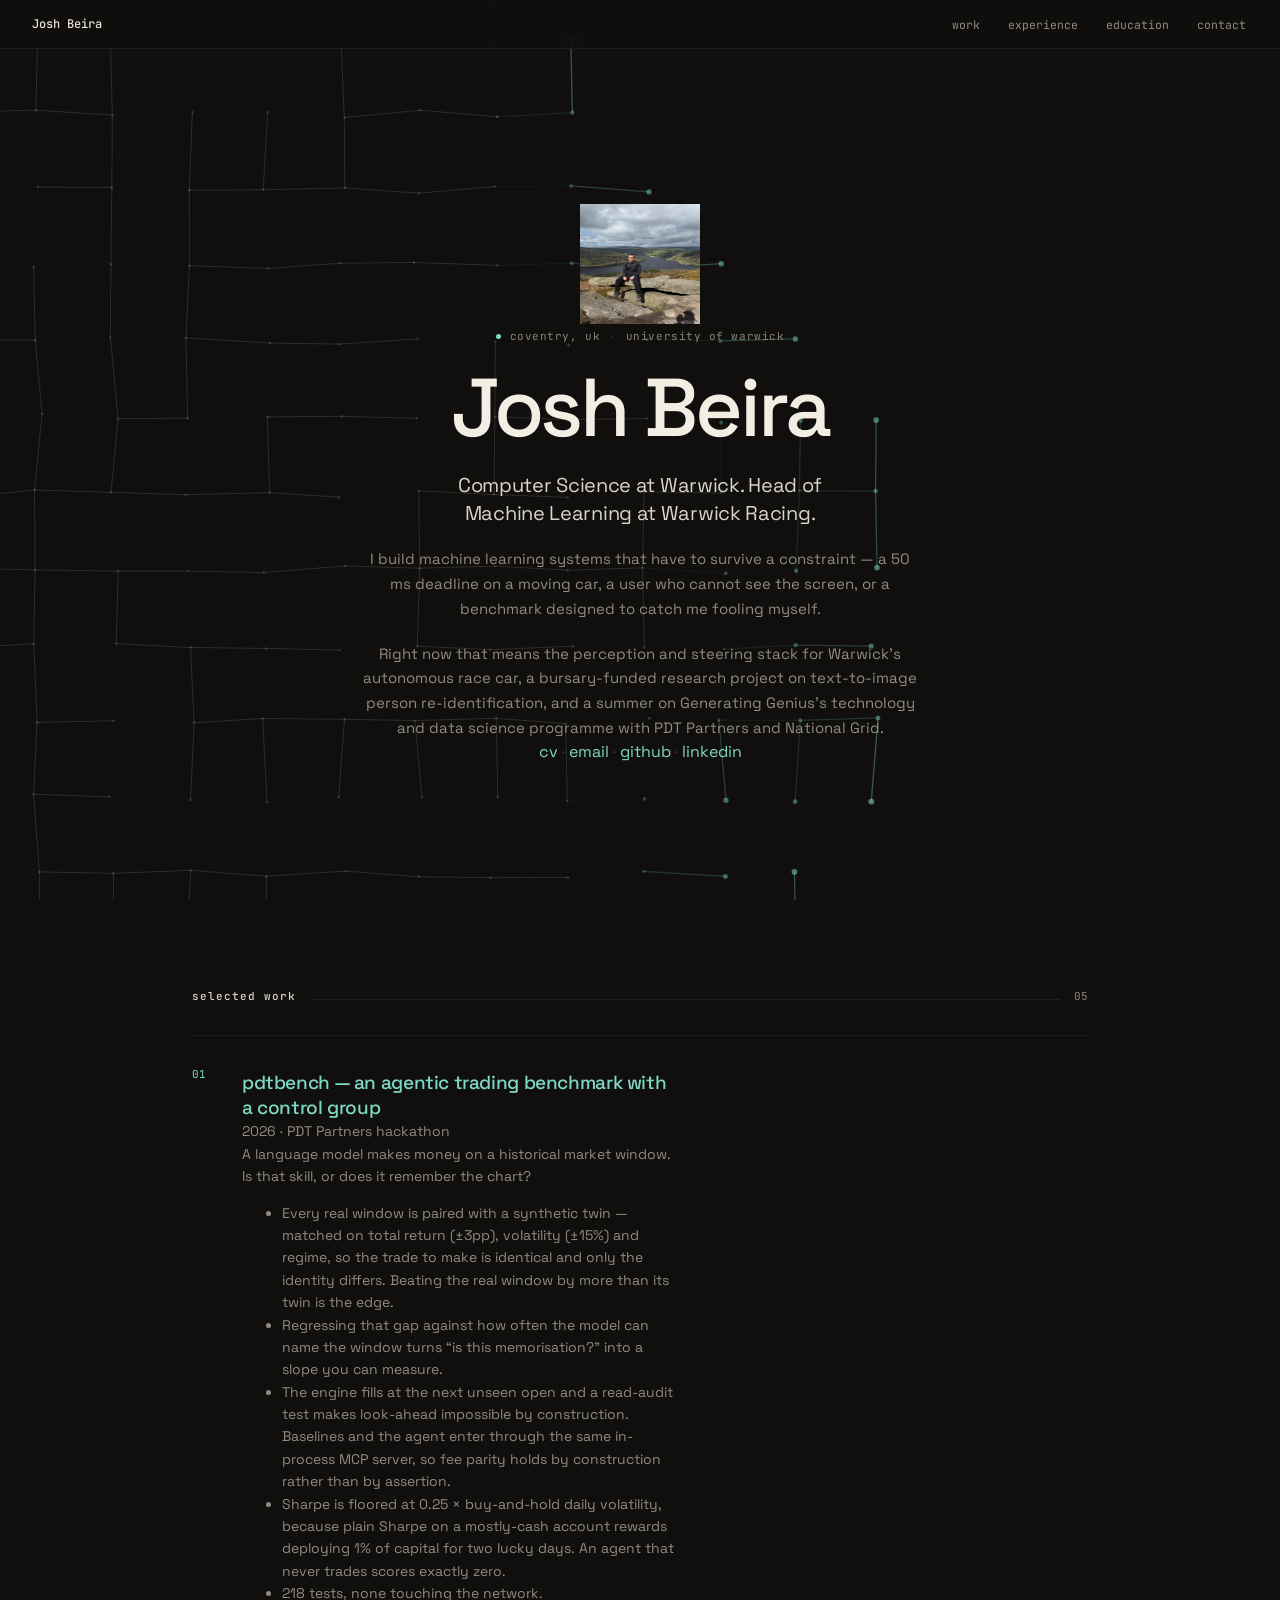
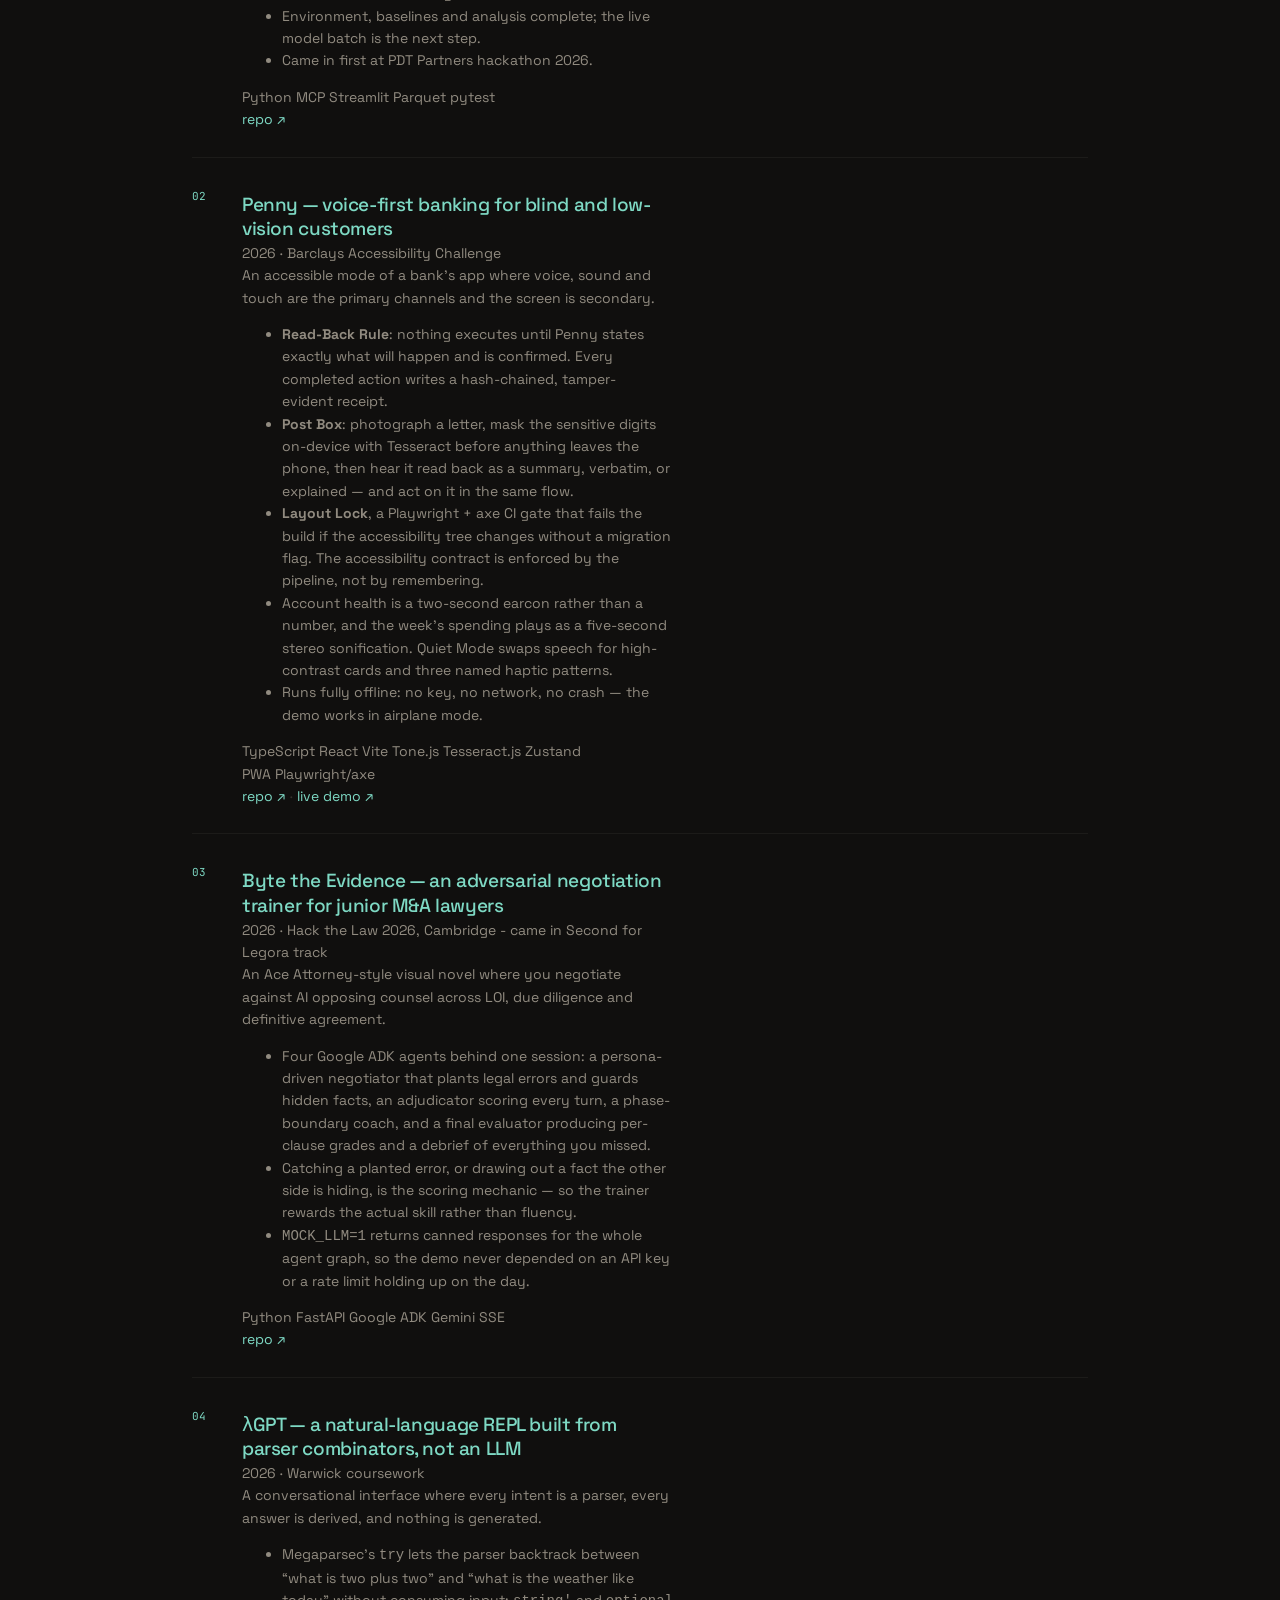
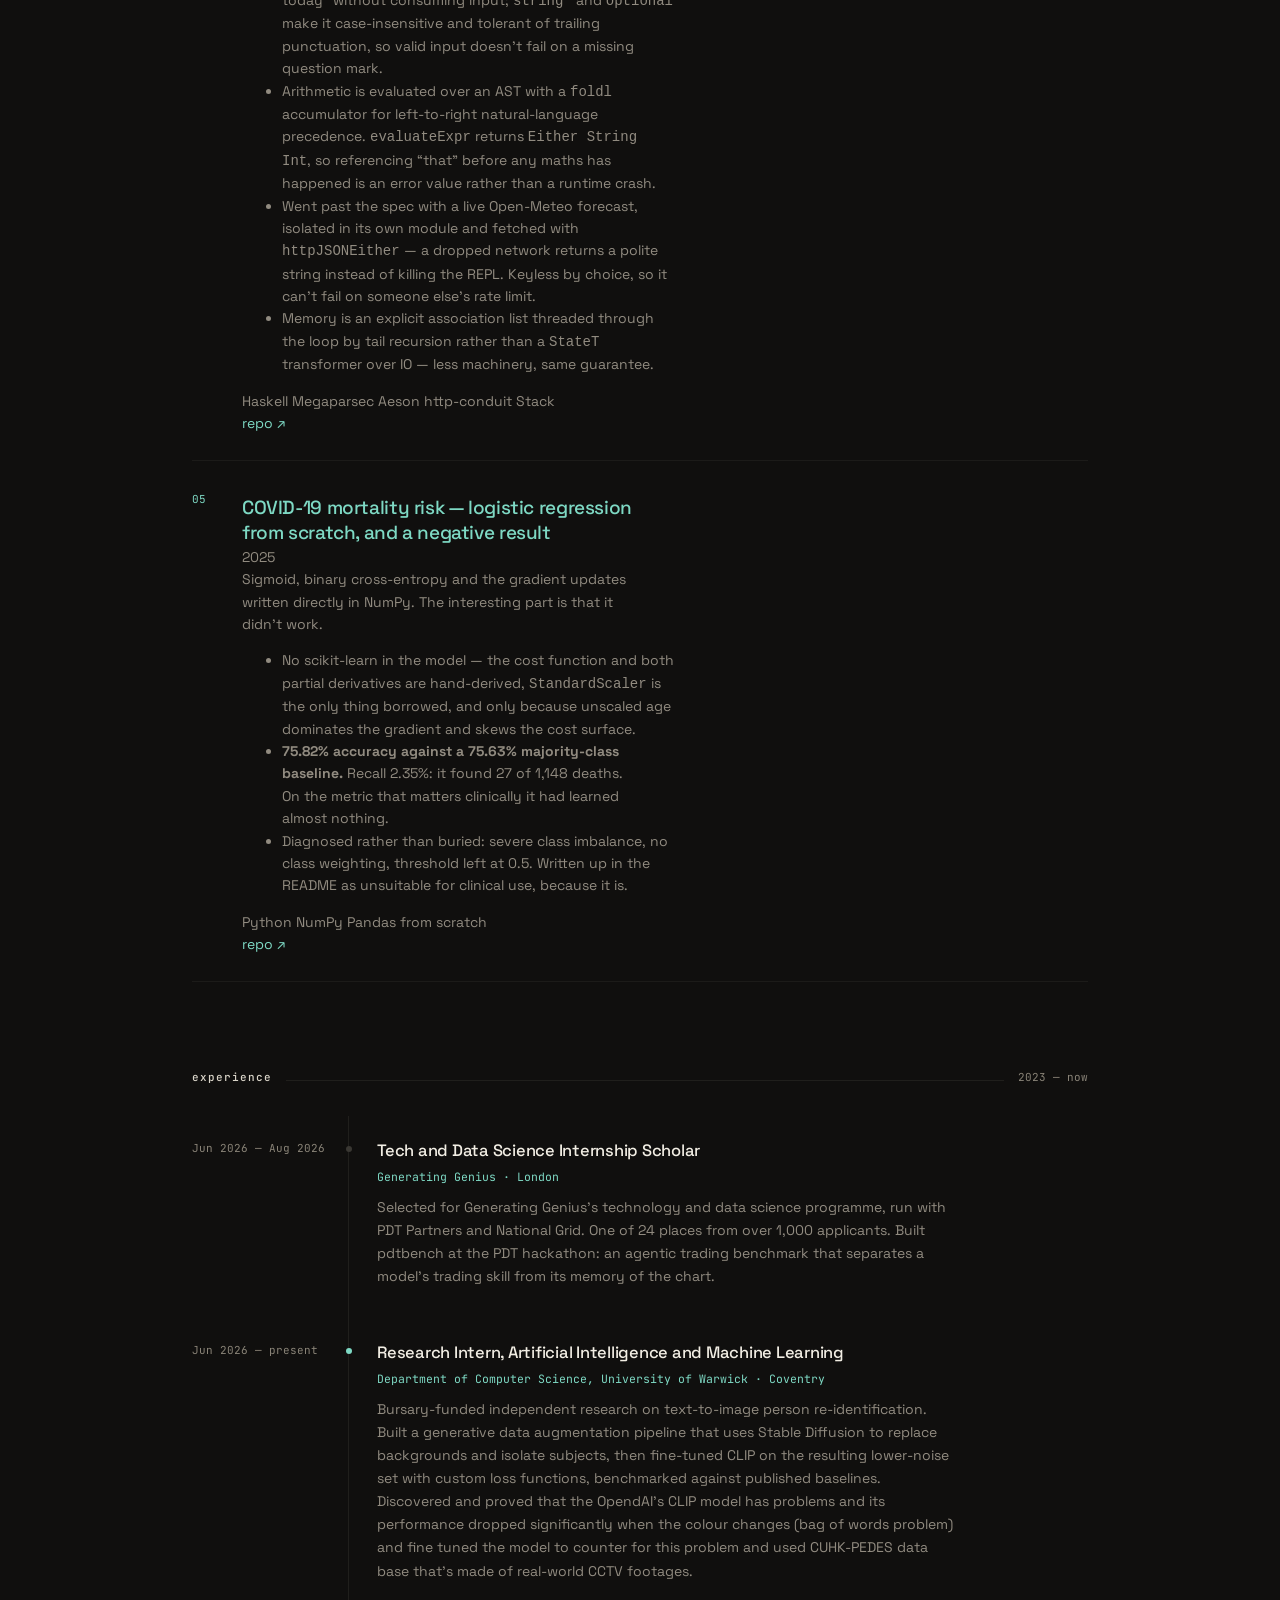
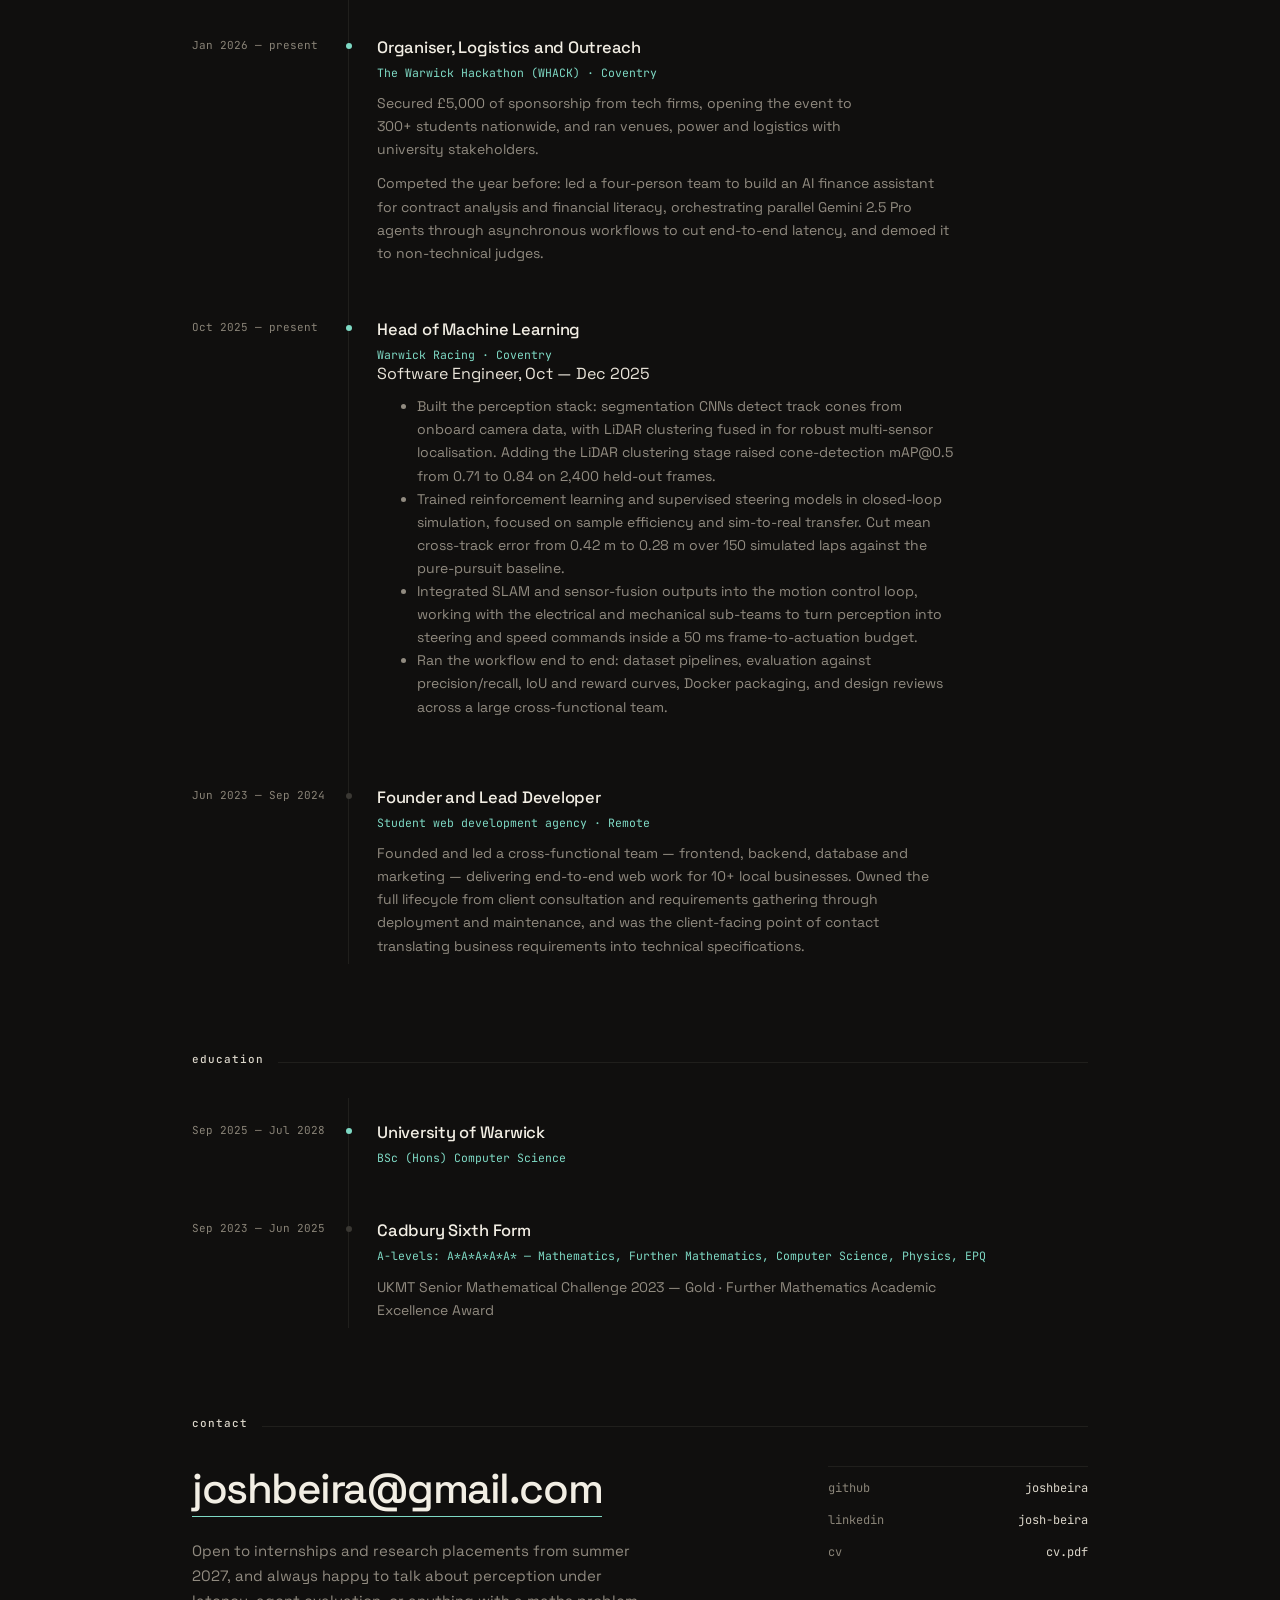
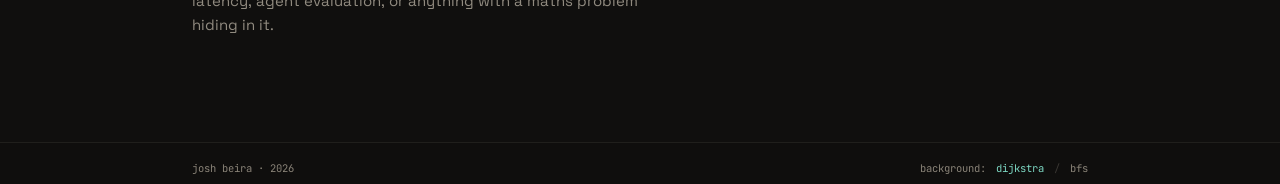
==== index.html @ e3e071b7 "Rewrite the page copy, head tags and work cards Head, hero, work, experience and contact copy replac" ====
<!DOCTYPE html>
<html lang="en">
<head>
<meta charset="utf-8">
<meta name="viewport" content="width=device-width, initial-scale=1">

<title>Josh Beira — machine learning and real-time systems</title>
<meta name="description" content="Josh Beira — second-year Computer Science student at the University of Warwick and Head of Machine Learning at Warwick Racing. Real-time perception, agentic benchmarks, and accessible interfaces.">
<meta name="theme-color" content="#100F0E">
<meta name="color-scheme" content="dark">

<link rel="canonical" href="https://joshbeira.com/">
<meta property="og:url" content="https://joshbeira.com/">
<meta property="og:type" content="website">
<meta property="og:title" content="Josh Beira — machine learning and real-time systems">
<meta property="og:description" content="Second-year CS at Warwick. Head of Machine Learning at Warwick Racing. Real-time perception, agentic benchmarks, and accessible interfaces.">
<meta property="og:site_name" content="Josh Beira">
<meta property="og:image" content="https://joshbeira.com/og.png">
<meta property="og:image:width" content="1200">
<meta property="og:image:height" content="630">
<meta name="twitter:card" content="summary_large_image">
<meta name="twitter:title" content="Josh Beira — machine learning and real-time systems">
<meta name="twitter:description" content="Second-year CS at Warwick. Head of Machine Learning at Warwick Racing. Real-time perception, agentic benchmarks, and accessible interfaces.">
<meta name="twitter:image" content="https://joshbeira.com/og.png">

<link rel="icon" href="favicon.svg" type="image/svg+xml">
<link rel="preconnect" href="https://fonts.googleapis.com">
<link rel="preconnect" href="https://fonts.gstatic.com" crossorigin>
<link href="https://fonts.googleapis.com/css2?family=Space+Grotesk:wght@400;500;600&family=JetBrains+Mono:wght@400;500&display=swap" rel="stylesheet">
<link rel="stylesheet" href="styles.css">
</head>
<body>

<a class="skip" href="#top">Skip to content</a>

<canvas id="bg" class="bg-canvas" aria-hidden="true"></canvas>

<div class="page">

  <header class="site-header">
    <a class="brand" href="#top">
      <span class="brand__name">Josh Beira</span>
    </a>
    <nav class="nav" aria-label="Sections">
      <a href="#work">work</a>
      <a href="#experience">experience</a>
      <a href="#education">education</a>
      <a href="#contact">contact</a>
    </nav>
  </header>

  <main id="top" class="wrap" tabindex="-1">

    <section class="hero">
      <div class="hero__inner">
        <img class="hero__photo" src="profile.jpg" width="120" height="120"
             alt="Josh Beira" decoding="async">
        <p class="hero__meta">
          <span class="hero__pulse" aria-hidden="true"></span>
          <span>coventry, uk</span>
          <span class="hero__sep" aria-hidden="true">·</span>
          <span>university of warwick</span>
        </p>
        <h1 class="hero__name">Josh Beira</h1>
        <p class="hero__lead">Computer Science at Warwick. Head of Machine Learning at Warwick Racing.</p>
        <p class="hero__body">I build machine learning systems that have to survive a constraint — a 50 ms deadline on a moving car, a user who cannot see the screen, or a benchmark designed to catch me fooling myself.</p>
        <p class="hero__body">Right now that means the perception and steering stack for Warwick’s autonomous race car, a bursary-funded research project on text-to-image person re-identification, and a summer on Generating Genius’s technology and data science programme with PDT Partners and National Grid.</p>
        <p class="hero__links">
          <a href="/cv.pdf">cv</a>
          <span class="hero__sep" aria-hidden="true">·</span>
          <a href="mailto:joshbeira@gmail.com">email</a>
          <span class="hero__sep" aria-hidden="true">·</span>
          <a href="https://github.com/joshbeira" rel="noopener" target="_blank">github</a>
          <span class="hero__sep" aria-hidden="true">·</span>
          <a href="https://linkedin.com/in/josh-beira" rel="noopener" target="_blank">linkedin</a>
        </p>
      </div>
    </section>

    <section id="work" class="section">
      <div class="section__head">
        <h2>selected work</h2>
        <span class="section__rule" aria-hidden="true"></span>
        <span class="section__count">05</span>
      </div>

      <article class="work-row">
        <span class="work-row__num" aria-hidden="true">01</span>
        <div class="work-row__body">
          <h3 class="work-row__title"><a href="https://github.com/joshbeira/Agentic-Trading-Benchmark-PDT-Hackathon-" rel="noopener" target="_blank">pdtbench — an agentic trading benchmark with a control group</a></h3>
          <p class="work-row__meta">2026 · PDT Partners hackathon</p>
          <p class="work-row__summary">A language model makes money on a historical market window. Is that skill, or does it remember the chart?</p>
          <ul class="work-row__bullets">
            <li>Every real window is paired with a synthetic twin — matched on total return (±3pp), volatility (±15%) and regime, so the trade to make is identical and only the identity differs. Beating the real window by more than its twin is the edge.</li>
            <li>Regressing that gap against how often the model can name the window turns “is this memorisation?” into a slope you can measure.</li>
            <li>The engine fills at the next unseen open and a read-audit test makes look-ahead impossible by construction. Baselines and the agent enter through the same in-process MCP server, so fee parity holds by construction rather than by assertion.</li>
            <li>Sharpe is floored at 0.25 × buy-and-hold daily volatility, because plain Sharpe on a mostly-cash account rewards deploying 1% of capital for two lucky days. An agent that never trades scores exactly zero.</li>
            <li>218 tests, none touching the network.</li>
            <li>Environment, baselines and analysis complete; the live model batch is the next step.</li>
            <li>Came in first at PDT Partners hackathon 2026.</li>
          </ul>
          <p class="work-row__tags">
            <span class="work-row__tag">Python</span>
            <span class="work-row__tag">MCP</span>
            <span class="work-row__tag">Streamlit</span>
            <span class="work-row__tag">Parquet</span>
            <span class="work-row__tag">pytest</span>
          </p>
          <p class="work-row__links">
            <a href="https://github.com/joshbeira/Agentic-Trading-Benchmark-PDT-Hackathon-" rel="noopener" target="_blank">repo ↗</a>
          </p>
        </div>
      </article>

      <article class="work-row">
        <span class="work-row__num" aria-hidden="true">02</span>
        <div class="work-row__body">
          <h3 class="work-row__title"><a href="https://github.com/joshbeira/Penny" rel="noopener" target="_blank">Penny — voice-first banking for blind and low-vision customers</a></h3>
          <p class="work-row__meta">2026 · Barclays Accessibility Challenge</p>
          <p class="work-row__summary">An accessible mode of a bank’s app where voice, sound and touch are the primary channels and the screen is secondary.</p>
          <ul class="work-row__bullets">
            <li><strong>Read-Back Rule</strong>: nothing executes until Penny states exactly what will happen and is confirmed. Every completed action writes a hash-chained, tamper-evident receipt.</li>
            <li><strong>Post Box</strong>: photograph a letter, mask the sensitive digits on-device with Tesseract before anything leaves the phone, then hear it read back as a summary, verbatim, or explained — and act on it in the same flow.</li>
            <li><strong>Layout Lock</strong>, a Playwright + axe CI gate that fails the build if the accessibility tree changes without a migration flag. The accessibility contract is enforced by the pipeline, not by remembering.</li>
            <li>Account health is a two-second earcon rather than a number, and the week’s spending plays as a five-second stereo sonification. Quiet Mode swaps speech for high-contrast cards and three named haptic patterns.</li>
            <li>Runs fully offline: no key, no network, no crash — the demo works in airplane mode.</li>
          </ul>
          <p class="work-row__tags">
            <span class="work-row__tag">TypeScript</span>
            <span class="work-row__tag">React</span>
            <span class="work-row__tag">Vite</span>
            <span class="work-row__tag">Tone.js</span>
            <span class="work-row__tag">Tesseract.js</span>
            <span class="work-row__tag">Zustand</span>
            <span class="work-row__tag">PWA</span>
            <span class="work-row__tag">Playwright/axe</span>
          </p>
          <p class="work-row__links">
            <a href="https://github.com/joshbeira/Penny" rel="noopener" target="_blank">repo ↗</a>
            <span class="hero__sep" aria-hidden="true">·</span>
            <a href="https://hey-penny.vercel.app" rel="noopener" target="_blank">live demo ↗</a>
          </p>
        </div>
      </article>

      <article class="work-row">
        <span class="work-row__num" aria-hidden="true">03</span>
        <div class="work-row__body">
          <h3 class="work-row__title"><a href="https://github.com/joshbeira/byte-the-evidence-sol2" rel="noopener" target="_blank">Byte the Evidence — an adversarial negotiation trainer for junior M&amp;A lawyers</a></h3>
          <p class="work-row__meta">2026 · Hack the Law 2026, Cambridge - came in Second for Legora track</p>
          <p class="work-row__summary">An Ace Attorney-style visual novel where you negotiate against AI opposing counsel across LOI, due diligence and definitive agreement.</p>
          <ul class="work-row__bullets">
            <li>Four Google ADK agents behind one session: a persona-driven negotiator that plants legal errors and guards hidden facts, an adjudicator scoring every turn, a phase-boundary coach, and a final evaluator producing per-clause grades and a debrief of everything you missed.</li>
            <li>Catching a planted error, or drawing out a fact the other side is hiding, is the scoring mechanic — so the trainer rewards the actual skill rather than fluency.</li>
            <li><code>MOCK_LLM=1</code> returns canned responses for the whole agent graph, so the demo never depended on an API key or a rate limit holding up on the day.</li>
          </ul>
          <p class="work-row__tags">
            <span class="work-row__tag">Python</span>
            <span class="work-row__tag">FastAPI</span>
            <span class="work-row__tag">Google ADK</span>
            <span class="work-row__tag">Gemini</span>
            <span class="work-row__tag">SSE</span>
          </p>
          <p class="work-row__links">
            <a href="https://github.com/joshbeira/byte-the-evidence-sol2" rel="noopener" target="_blank">repo ↗</a>
          </p>
        </div>
      </article>

      <article class="work-row">
        <span class="work-row__num" aria-hidden="true">04</span>
        <div class="work-row__body">
          <h3 class="work-row__title"><a href="https://github.com/joshbeira/LambdaGPT" rel="noopener" target="_blank">λGPT — a natural-language REPL built from parser combinators, not an LLM</a></h3>
          <p class="work-row__meta">2026 · Warwick coursework</p>
          <p class="work-row__summary">A conversational interface where every intent is a parser, every answer is derived, and nothing is generated.</p>
          <ul class="work-row__bullets">
            <li>Megaparsec’s <code>try</code> lets the parser backtrack between “what is two plus two” and “what is the weather like today” without consuming input; <code>string'</code> and <code>optional</code> make it case-insensitive and tolerant of trailing punctuation, so valid input doesn’t fail on a missing question mark.</li>
            <li>Arithmetic is evaluated over an AST with a <code>foldl</code> accumulator for left-to-right natural-language precedence. <code>evaluateExpr</code> returns <code>Either String Int</code>, so referencing “that” before any maths has happened is an error value rather than a runtime crash.</li>
            <li>Went past the spec with a live Open-Meteo forecast, isolated in its own module and fetched with <code>httpJSONEither</code> — a dropped network returns a polite string instead of killing the REPL. Keyless by choice, so it can’t fail on someone else’s rate limit.</li>
            <li>Memory is an explicit association list threaded through the loop by tail recursion rather than a <code>StateT</code> transformer over IO — less machinery, same guarantee.</li>
          </ul>
          <p class="work-row__tags">
            <span class="work-row__tag">Haskell</span>
            <span class="work-row__tag">Megaparsec</span>
            <span class="work-row__tag">Aeson</span>
            <span class="work-row__tag">http-conduit</span>
            <span class="work-row__tag">Stack</span>
          </p>
          <p class="work-row__links">
            <a href="https://github.com/joshbeira/LambdaGPT" rel="noopener" target="_blank">repo ↗</a>
          </p>
        </div>
      </article>

      <article class="work-row">
        <span class="work-row__num" aria-hidden="true">05</span>
        <div class="work-row__body">
          <h3 class="work-row__title"><a href="https://github.com/joshbeira/COVID-Mortality-Risk-Model" rel="noopener" target="_blank">COVID-19 mortality risk — logistic regression from scratch, and a negative result</a></h3>
          <p class="work-row__meta">2025</p>
          <p class="work-row__summary">Sigmoid, binary cross-entropy and the gradient updates written directly in NumPy. The interesting part is that it didn’t work.</p>
          <ul class="work-row__bullets">
            <li>No scikit-learn in the model — the cost function and both partial derivatives are hand-derived, <code>StandardScaler</code> is the only thing borrowed, and only because unscaled age dominates the gradient and skews the cost surface.</li>
            <li><strong>75.82% accuracy against a 75.63% majority-class baseline.</strong> Recall 2.35%: it found 27 of 1,148 deaths. On the metric that matters clinically it had learned almost nothing.</li>
            <li>Diagnosed rather than buried: severe class imbalance, no class weighting, threshold left at 0.5. Written up in the README as unsuitable for clinical use, because it is.</li>
          </ul>
          <p class="work-row__tags">
            <span class="work-row__tag">Python</span>
            <span class="work-row__tag">NumPy</span>
            <span class="work-row__tag">Pandas</span>
            <span class="work-row__tag">from scratch</span>
          </p>
          <p class="work-row__links">
            <a href="https://github.com/joshbeira/COVID-Mortality-Risk-Model" rel="noopener" target="_blank">repo ↗</a>
          </p>
        </div>
      </article>

      <div class="list-end" aria-hidden="true"></div>
    </section>

    <section id="experience" class="section">
      <div class="section__head">
        <h2>experience</h2>
        <span class="section__rule" aria-hidden="true"></span>
        <span class="section__count">2023 — now</span>
      </div>

      <div class="timeline">

        <article class="tl-item">
          <p class="tl-when"><time datetime="2026-06">Jun 2026</time> — <time datetime="2026-08">Aug 2026</time></p>
          <div class="tl-body">
            <span class="tl-dot tl-dot--dim" aria-hidden="true"></span>
            <h3 class="tl-role">Tech and Data Science Internship Scholar</h3>
            <p class="tl-org">Generating Genius · London</p>
            <p class="tl-note">Selected for Generating Genius’s technology and data science programme, run with PDT Partners and National Grid. One of 24 places from over 1,000 applicants. Built pdtbench at the PDT hackathon: an agentic trading benchmark that separates a model’s trading skill from its memory of the chart.</p>
          </div>
        </article>

        <article class="tl-item">
          <p class="tl-when"><time datetime="2026-06">Jun 2026</time> — present</p>
          <div class="tl-body">
            <span class="tl-dot" aria-hidden="true"></span>
            <h3 class="tl-role">Research Intern, Artificial Intelligence and Machine Learning</h3>
            <p class="tl-org">Department of Computer Science, University of Warwick · Coventry</p>
            <p class="tl-note">Bursary-funded independent research on text-to-image person re-identification. Built a generative data augmentation pipeline that uses Stable Diffusion to replace backgrounds and isolate subjects, then fine-tuned CLIP on the resulting lower-noise set with custom loss functions, benchmarked against published baselines. Discovered and proved that the OpendAI’s CLIP model has problems and its performance dropped significantly when the colour changes (bag of words problem) and fine tuned the model to counter for this problem and used CUHK-PEDES data base that’s made of real-world CCTV footages.</p>
          </div>
        </article>

        <article class="tl-item">
          <p class="tl-when"><time datetime="2026-01">Jan 2026</time> — present</p>
          <div class="tl-body">
            <span class="tl-dot" aria-hidden="true"></span>
            <h3 class="tl-role">Organiser, Logistics and Outreach</h3>
            <p class="tl-org">The Warwick Hackathon (WHACK) · Coventry</p>
            <p class="tl-note">Secured £5,000 of sponsorship from tech firms, opening the event to 300+ students nationwide, and ran venues, power and logistics with university stakeholders.</p>
            <p class="tl-note">Competed the year before: led a four-person team to build an AI finance assistant for contract analysis and financial literacy, orchestrating parallel Gemini 2.5 Pro agents through asynchronous workflows to cut end-to-end latency, and demoed it to non-technical judges.</p>
          </div>
        </article>

        <article class="tl-item">
          <p class="tl-when"><time datetime="2025-10">Oct 2025</time> — present</p>
          <div class="tl-body">
            <span class="tl-dot" aria-hidden="true"></span>
            <h3 class="tl-role">Head of Machine Learning</h3>
            <p class="tl-org">Warwick Racing · Coventry</p>
            <p class="tl-item__prior">Software Engineer, <time datetime="2025-10">Oct</time> — <time datetime="2025-12">Dec 2025</time></p>
            <ul class="tl-note work-row__bullets">
              <li>Built the perception stack: segmentation CNNs detect track cones from onboard camera data, with LiDAR clustering fused in for robust multi-sensor localisation. Adding the LiDAR clustering stage raised cone-detection mAP@0.5 from 0.71 to 0.84 on 2,400 held-out frames.</li>
              <li>Trained reinforcement learning and supervised steering models in closed-loop simulation, focused on sample efficiency and sim-to-real transfer. Cut mean cross-track error from 0.42 m to 0.28 m over 150 simulated laps against the pure-pursuit baseline.</li>
              <li>Integrated SLAM and sensor-fusion outputs into the motion control loop, working with the electrical and mechanical sub-teams to turn perception into steering and speed commands inside a 50 ms frame-to-actuation budget.</li>
              <li>Ran the workflow end to end: dataset pipelines, evaluation against precision/recall, IoU and reward curves, Docker packaging, and design reviews across a large cross-functional team.</li>
            </ul>
          </div>
        </article>

        <article class="tl-item">
          <p class="tl-when"><time datetime="2023-06">Jun 2023</time> — <time datetime="2024-09">Sep 2024</time></p>
          <div class="tl-body">
            <span class="tl-dot tl-dot--dim" aria-hidden="true"></span>
            <h3 class="tl-role">Founder and Lead Developer</h3>
            <p class="tl-org">Student web development agency · Remote</p>
            <p class="tl-note">Founded and led a cross-functional team — frontend, backend, database and marketing — delivering end-to-end web work for 10+ local businesses. Owned the full lifecycle from client consultation and requirements gathering through deployment and maintenance, and was the client-facing point of contact translating business requirements into technical specifications.</p>
          </div>
        </article>

      </div>
    </section>

    <section id="education" class="section">
      <div class="section__head">
        <h2>education</h2>
        <span class="section__rule" aria-hidden="true"></span>
      </div>

      <div class="timeline">

        <article class="tl-item">
          <p class="tl-when"><time datetime="2025-09">Sep 2025</time> — <time datetime="2028-07">Jul 2028</time></p>
          <div class="tl-body">
            <span class="tl-dot" aria-hidden="true"></span>
            <h3 class="tl-role">University of Warwick</h3>
            <p class="tl-org">BSc (Hons) Computer Science</p>
            <!-- TODO(josh): first-year result at Warwick. Add it here only if it is a First, as "First class, year one". If it is not a First, leave this out permanently and delete this TODO. -->
          </div>
        </article>

        <article class="tl-item">
          <p class="tl-when"><time datetime="2023-09">Sep 2023</time> — <time datetime="2025-06">Jun 2025</time></p>
          <div class="tl-body">
            <span class="tl-dot tl-dot--dim" aria-hidden="true"></span>
            <h3 class="tl-role">Cadbury Sixth Form</h3>
            <p class="tl-org">A-levels: A*A*A*A*A* — Mathematics, Further Mathematics, Computer Science, Physics, EPQ</p>
            <p class="tl-note">UKMT Senior Mathematical Challenge 2023 — Gold · Further Mathematics Academic Excellence Award</p>
          </div>
        </article>

      </div>
    </section>

    <section id="contact" class="section section--contact">
      <div class="section__head section__head--wide">
        <h2>contact</h2>
        <span class="section__rule" aria-hidden="true"></span>
      </div>
      <div class="contact-grid">
        <div class="contact-main">
          <a class="contact-email" href="mailto:joshbeira@gmail.com">joshbeira@gmail.com</a>
          <p class="contact-note">Open to internships and research placements from summer 2027, and always happy to talk about perception under latency, agent evaluation, or anything with a maths problem hiding in it.</p>
        </div>
        <div class="contact-links">
          <span class="contact-links__rule" aria-hidden="true"></span>
          <a href="https://github.com/joshbeira" rel="me noopener" target="_blank"><span class="contact-links__key">github</span><span>joshbeira</span></a>
          <a href="https://linkedin.com/in/josh-beira" rel="me noopener" target="_blank"><span class="contact-links__key">linkedin</span><span>josh-beira</span></a>
          <a href="/cv.pdf"><span class="contact-links__key">cv</span><span>cv.pdf</span></a>
        </div>
      </div>
    </section>

  </main>

  <footer class="site-footer">
    <div class="site-footer__inner">
      <span>josh beira · 2026</span>
      <span class="bg-toggle" role="group" aria-label="Background animation">
        <span class="bg-toggle__label">background:</span>
        <button type="button" class="bg-btn is-on" data-bg-mode="lattice" aria-pressed="true">dijkstra</button>
        <span class="bg-toggle__sep" aria-hidden="true">/</span>
        <button type="button" class="bg-btn" data-bg-mode="wavefront" aria-pressed="false">bfs</button>
      </span>
    </div>
  </footer>

</div>

<script src="scripts/background.js" defer></script>
</body>
</html>
---- styles.css ----
/* ==========================================================================
   Josh Beira — portfolio
   Ported from the Claude Design canvas "Josh Beira - Portfolio v2.dc.html".
   Every value here is taken from that design; the only additions are the
   focus, skip-link and scroll-margin rules the canvas format had no slot for.
   ========================================================================== */

:root {
  /* ground + rules */
  --bg:          #100F0E;
  --bg-elev:     #171615;
  --rule-soft:   #1C1B19;
  --rule:        #201F1C;
  --border:      #2C2A26;
  --sep:         #35322D;
  --dot-dim:     #3A3833;

  /* ink */
  /* The design's #7A756B measured 4.18:1 on the ground — under the 4.5:1 AA
     floor for the small mono meta text this drives. Nudged to 5.16:1. */
  --faint:       #8A8478;
  --muted:       #918B80;
  --ink-dim:     #DAD5C9;
  --ink:         #E9E4D9;
  --ink-bright:  #F2EEE4;

  --accent:      #7ED9C4;

  --sans: 'Space Grotesk', system-ui, sans-serif;
  --mono: 'JetBrains Mono', ui-monospace, SFMono-Regular, Menlo, monospace;

  --gutter: clamp(20px, 5vw, 32px);
  --measure: 960px;
  --header-h: 48px;
}

* { box-sizing: border-box; }

html { scroll-behavior: smooth; }

body {
  margin: 0;
  padding: 0;
  min-height: 100vh;
  overflow-x: hidden;
  background: var(--bg);
  color: var(--ink);
  font-family: var(--sans);
  -webkit-font-smoothing: antialiased;
}

a { color: var(--accent); text-decoration: none; }
a:hover { color: var(--ink); }

h1, h2, h3, p { margin: 0; }

::selection { background: var(--accent); color: var(--bg); }
::-webkit-scrollbar { width: 10px; }
::-webkit-scrollbar-track { background: var(--bg); }
::-webkit-scrollbar-thumb { background: var(--border); }

/* --- focus + skip link (not in the design; the design defines no focus state) */

:focus-visible {
  outline: 2px solid var(--accent);
  outline-offset: 3px;
  border-radius: 2px;
}
main:focus { outline: none; }

.skip {
  position: absolute;
  left: 12px;
  top: -64px;
  z-index: 100;
  padding: 10px 14px;
  background: var(--bg-elev);
  border: 1px solid var(--border);
  color: var(--ink);
  font-family: var(--mono);
  font-size: 12px;
  transition: top 140ms ease;
}
.skip:focus { top: 12px; }

/* --- stage ---------------------------------------------------------------- */

.bg-canvas {
  position: fixed;
  inset: 0;
  width: 100%;
  height: 100%;
  z-index: 0;
  pointer-events: none;
}

.page { position: relative; z-index: 1; }

.wrap {
  max-width: var(--measure);
  margin: 0 auto;
  padding: 0 var(--gutter);
}

/* --- header --------------------------------------------------------------- */

.site-header {
  position: sticky;
  top: 0;
  z-index: 10;
  display: flex;
  flex-wrap: wrap;
  align-items: center;
  justify-content: space-between;
  gap: 0 20px;
  padding: 2px var(--gutter);
  background: rgba(16, 15, 14, 0.78);
  -webkit-backdrop-filter: blur(12px);
  backdrop-filter: blur(12px);
  border-bottom: 1px solid var(--rule);
}

.brand {
  display: flex;
  align-items: baseline;
  gap: 9px;
  padding: 14px 0;
  color: var(--ink);
}
.brand__name { font-family: var(--mono); font-size: 12px; font-weight: 500; }

.nav {
  display: flex;
  flex-wrap: wrap;
  align-items: center;
  gap: 8px clamp(14px, 3.4vw, 24px);
  font-family: var(--mono);
  font-size: 11.5px;
}
.nav a { padding: 14px 2px; color: var(--muted); }
.nav a:hover { color: var(--ink); }

/* --- hero ----------------------------------------------------------------- */

.hero {
  min-height: calc(100svh - var(--header-h));
  padding: clamp(56px, 11vw, 96px) 0 clamp(48px, 9vw, 80px);
  display: flex;
  flex-direction: column;
  justify-content: center;
  align-items: center;
  text-align: center;
}

.hero__inner { width: 100%; max-width: 660px; }

.hero__meta {
  display: flex;
  flex-wrap: wrap;
  justify-content: center;
  align-items: center;
  gap: 9px;
  font-family: var(--mono);
  font-size: 11px;
  letter-spacing: 0.05em;
  color: var(--faint);
  margin-bottom: 26px;
}
.hero__pulse { width: 5px; height: 5px; border-radius: 50%; background: var(--accent); }
.hero__sep { color: var(--sep); }

.hero__name {
  font-size: clamp(40px, 10.5vw, 82px);
  line-height: 0.95;
  letter-spacing: -0.04em;
  font-weight: 500;
  color: var(--ink-bright);
}

.hero__lead {
  margin: 24px auto 0;
  max-width: 34ch;
  font-size: clamp(17px, 4.6vw, 20px);
  line-height: 1.4;
  letter-spacing: -0.015em;
  color: var(--ink-dim);
  text-wrap: pretty;
}

.hero__body {
  margin: 20px auto 0;
  max-width: 56ch;
  font-size: 15px;
  line-height: 1.65;
  color: var(--muted);
  text-wrap: pretty;
}

/* --- section scaffolding -------------------------------------------------- */

.section { padding: clamp(60px, 10vw, 88px) 0 0; }
.section--contact { padding-bottom: clamp(72px, 12vw, 104px); }

section[id] { scroll-margin-top: calc(var(--header-h) + 16px); }

.section__head {
  display: flex;
  align-items: baseline;
  gap: 14px;
  margin-bottom: 32px;
}
.section__head--wide { margin-bottom: 36px; }

.section__head h2 {
  font-family: var(--mono);
  font-size: 11px;
  font-weight: 500;
  letter-spacing: 0.09em;
  color: var(--ink-dim);
}
.section__rule { flex: 1; height: 1px; background: var(--rule); }
.section__count { font-family: var(--mono); font-size: 11px; color: var(--faint); }

.list-end { border-top: 1px solid var(--rule-soft); }

/* --- projects ------------------------------------------------------------- */

.work-row {
  display: flex;
  flex-wrap: wrap;
  gap: 16px 28px;
  align-items: flex-start;
  padding: 26px 12px 26px 0;
  border-top: 1px solid var(--rule-soft);
  color: var(--ink);
  transition: background 160ms ease, padding 160ms ease;
}
.work-row:hover { background: var(--bg-elev); padding-left: 12px; }

.work-row__num {
  flex: 0 0 22px;
  font-family: var(--mono);
  font-size: 11px;
  color: var(--accent);
  padding-top: 5px;
}

.work-row__main { flex: 1 1 260px; min-width: 0; }

.work-row__title {
  font-size: clamp(17px, 4.4vw, 19px);
  letter-spacing: -0.02em;
  line-height: 1.3;
  font-weight: 500;
  color: var(--ink-bright);
  text-wrap: pretty;
}

.work-row__body {
  margin-top: 9px;
  max-width: 48ch;
  font-size: 14px;
  line-height: 1.6;
  color: var(--muted);
  text-wrap: pretty;
}

.tags {
  flex: 0 1 190px;
  display: flex;
  flex-wrap: wrap;
  align-content: flex-start;
  gap: 5px;
  padding-top: 4px;
}

.tag {
  font-family: var(--mono);
  font-size: 10px;
  color: var(--muted);
  border: 1px solid var(--border);
  border-radius: 2px;
  padding: 3px 6px;
  background: var(--bg-elev);
}

.work-row__when {
  flex: 0 0 auto;
  margin-left: auto;
  font-family: var(--mono);
  font-size: 11px;
  color: var(--faint);
  text-align: right;
  padding-top: 5px;
}

/* --- experience timeline -------------------------------------------------- */

.tl-item { display: flex; flex-wrap: wrap; align-items: flex-start; }

.tl-when {
  flex: 0 1 156px;
  min-width: 140px;
  font-family: var(--mono);
  font-size: 11px;
  line-height: 1.5;
  color: var(--faint);
  padding: 24px 20px 4px 0;
}

.tl-body {
  flex: 1 1 300px;
  min-width: 0;
  padding: 24px 0 30px clamp(18px, 3vw, 28px);
  border-left: 1px solid var(--rule);
  position: relative;
}
.tl-item:last-child .tl-body { padding-bottom: 6px; }

.tl-dot {
  position: absolute;
  left: -3.5px;
  top: 30px;
  width: 6px;
  height: 6px;
  border-radius: 50%;
  background: var(--accent);
}
.tl-dot--dim { background: var(--dot-dim); }

.tl-role {
  font-size: clamp(15.5px, 4.2vw, 16.5px);
  letter-spacing: -0.015em;
  font-weight: 500;
  line-height: 1.35;
  color: var(--ink-bright);
  text-wrap: pretty;
}

.tl-org {
  margin-top: 5px;
  font-family: var(--mono);
  font-size: 11.5px;
  line-height: 1.5;
  color: var(--accent);
}

.tl-note {
  margin-top: 11px;
  max-width: 64ch;
  font-size: 14px;
  line-height: 1.65;
  color: var(--muted);
  text-wrap: pretty;
}

/* --- writing -------------------------------------------------------------- */

.post-row {
  display: flex;
  flex-wrap: wrap;
  gap: 8px 28px;
  align-items: baseline;
  padding: 20px 12px 20px 0;
  border-top: 1px solid var(--rule-soft);
  color: var(--ink);
  transition: background 160ms ease, padding 160ms ease;
}
.post-row:hover { background: var(--bg-elev); padding-left: 12px; }

.post-row__title {
  flex: 1 1 260px;
  min-width: 0;
  font-size: clamp(15px, 4.2vw, 15.5px);
  letter-spacing: -0.015em;
  line-height: 1.4;
  font-weight: 500;
  color: var(--ink-bright);
  text-wrap: pretty;
}
.post-row__kind { flex: 0 0 auto; font-family: var(--mono); font-size: 11px; color: var(--muted); }
.post-row__when {
  flex: 0 0 auto;
  margin-left: auto;
  font-family: var(--mono);
  font-size: 11px;
  color: var(--faint);
  text-align: right;
}

/* --- contact -------------------------------------------------------------- */

.contact-grid {
  display: flex;
  flex-wrap: wrap;
  gap: clamp(32px, 6vw, 40px) 64px;
  align-items: flex-start;
}

.contact-main { flex: 1 1 340px; min-width: 0; }

.contact-email {
  display: inline-block;
  max-width: 100%;
  word-break: break-word;
  font-size: clamp(21px, 6.2vw, 42px);
  letter-spacing: -0.035em;
  font-weight: 500;
  line-height: 1.1;
  color: var(--ink-bright);
  border-bottom: 1px solid var(--accent);
  padding-bottom: 4px;
}
.contact-email:hover { color: var(--accent); }

.contact-note {
  margin-top: 22px;
  max-width: 46ch;
  font-size: 15px;
  line-height: 1.65;
  color: var(--muted);
  text-wrap: pretty;
}

.contact-links {
  flex: 0 1 260px;
  min-width: 200px;
  display: flex;
  flex-direction: column;
  font-family: var(--mono);
  font-size: 12px;
}
.contact-links__rule { height: 1px; background: var(--rule); margin-bottom: 5px; }
.contact-links a {
  display: flex;
  justify-content: space-between;
  padding: 8px 0;
  color: var(--ink-dim);
}
.contact-links a:hover { color: var(--accent); }
.contact-links__key { color: var(--faint); }

/* --- footer --------------------------------------------------------------- */

.site-footer {
  border-top: 1px solid var(--rule);
  background: rgba(16, 15, 14, 0.72);
}

.site-footer__inner {
  max-width: var(--measure);
  margin: 0 auto;
  padding: 18px var(--gutter);
  display: flex;
  flex-wrap: wrap;
  justify-content: space-between;
  align-items: center;
  gap: 10px 20px;
  font-family: var(--mono);
  font-size: 10.5px;
  color: var(--faint);
}

.bg-toggle { display: flex; align-items: center; gap: 10px; }
.bg-toggle__sep { color: var(--dot-dim); }

.bg-btn {
  font-family: var(--mono);
  font-size: 10.5px;
  line-height: 1;
  padding: 15px 8px;
  margin: -15px -8px;
  border: 0;
  background: transparent;
  cursor: pointer;
  color: var(--faint);
}
.bg-btn.is-on { color: var(--accent); }

/* --- motion --------------------------------------------------------------- */

@media (prefers-reduced-motion: reduce) {
  html { scroll-behavior: auto; }
  .skip,
  .work-row,
  .post-row { transition: none; }
}
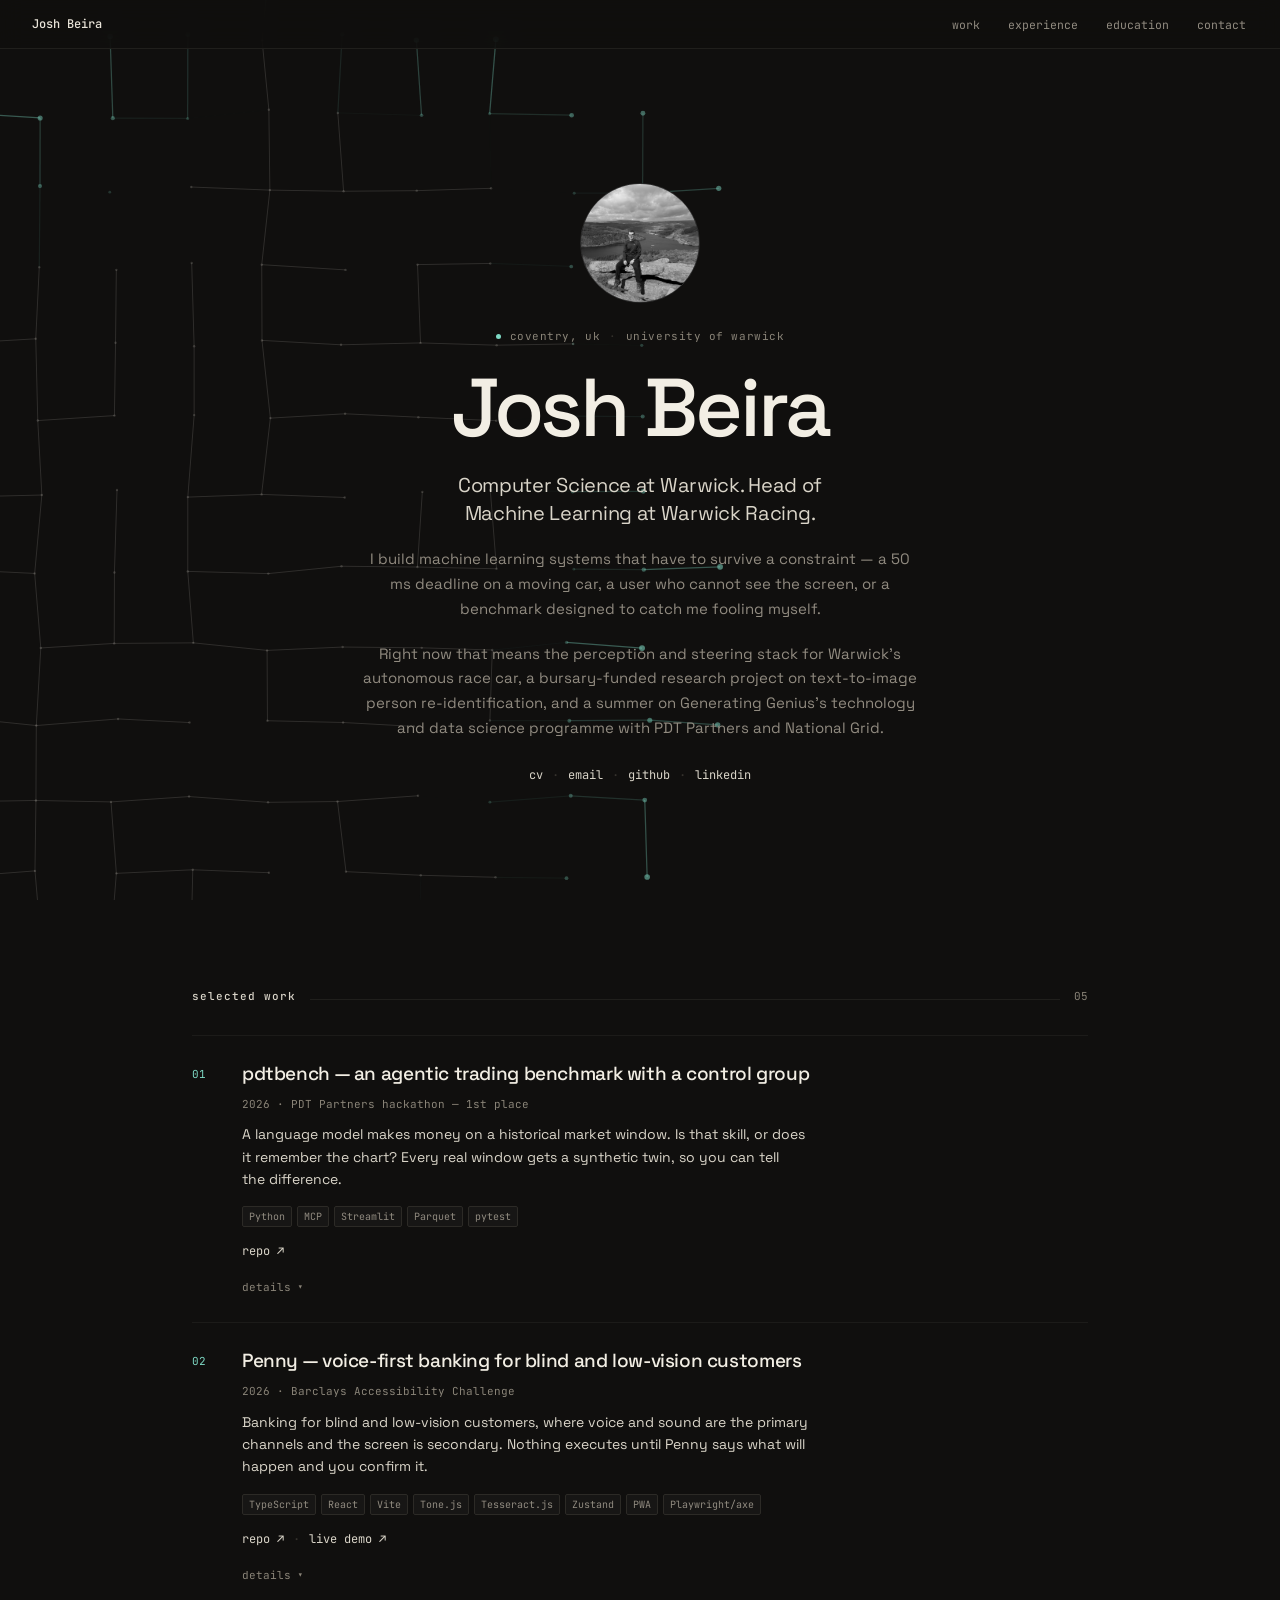
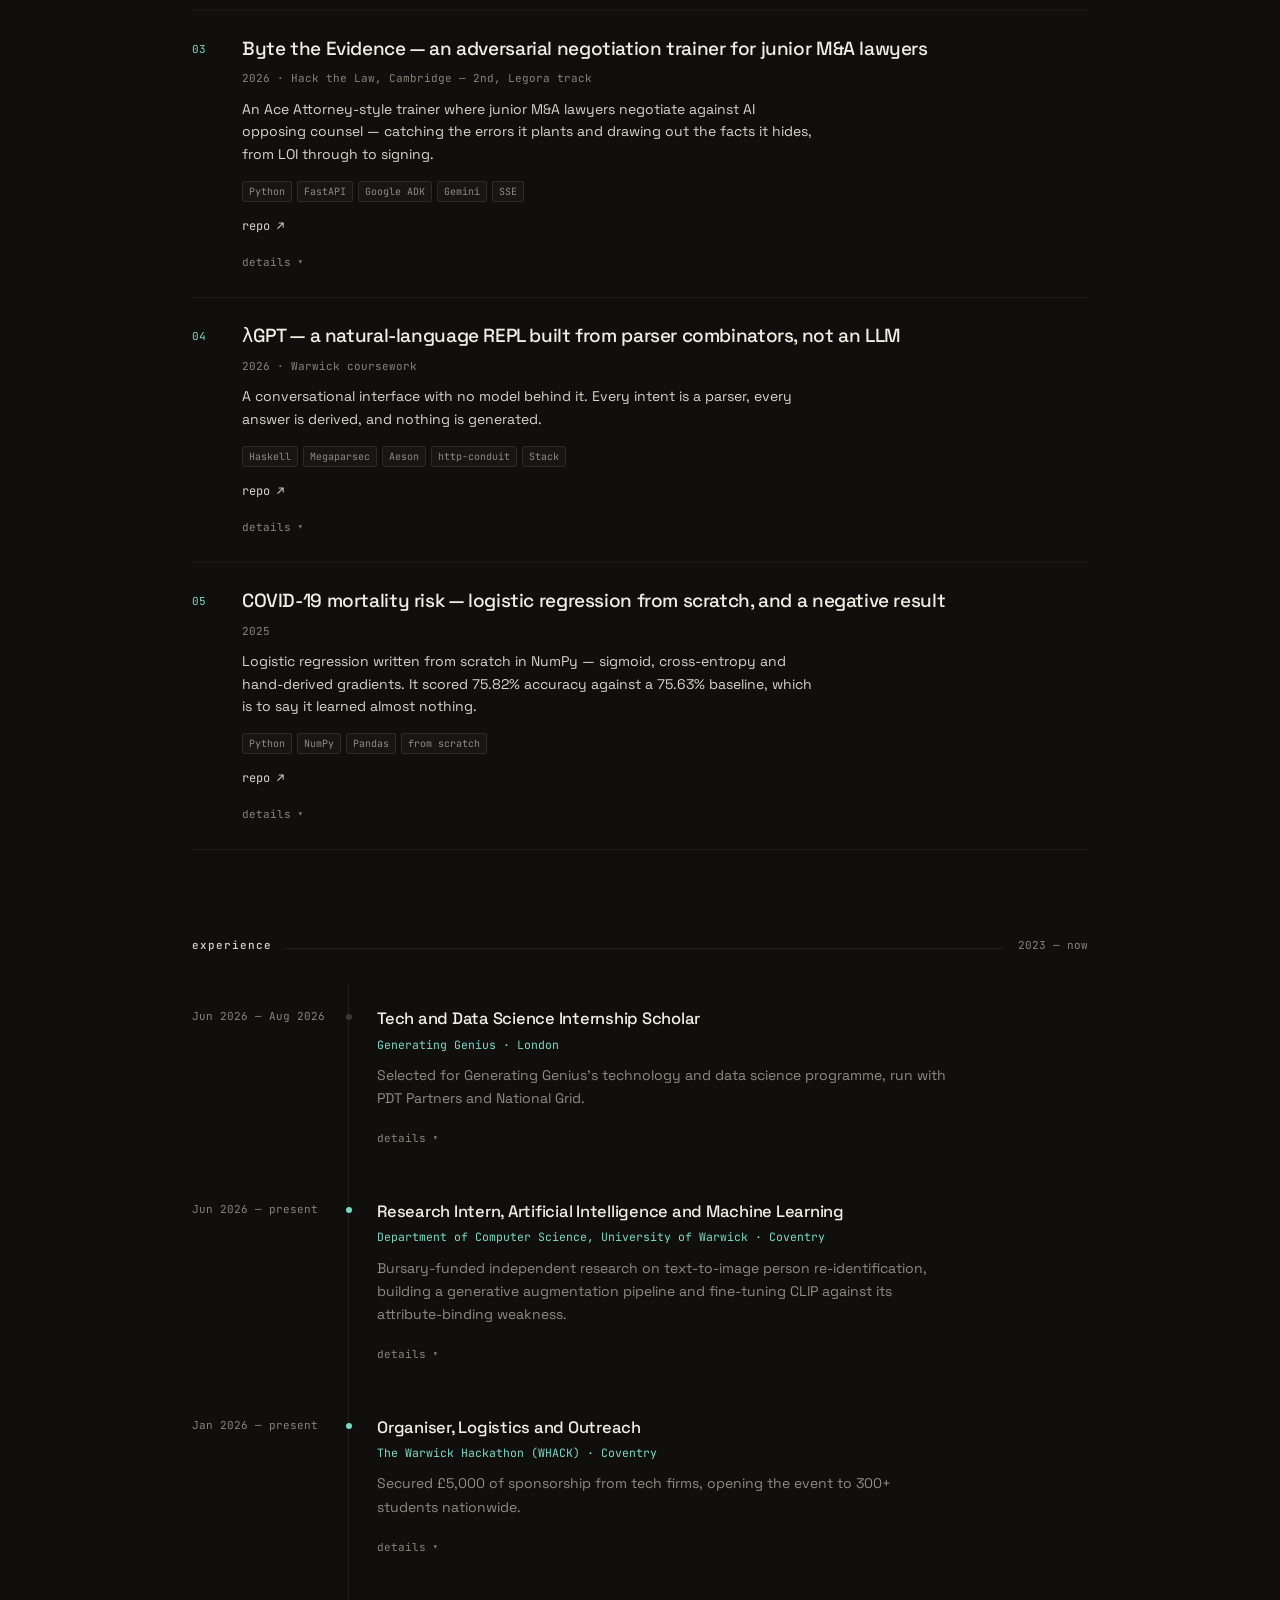
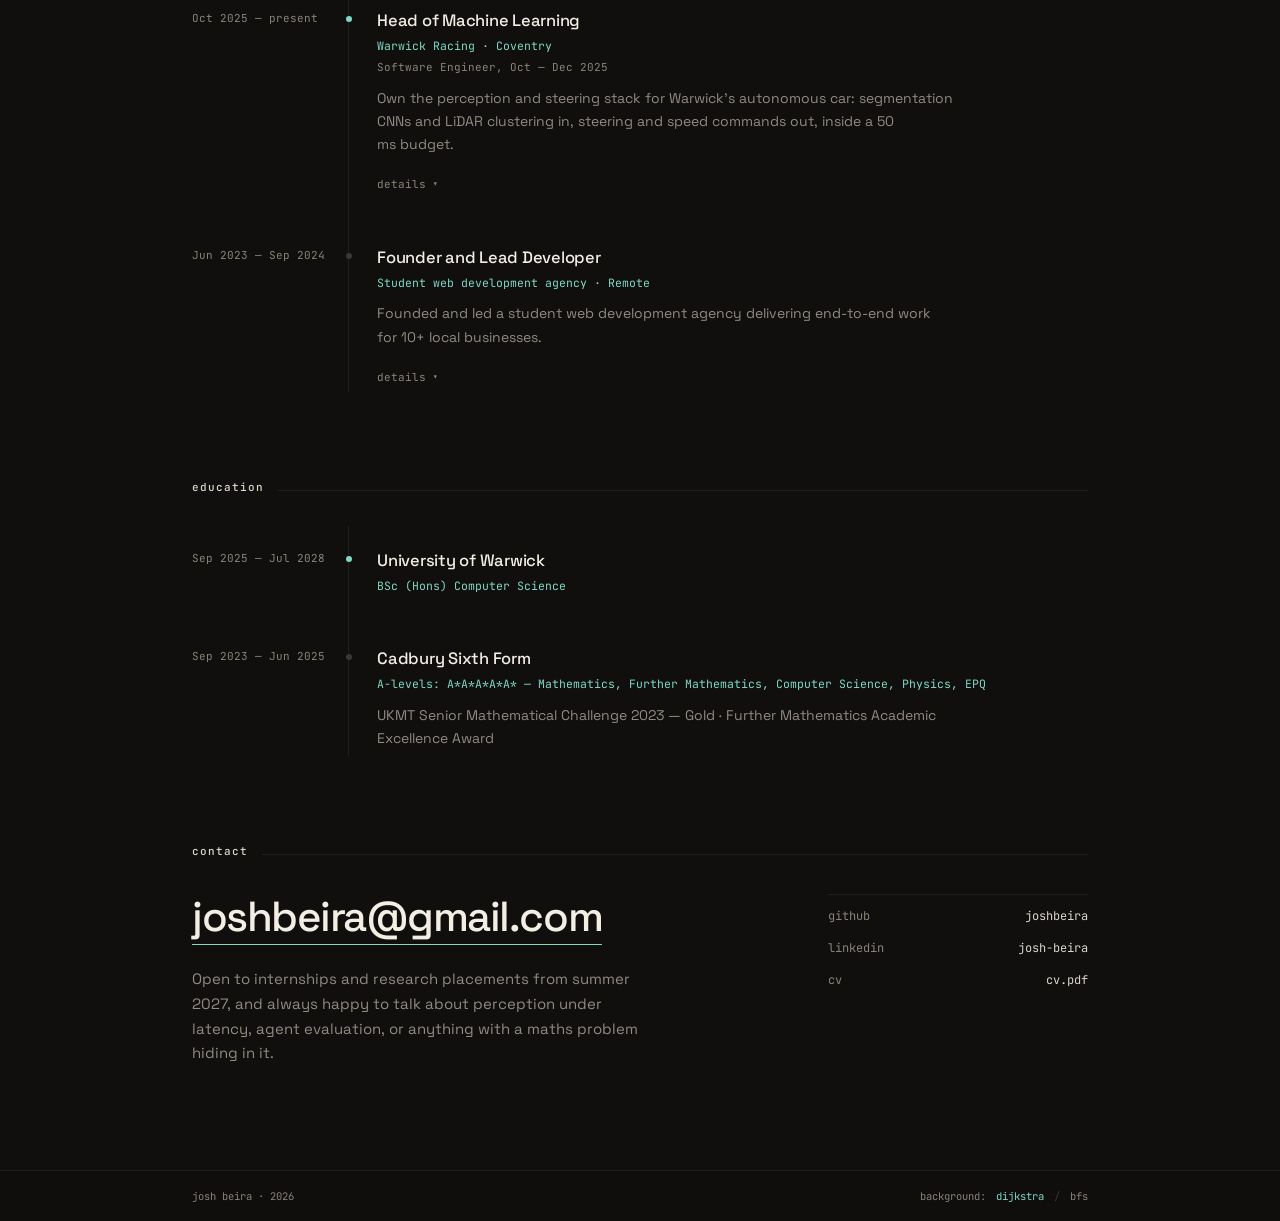
==== commit 4f4275ba: "Collapse the long copy behind a disclosure on every item Each work card and experience entry now sho" ====
--- a/index.html
+++ b/index.html
@@ -88,17 +88,8 @@
         <span class="work-row__num" aria-hidden="true">01</span>
         <div class="work-row__body">
           <h3 class="work-row__title"><a href="https://github.com/joshbeira/Agentic-Trading-Benchmark-PDT-Hackathon-" rel="noopener" target="_blank">pdtbench — an agentic trading benchmark with a control group</a></h3>
-          <p class="work-row__meta">2026 · PDT Partners hackathon</p>
-          <p class="work-row__summary">A language model makes money on a historical market window. Is that skill, or does it remember the chart?</p>
-          <ul class="work-row__bullets">
-            <li>Every real window is paired with a synthetic twin — matched on total return (±3pp), volatility (±15%) and regime, so the trade to make is identical and only the identity differs. Beating the real window by more than its twin is the edge.</li>
-            <li>Regressing that gap against how often the model can name the window turns “is this memorisation?” into a slope you can measure.</li>
-            <li>The engine fills at the next unseen open and a read-audit test makes look-ahead impossible by construction. Baselines and the agent enter through the same in-process MCP server, so fee parity holds by construction rather than by assertion.</li>
-            <li>Sharpe is floored at 0.25 × buy-and-hold daily volatility, because plain Sharpe on a mostly-cash account rewards deploying 1% of capital for two lucky days. An agent that never trades scores exactly zero.</li>
-            <li>218 tests, none touching the network.</li>
-            <li>Environment, baselines and analysis complete; the live model batch is the next step.</li>
-            <li>Came in first at PDT Partners hackathon 2026.</li>
-          </ul>
+          <p class="work-row__meta">2026 · PDT Partners hackathon — 1st place</p>
+          <p class="work-row__summary">A language model makes money on a historical market window. Is that skill, or does it remember the chart? Every real window gets a synthetic twin, so you can tell the difference.</p>
           <p class="work-row__tags">
             <span class="work-row__tag">Python</span>
             <span class="work-row__tag">MCP</span>
@@ -109,6 +100,19 @@
           <p class="work-row__links">
             <a href="https://github.com/joshbeira/Agentic-Trading-Benchmark-PDT-Hackathon-" rel="noopener" target="_blank">repo ↗</a>
           </p>
+          <details class="disclose">
+            <summary>details<span class="disclose__caret" aria-hidden="true">▾</span></summary>
+            <div class="disclose__panel">
+              <ul class="work-row__bullets">
+                <li>Every real window is paired with a synthetic twin — matched on total return (±3pp), volatility (±15%) and regime, so the trade to make is identical and only the identity differs. Beating the real window by more than its twin is the edge.</li>
+                <li>Regressing that gap against how often the model can name the window turns “is this memorisation?” into a slope you can measure.</li>
+                <li>The engine fills at the next unseen open and a read-audit test makes look-ahead impossible by construction. Baselines and the agent enter through the same in-process MCP server, so fee parity holds by construction rather than by assertion.</li>
+                <li>Sharpe is floored at 0.25 × buy-and-hold daily volatility, because plain Sharpe on a mostly-cash account rewards deploying 1% of capital for two lucky days. An agent that never trades scores exactly zero.</li>
+                <li>218 tests, none touching the network.</li>
+                <li>Environment, baselines and analysis complete; the live model batch is the next step.</li>
+              </ul>
+            </div>
+          </details>
         </div>
       </article>
 
@@ -117,14 +121,7 @@
         <div class="work-row__body">
           <h3 class="work-row__title"><a href="https://github.com/joshbeira/Penny" rel="noopener" target="_blank">Penny — voice-first banking for blind and low-vision customers</a></h3>
           <p class="work-row__meta">2026 · Barclays Accessibility Challenge</p>
-          <p class="work-row__summary">An accessible mode of a bank’s app where voice, sound and touch are the primary channels and the screen is secondary.</p>
-          <ul class="work-row__bullets">
-            <li><strong>Read-Back Rule</strong>: nothing executes until Penny states exactly what will happen and is confirmed. Every completed action writes a hash-chained, tamper-evident receipt.</li>
-            <li><strong>Post Box</strong>: photograph a letter, mask the sensitive digits on-device with Tesseract before anything leaves the phone, then hear it read back as a summary, verbatim, or explained — and act on it in the same flow.</li>
-            <li><strong>Layout Lock</strong>, a Playwright + axe CI gate that fails the build if the accessibility tree changes without a migration flag. The accessibility contract is enforced by the pipeline, not by remembering.</li>
-            <li>Account health is a two-second earcon rather than a number, and the week’s spending plays as a five-second stereo sonification. Quiet Mode swaps speech for high-contrast cards and three named haptic patterns.</li>
-            <li>Runs fully offline: no key, no network, no crash — the demo works in airplane mode.</li>
-          </ul>
+          <p class="work-row__summary">Banking for blind and low-vision customers, where voice and sound are the primary channels and the screen is secondary. Nothing executes until Penny says what will happen and you confirm it.</p>
           <p class="work-row__tags">
             <span class="work-row__tag">TypeScript</span>
             <span class="work-row__tag">React</span>
@@ -140,6 +137,18 @@
             <span class="hero__sep" aria-hidden="true">·</span>
             <a href="https://hey-penny.vercel.app" rel="noopener" target="_blank">live demo ↗</a>
           </p>
+          <details class="disclose">
+            <summary>details<span class="disclose__caret" aria-hidden="true">▾</span></summary>
+            <div class="disclose__panel">
+              <ul class="work-row__bullets">
+                <li><strong>Read-Back Rule</strong>: nothing executes until Penny states exactly what will happen and is confirmed. Every completed action writes a hash-chained, tamper-evident receipt.</li>
+                <li><strong>Post Box</strong>: photograph a letter, mask the sensitive digits on-device with Tesseract before anything leaves the phone, then hear it read back as a summary, verbatim, or explained — and act on it in the same flow.</li>
+                <li><strong>Layout Lock</strong>, a Playwright + axe CI gate that fails the build if the accessibility tree changes without a migration flag. The accessibility contract is enforced by the pipeline, not by remembering.</li>
+                <li>Account health is a two-second earcon rather than a number, and the week’s spending plays as a five-second stereo sonification. Quiet Mode swaps speech for high-contrast cards and three named haptic patterns.</li>
+                <li>Runs fully offline: no key, no network, no crash — the demo works in airplane mode.</li>
+              </ul>
+            </div>
+          </details>
         </div>
       </article>
 
@@ -147,13 +156,8 @@
         <span class="work-row__num" aria-hidden="true">03</span>
         <div class="work-row__body">
           <h3 class="work-row__title"><a href="https://github.com/joshbeira/byte-the-evidence-sol2" rel="noopener" target="_blank">Byte the Evidence — an adversarial negotiation trainer for junior M&amp;A lawyers</a></h3>
-          <p class="work-row__meta">2026 · Hack the Law 2026, Cambridge - came in Second for Legora track</p>
-          <p class="work-row__summary">An Ace Attorney-style visual novel where you negotiate against AI opposing counsel across LOI, due diligence and definitive agreement.</p>
-          <ul class="work-row__bullets">
-            <li>Four Google ADK agents behind one session: a persona-driven negotiator that plants legal errors and guards hidden facts, an adjudicator scoring every turn, a phase-boundary coach, and a final evaluator producing per-clause grades and a debrief of everything you missed.</li>
-            <li>Catching a planted error, or drawing out a fact the other side is hiding, is the scoring mechanic — so the trainer rewards the actual skill rather than fluency.</li>
-            <li><code>MOCK_LLM=1</code> returns canned responses for the whole agent graph, so the demo never depended on an API key or a rate limit holding up on the day.</li>
-          </ul>
+          <p class="work-row__meta">2026 · Hack the Law, Cambridge — 2nd, Legora track</p>
+          <p class="work-row__summary">An Ace Attorney-style trainer where junior M&amp;A lawyers negotiate against AI opposing counsel — catching the errors it plants and drawing out the facts it hides, from LOI through to signing.</p>
           <p class="work-row__tags">
             <span class="work-row__tag">Python</span>
             <span class="work-row__tag">FastAPI</span>
@@ -164,6 +168,16 @@
           <p class="work-row__links">
             <a href="https://github.com/joshbeira/byte-the-evidence-sol2" rel="noopener" target="_blank">repo ↗</a>
           </p>
+          <details class="disclose">
+            <summary>details<span class="disclose__caret" aria-hidden="true">▾</span></summary>
+            <div class="disclose__panel">
+              <ul class="work-row__bullets">
+                <li>Four Google ADK agents behind one session: a persona-driven negotiator that plants legal errors and guards hidden facts, an adjudicator scoring every turn, a phase-boundary coach, and a final evaluator producing per-clause grades and a debrief of everything you missed.</li>
+                <li>Catching a planted error, or drawing out a fact the other side is hiding, is the scoring mechanic — so the trainer rewards the actual skill rather than fluency.</li>
+                <li><code>MOCK_LLM=1</code> returns canned responses for the whole agent graph, so the demo never depended on an API key or a rate limit holding up on the day.</li>
+              </ul>
+            </div>
+          </details>
         </div>
       </article>
 
@@ -172,13 +186,7 @@
         <div class="work-row__body">
           <h3 class="work-row__title"><a href="https://github.com/joshbeira/LambdaGPT" rel="noopener" target="_blank">λGPT — a natural-language REPL built from parser combinators, not an LLM</a></h3>
           <p class="work-row__meta">2026 · Warwick coursework</p>
-          <p class="work-row__summary">A conversational interface where every intent is a parser, every answer is derived, and nothing is generated.</p>
-          <ul class="work-row__bullets">
-            <li>Megaparsec’s <code>try</code> lets the parser backtrack between “what is two plus two” and “what is the weather like today” without consuming input; <code>string'</code> and <code>optional</code> make it case-insensitive and tolerant of trailing punctuation, so valid input doesn’t fail on a missing question mark.</li>
-            <li>Arithmetic is evaluated over an AST with a <code>foldl</code> accumulator for left-to-right natural-language precedence. <code>evaluateExpr</code> returns <code>Either String Int</code>, so referencing “that” before any maths has happened is an error value rather than a runtime crash.</li>
-            <li>Went past the spec with a live Open-Meteo forecast, isolated in its own module and fetched with <code>httpJSONEither</code> — a dropped network returns a polite string instead of killing the REPL. Keyless by choice, so it can’t fail on someone else’s rate limit.</li>
-            <li>Memory is an explicit association list threaded through the loop by tail recursion rather than a <code>StateT</code> transformer over IO — less machinery, same guarantee.</li>
-          </ul>
+          <p class="work-row__summary">A conversational interface with no model behind it. Every intent is a parser, every answer is derived, and nothing is generated.</p>
           <p class="work-row__tags">
             <span class="work-row__tag">Haskell</span>
             <span class="work-row__tag">Megaparsec</span>
@@ -189,6 +197,17 @@
           <p class="work-row__links">
             <a href="https://github.com/joshbeira/LambdaGPT" rel="noopener" target="_blank">repo ↗</a>
           </p>
+          <details class="disclose">
+            <summary>details<span class="disclose__caret" aria-hidden="true">▾</span></summary>
+            <div class="disclose__panel">
+              <ul class="work-row__bullets">
+                <li>Megaparsec’s <code>try</code> lets the parser backtrack between “what is two plus two” and “what is the weather like today” without consuming input; <code>string'</code> and <code>optional</code> make it case-insensitive and tolerant of trailing punctuation, so valid input doesn’t fail on a missing question mark.</li>
+                <li>Arithmetic is evaluated over an AST with a <code>foldl</code> accumulator for left-to-right natural-language precedence. <code>evaluateExpr</code> returns <code>Either String Int</code>, so referencing “that” before any maths has happened is an error value rather than a runtime crash.</li>
+                <li>Went past the spec with a live Open-Meteo forecast, isolated in its own module and fetched with <code>httpJSONEither</code> — a dropped network returns a polite string instead of killing the REPL. Keyless by choice, so it can’t fail on someone else’s rate limit.</li>
+                <li>Memory is an explicit association list threaded through the loop by tail recursion rather than a <code>StateT</code> transformer over IO — less machinery, same guarantee.</li>
+              </ul>
+            </div>
+          </details>
         </div>
       </article>
 
@@ -197,12 +216,7 @@
         <div class="work-row__body">
           <h3 class="work-row__title"><a href="https://github.com/joshbeira/COVID-Mortality-Risk-Model" rel="noopener" target="_blank">COVID-19 mortality risk — logistic regression from scratch, and a negative result</a></h3>
           <p class="work-row__meta">2025</p>
-          <p class="work-row__summary">Sigmoid, binary cross-entropy and the gradient updates written directly in NumPy. The interesting part is that it didn’t work.</p>
-          <ul class="work-row__bullets">
-            <li>No scikit-learn in the model — the cost function and both partial derivatives are hand-derived, <code>StandardScaler</code> is the only thing borrowed, and only because unscaled age dominates the gradient and skews the cost surface.</li>
-            <li><strong>75.82% accuracy against a 75.63% majority-class baseline.</strong> Recall 2.35%: it found 27 of 1,148 deaths. On the metric that matters clinically it had learned almost nothing.</li>
-            <li>Diagnosed rather than buried: severe class imbalance, no class weighting, threshold left at 0.5. Written up in the README as unsuitable for clinical use, because it is.</li>
-          </ul>
+          <p class="work-row__summary">Logistic regression written from scratch in NumPy — sigmoid, cross-entropy and hand-derived gradients. It scored 75.82% accuracy against a 75.63% baseline, which is to say it learned almost nothing.</p>
           <p class="work-row__tags">
             <span class="work-row__tag">Python</span>
             <span class="work-row__tag">NumPy</span>
@@ -212,6 +226,16 @@
           <p class="work-row__links">
             <a href="https://github.com/joshbeira/COVID-Mortality-Risk-Model" rel="noopener" target="_blank">repo ↗</a>
           </p>
+          <details class="disclose">
+            <summary>details<span class="disclose__caret" aria-hidden="true">▾</span></summary>
+            <div class="disclose__panel">
+              <ul class="work-row__bullets">
+                <li>No scikit-learn in the model — the cost function and both partial derivatives are hand-derived, <code>StandardScaler</code> is the only thing borrowed, and only because unscaled age dominates the gradient and skews the cost surface.</li>
+                <li><strong>75.82% accuracy against a 75.63% majority-class baseline.</strong> Recall 2.35%: it found 27 of 1,148 deaths. On the metric that matters clinically it had learned almost nothing.</li>
+                <li>Diagnosed rather than buried: severe class imbalance, no class weighting, threshold left at 0.5. Written up in the README as unsuitable for clinical use, because it is.</li>
+              </ul>
+            </div>
+          </details>
         </div>
       </article>
 
@@ -233,7 +257,14 @@
             <span class="tl-dot tl-dot--dim" aria-hidden="true"></span>
             <h3 class="tl-role">Tech and Data Science Internship Scholar</h3>
             <p class="tl-org">Generating Genius · London</p>
-            <p class="tl-note">Selected for Generating Genius’s technology and data science programme, run with PDT Partners and National Grid. One of 24 places from over 1,000 applicants. Built pdtbench at the PDT hackathon: an agentic trading benchmark that separates a model’s trading skill from its memory of the chart.</p>
+            <p class="tl-item__summary">Selected for Generating Genius’s technology and data science programme, run with PDT Partners and National Grid.</p>
+            <details class="disclose">
+              <summary>details<span class="disclose__caret" aria-hidden="true">▾</span></summary>
+              <div class="disclose__panel">
+                <!-- TODO(josh): add the selectivity of the Generating Genius programme as the opening sentence of this panel, e.g. “One of N places from M applicants.” The figure previously here was a placeholder, not a real number. -->
+                <p class="tl-note">Built pdtbench at the PDT hackathon: an agentic trading benchmark that separates a model’s trading skill from its memory of the chart.</p>
+              </div>
+            </details>
           </div>
         </article>
 
@@ -243,7 +274,14 @@
             <span class="tl-dot" aria-hidden="true"></span>
             <h3 class="tl-role">Research Intern, Artificial Intelligence and Machine Learning</h3>
             <p class="tl-org">Department of Computer Science, University of Warwick · Coventry</p>
-            <p class="tl-note">Bursary-funded independent research on text-to-image person re-identification. Built a generative data augmentation pipeline that uses Stable Diffusion to replace backgrounds and isolate subjects, then fine-tuned CLIP on the resulting lower-noise set with custom loss functions, benchmarked against published baselines. Discovered and proved that the OpendAI’s CLIP model has problems and its performance dropped significantly when the colour changes (bag of words problem) and fine tuned the model to counter for this problem and used CUHK-PEDES data base that’s made of real-world CCTV footages.</p>
+            <p class="tl-item__summary">Bursary-funded independent research on text-to-image person re-identification, building a generative augmentation pipeline and fine-tuning CLIP against its attribute-binding weakness.</p>
+            <details class="disclose">
+              <summary>details<span class="disclose__caret" aria-hidden="true">▾</span></summary>
+              <div class="disclose__panel">
+                <p class="tl-note">Engineered a generative data augmentation pipeline that uses Stable Diffusion to replace image backgrounds and isolate subjects, producing a lower-noise training set. Fine-tuned CLIP on it with custom loss functions and benchmarked against published baselines on CUHK-PEDES.</p>
+                <!-- TODO(josh): add the research result as a final sentence — Rank-1 and mAP against the CLIP baseline, ideally on colour-perturbed queries. Do not restore the previous sentence: it claimed to have “discovered and proved” CLIP’s attribute-binding weakness, which is a published result (Yuksekgonul et al., ICLR 2023), contained four spelling and grammar errors, and conflated colour sensitivity with the bag-of-words problem. -->
+              </div>
+            </details>
           </div>
         </article>
 
@@ -253,8 +291,14 @@
             <span class="tl-dot" aria-hidden="true"></span>
             <h3 class="tl-role">Organiser, Logistics and Outreach</h3>
             <p class="tl-org">The Warwick Hackathon (WHACK) · Coventry</p>
-            <p class="tl-note">Secured £5,000 of sponsorship from tech firms, opening the event to 300+ students nationwide, and ran venues, power and logistics with university stakeholders.</p>
-            <p class="tl-note">Competed the year before: led a four-person team to build an AI finance assistant for contract analysis and financial literacy, orchestrating parallel Gemini 2.5 Pro agents through asynchronous workflows to cut end-to-end latency, and demoed it to non-technical judges.</p>
+            <p class="tl-item__summary">Secured £5,000 of sponsorship from tech firms, opening the event to 300+ students nationwide.</p>
+            <details class="disclose">
+              <summary>details<span class="disclose__caret" aria-hidden="true">▾</span></summary>
+              <div class="disclose__panel">
+                <p class="tl-note">Ran venues, power and logistics with university stakeholders.</p>
+                <p class="tl-note">Competed the year before: led a four-person team to build an AI finance assistant for contract analysis and financial literacy, orchestrating parallel Gemini 2.5 Pro agents through asynchronous workflows to cut end-to-end latency, and demoed it to non-technical judges.</p>
+              </div>
+            </details>
           </div>
         </article>
 
@@ -265,12 +309,18 @@
             <h3 class="tl-role">Head of Machine Learning</h3>
             <p class="tl-org">Warwick Racing · Coventry</p>
             <p class="tl-item__prior">Software Engineer, <time datetime="2025-10">Oct</time> — <time datetime="2025-12">Dec 2025</time></p>
-            <ul class="tl-note work-row__bullets">
-              <li>Built the perception stack: segmentation CNNs detect track cones from onboard camera data, with LiDAR clustering fused in for robust multi-sensor localisation. Adding the LiDAR clustering stage raised cone-detection mAP@0.5 from 0.71 to 0.84 on 2,400 held-out frames.</li>
-              <li>Trained reinforcement learning and supervised steering models in closed-loop simulation, focused on sample efficiency and sim-to-real transfer. Cut mean cross-track error from 0.42 m to 0.28 m over 150 simulated laps against the pure-pursuit baseline.</li>
-              <li>Integrated SLAM and sensor-fusion outputs into the motion control loop, working with the electrical and mechanical sub-teams to turn perception into steering and speed commands inside a 50 ms frame-to-actuation budget.</li>
-              <li>Ran the workflow end to end: dataset pipelines, evaluation against precision/recall, IoU and reward curves, Docker packaging, and design reviews across a large cross-functional team.</li>
-            </ul>
+            <p class="tl-item__summary">Own the perception and steering stack for Warwick’s autonomous car: segmentation CNNs and LiDAR clustering in, steering and speed commands out, inside a 50 ms budget.</p>
+            <details class="disclose">
+              <summary>details<span class="disclose__caret" aria-hidden="true">▾</span></summary>
+              <div class="disclose__panel">
+                <ul class="work-row__bullets">
+                  <li>Built the perception stack: segmentation CNNs detect track cones from onboard camera data, with LiDAR clustering fused in for robust multi-sensor localisation.<!-- TODO(josh): add the perception result as metric, baseline and value from the real W&B runs, e.g. “Adding LiDAR clustering raised cone-detection mAP@0.5 from A to B on N held-out frames.” The figures previously here (0.71 → 0.84, 2,400 frames) were placeholders, not measurements. --></li>
+                  <li>Trained reinforcement learning and supervised steering models in closed-loop simulation, focused on sample efficiency and sim-to-real transfer.<!-- TODO(josh): add the steering result as metric, baseline and value from the real runs. The figures previously here (0.42 m → 0.28 m, 150 laps) were placeholders, not measurements. --></li>
+                  <li>Integrated SLAM and sensor-fusion outputs into the motion control loop, working with the electrical and mechanical sub-teams to turn perception into steering and speed commands inside a 50 ms frame-to-actuation budget.</li>
+                  <li>Ran the workflow end to end: dataset pipelines, evaluation against precision/recall, IoU and reward curves, Docker packaging, and design reviews across a large cross-functional team.</li>
+                </ul>
+              </div>
+            </details>
           </div>
         </article>
 
@@ -280,7 +330,13 @@
             <span class="tl-dot tl-dot--dim" aria-hidden="true"></span>
             <h3 class="tl-role">Founder and Lead Developer</h3>
             <p class="tl-org">Student web development agency · Remote</p>
-            <p class="tl-note">Founded and led a cross-functional team — frontend, backend, database and marketing — delivering end-to-end web work for 10+ local businesses. Owned the full lifecycle from client consultation and requirements gathering through deployment and maintenance, and was the client-facing point of contact translating business requirements into technical specifications.</p>
+            <p class="tl-item__summary">Founded and led a student web development agency delivering end-to-end work for 10+ local businesses.</p>
+            <details class="disclose">
+              <summary>details<span class="disclose__caret" aria-hidden="true">▾</span></summary>
+              <div class="disclose__panel">
+                <p class="tl-note">Led a cross-functional team across frontend, backend, database and marketing. Owned the full lifecycle from client consultation and requirements gathering through deployment and maintenance, and was the client-facing point of contact translating business requirements into technical specifications.</p>
+              </div>
+            </details>
           </div>
         </article>
 
--- a/styles.css
+++ b/styles.css
@@ -4,6 +4,8 @@
    Every value here is taken from that design; the only additions are the
    focus, skip-link and scroll-margin rules the canvas format had no slot for.
    ========================================================================== */
+
+/* --- tokens ---------------------------------------------------------------- */
 
 :root {
   /* ground + rules */
@@ -34,6 +36,8 @@
   --header-h: 48px;
 }
 
+/* --- base ------------------------------------------------------------------ */
+
 * { box-sizing: border-box; }
 
 html { scroll-behavior: smooth; }
@@ -54,12 +58,14 @@
 
 h1, h2, h3, p { margin: 0; }
 
+code { font-family: var(--mono); font-size: 0.9em; color: var(--ink); }
+
 ::selection { background: var(--accent); color: var(--bg); }
 ::-webkit-scrollbar { width: 10px; }
 ::-webkit-scrollbar-track { background: var(--bg); }
 ::-webkit-scrollbar-thumb { background: var(--border); }
 
-/* --- focus + skip link (not in the design; the design defines no focus state) */
+/* focus + skip link (not in the design; the design defines no focus state) */
 
 :focus-visible {
   outline: 2px solid var(--accent);
@@ -83,7 +89,7 @@
 }
 .skip:focus { top: 12px; }
 
-/* --- stage ---------------------------------------------------------------- */
+/* stage */
 
 .bg-canvas {
   position: fixed;
@@ -102,7 +108,34 @@
   padding: 0 var(--gutter);
 }
 
-/* --- header --------------------------------------------------------------- */
+/* section scaffolding, shared by work, experience, education and contact */
+
+.section { padding: clamp(60px, 10vw, 88px) 0 0; }
+.section--contact { padding-bottom: clamp(72px, 12vw, 104px); }
+
+section[id] { scroll-margin-top: calc(var(--header-h) + 16px); }
+
+.section__head {
+  display: flex;
+  align-items: baseline;
+  gap: 14px;
+  margin-bottom: 32px;
+}
+.section__head--wide { margin-bottom: 36px; }
+
+.section__head h2 {
+  font-family: var(--mono);
+  font-size: 11px;
+  font-weight: 500;
+  letter-spacing: 0.09em;
+  color: var(--ink-dim);
+}
+.section__rule { flex: 1; height: 1px; background: var(--rule); }
+.section__count { font-family: var(--mono); font-size: 11px; color: var(--faint); }
+
+.list-end { border-top: 1px solid var(--rule-soft); }
+
+/* --- nav ------------------------------------------------------------------- */
 
 .site-header {
   position: sticky;
@@ -140,7 +173,7 @@
 .nav a { padding: 14px 2px; color: var(--muted); }
 .nav a:hover { color: var(--ink); }
 
-/* --- hero ----------------------------------------------------------------- */
+/* --- hero ------------------------------------------------------------------ */
 
 .hero {
   min-height: calc(100svh - var(--header-h));
@@ -153,6 +186,19 @@
 }
 
 .hero__inner { width: 100%; max-width: 660px; }
+
+.hero__photo {
+  display: block;
+  width: 120px;
+  height: 120px;
+  margin: 0 auto 26px;
+  border-radius: 50%;
+  object-fit: cover;
+  border: 1px solid var(--border);
+  filter: grayscale(1);
+  transition: filter 200ms ease;
+}
+.hero__photo:hover { filter: grayscale(0); }
 
 .hero__meta {
   display: flex;
@@ -196,34 +242,21 @@
   text-wrap: pretty;
 }
 
-/* --- section scaffolding -------------------------------------------------- */
-
-.section { padding: clamp(60px, 10vw, 88px) 0 0; }
-.section--contact { padding-bottom: clamp(72px, 12vw, 104px); }
-
-section[id] { scroll-margin-top: calc(var(--header-h) + 16px); }
-
-.section__head {
-  display: flex;
-  align-items: baseline;
-  gap: 14px;
-  margin-bottom: 32px;
-}
-.section__head--wide { margin-bottom: 36px; }
-
-.section__head h2 {
-  font-family: var(--mono);
-  font-size: 11px;
-  font-weight: 500;
-  letter-spacing: 0.09em;
+.hero__links {
+  display: flex;
+  flex-wrap: wrap;
+  justify-content: center;
+  align-items: center;
+  gap: 9px;
+  margin-top: 26px;
+  font-family: var(--mono);
+  font-size: 12px;
   color: var(--ink-dim);
 }
-.section__rule { flex: 1; height: 1px; background: var(--rule); }
-.section__count { font-family: var(--mono); font-size: 11px; color: var(--faint); }
-
-.list-end { border-top: 1px solid var(--rule-soft); }
-
-/* --- projects ------------------------------------------------------------- */
+.hero__links a { color: var(--ink-dim); }
+.hero__links a:hover { color: var(--accent); }
+
+/* --- work ------------------------------------------------------------------ */
 
 .work-row {
   display: flex;
@@ -245,7 +278,7 @@
   padding-top: 5px;
 }
 
-.work-row__main { flex: 1 1 260px; min-width: 0; }
+.work-row__body { flex: 1 1 260px; min-width: 0; }
 
 .work-row__title {
   font-size: clamp(17px, 4.4vw, 19px);
@@ -255,26 +288,58 @@
   color: var(--ink-bright);
   text-wrap: pretty;
 }
-
-.work-row__body {
+.work-row__title a { color: inherit; text-decoration: none; }
+.work-row__title a:hover,
+.work-row:hover .work-row__title a { text-decoration: underline; }
+
+.work-row__meta {
   margin-top: 9px;
-  max-width: 48ch;
+  font-family: var(--mono);
+  font-size: 11px;
+  line-height: 1.5;
+  color: var(--faint);
+}
+
+.work-row__summary {
+  margin-top: 11px;
+  max-width: 64ch;
+  font-size: 14px;
+  line-height: 1.6;
+  color: var(--ink-dim);
+  text-wrap: pretty;
+}
+
+.work-row__bullets {
+  list-style: none;
+  margin: 22px 0 0;
+  padding-left: 0;
+  max-width: 64ch;
   font-size: 14px;
   line-height: 1.6;
   color: var(--muted);
-  text-wrap: pretty;
-}
-
-.tags {
-  flex: 0 1 190px;
+}
+.work-row__bullets li {
+  position: relative;
+  padding-left: 1.4em;
+  text-wrap: pretty;
+}
+.work-row__bullets li + li { margin-top: 9px; }
+.work-row__bullets li::before {
+  content: "—";
+  position: absolute;
+  left: 0;
+  color: var(--faint);
+}
+
+.work-row__tags {
   display: flex;
   flex-wrap: wrap;
   align-content: flex-start;
   gap: 5px;
-  padding-top: 4px;
-}
-
-.tag {
+  margin-top: 16px;
+}
+
+.work-row__tag {
   font-family: var(--mono);
   font-size: 10px;
   color: var(--muted);
@@ -284,17 +349,48 @@
   background: var(--bg-elev);
 }
 
-.work-row__when {
-  flex: 0 0 auto;
-  margin-left: auto;
-  font-family: var(--mono);
-  font-size: 11px;
-  color: var(--faint);
-  text-align: right;
-  padding-top: 5px;
-}
-
-/* --- experience timeline -------------------------------------------------- */
+.work-row__links {
+  display: flex;
+  flex-wrap: wrap;
+  align-items: center;
+  gap: 9px;
+  margin-top: 16px;
+  font-family: var(--mono);
+  font-size: 12px;
+  color: var(--ink-dim);
+}
+.work-row__links a { color: var(--ink-dim); }
+.work-row__links a:hover { color: var(--accent); }
+
+/* --- disclosure ------------------------------------------------------------ */
+
+/* Shared by work cards and experience entries: one closed <details> per item,
+   holding the long copy the collapsed paragraph stands in for. */
+
+.disclose { margin-top: 16px; }
+
+.disclose summary {
+  display: inline-flex;
+  align-items: center;
+  gap: 6px;
+  width: fit-content;
+  list-style: none;
+  cursor: pointer;
+  font-family: var(--mono);
+  font-size: 11px;
+  line-height: 1.5;
+  color: var(--faint);
+}
+.disclose summary::-webkit-details-marker { display: none; }
+.disclose summary:hover,
+.disclose summary:focus-visible { color: var(--ink); }
+
+.disclose__caret { transition: transform 150ms ease; }
+.disclose[open] > summary .disclose__caret { transform: rotate(180deg); }
+
+.disclose__panel { margin-top: 11px; }
+
+/* --- experience ------------------------------------------------------------ */
 
 .tl-item { display: flex; flex-wrap: wrap; align-items: flex-start; }
 
@@ -345,7 +441,16 @@
   color: var(--accent);
 }
 
-.tl-note {
+.tl-item__prior {
+  margin-top: 5px;
+  font-family: var(--mono);
+  font-size: 11px;
+  line-height: 1.5;
+  color: var(--faint);
+}
+
+.tl-note,
+.tl-item__summary {
   margin-top: 11px;
   max-width: 64ch;
   font-size: 14px;
@@ -354,41 +459,12 @@
   text-wrap: pretty;
 }
 
-/* --- writing -------------------------------------------------------------- */
-
-.post-row {
-  display: flex;
-  flex-wrap: wrap;
-  gap: 8px 28px;
-  align-items: baseline;
-  padding: 20px 12px 20px 0;
-  border-top: 1px solid var(--rule-soft);
-  color: var(--ink);
-  transition: background 160ms ease, padding 160ms ease;
-}
-.post-row:hover { background: var(--bg-elev); padding-left: 12px; }
-
-.post-row__title {
-  flex: 1 1 260px;
-  min-width: 0;
-  font-size: clamp(15px, 4.2vw, 15.5px);
-  letter-spacing: -0.015em;
-  line-height: 1.4;
-  font-weight: 500;
-  color: var(--ink-bright);
-  text-wrap: pretty;
-}
-.post-row__kind { flex: 0 0 auto; font-family: var(--mono); font-size: 11px; color: var(--muted); }
-.post-row__when {
-  flex: 0 0 auto;
-  margin-left: auto;
-  font-family: var(--mono);
-  font-size: 11px;
-  color: var(--faint);
-  text-align: right;
-}
-
-/* --- contact -------------------------------------------------------------- */
+/* --- education ------------------------------------------------------------- */
+
+/* Education reuses the experience timeline rules above (.tl-item, .tl-when,
+   .tl-body, .tl-dot, .tl-role, .tl-org, .tl-note) and adds none of its own. */
+
+/* --- contact --------------------------------------------------------------- */
 
 .contact-grid {
   display: flex;
@@ -440,7 +516,7 @@
 .contact-links a:hover { color: var(--accent); }
 .contact-links__key { color: var(--faint); }
 
-/* --- footer --------------------------------------------------------------- */
+/* --- footer ---------------------------------------------------------------- */
 
 .site-footer {
   border-top: 1px solid var(--rule);
@@ -475,13 +551,21 @@
   cursor: pointer;
   color: var(--faint);
 }
-.bg-btn.is-on { color: var(--accent); }
-
-/* --- motion --------------------------------------------------------------- */
+.bg-btn.is-on,
+.bg-btn[aria-pressed="true"] { color: var(--accent); }
+
+/* --- motion ---------------------------------------------------------------- */
 
 @media (prefers-reduced-motion: reduce) {
   html { scroll-behavior: auto; }
   .skip,
   .work-row,
-  .post-row { transition: none; }
-}
+  .disclose__caret,
+  .hero__photo { transition: none; }
+}
+
+/* --- narrow ---------------------------------------------------------------- */
+
+@media (max-width: 640px) {
+  .hero__photo { width: 88px; height: 88px; }
+}
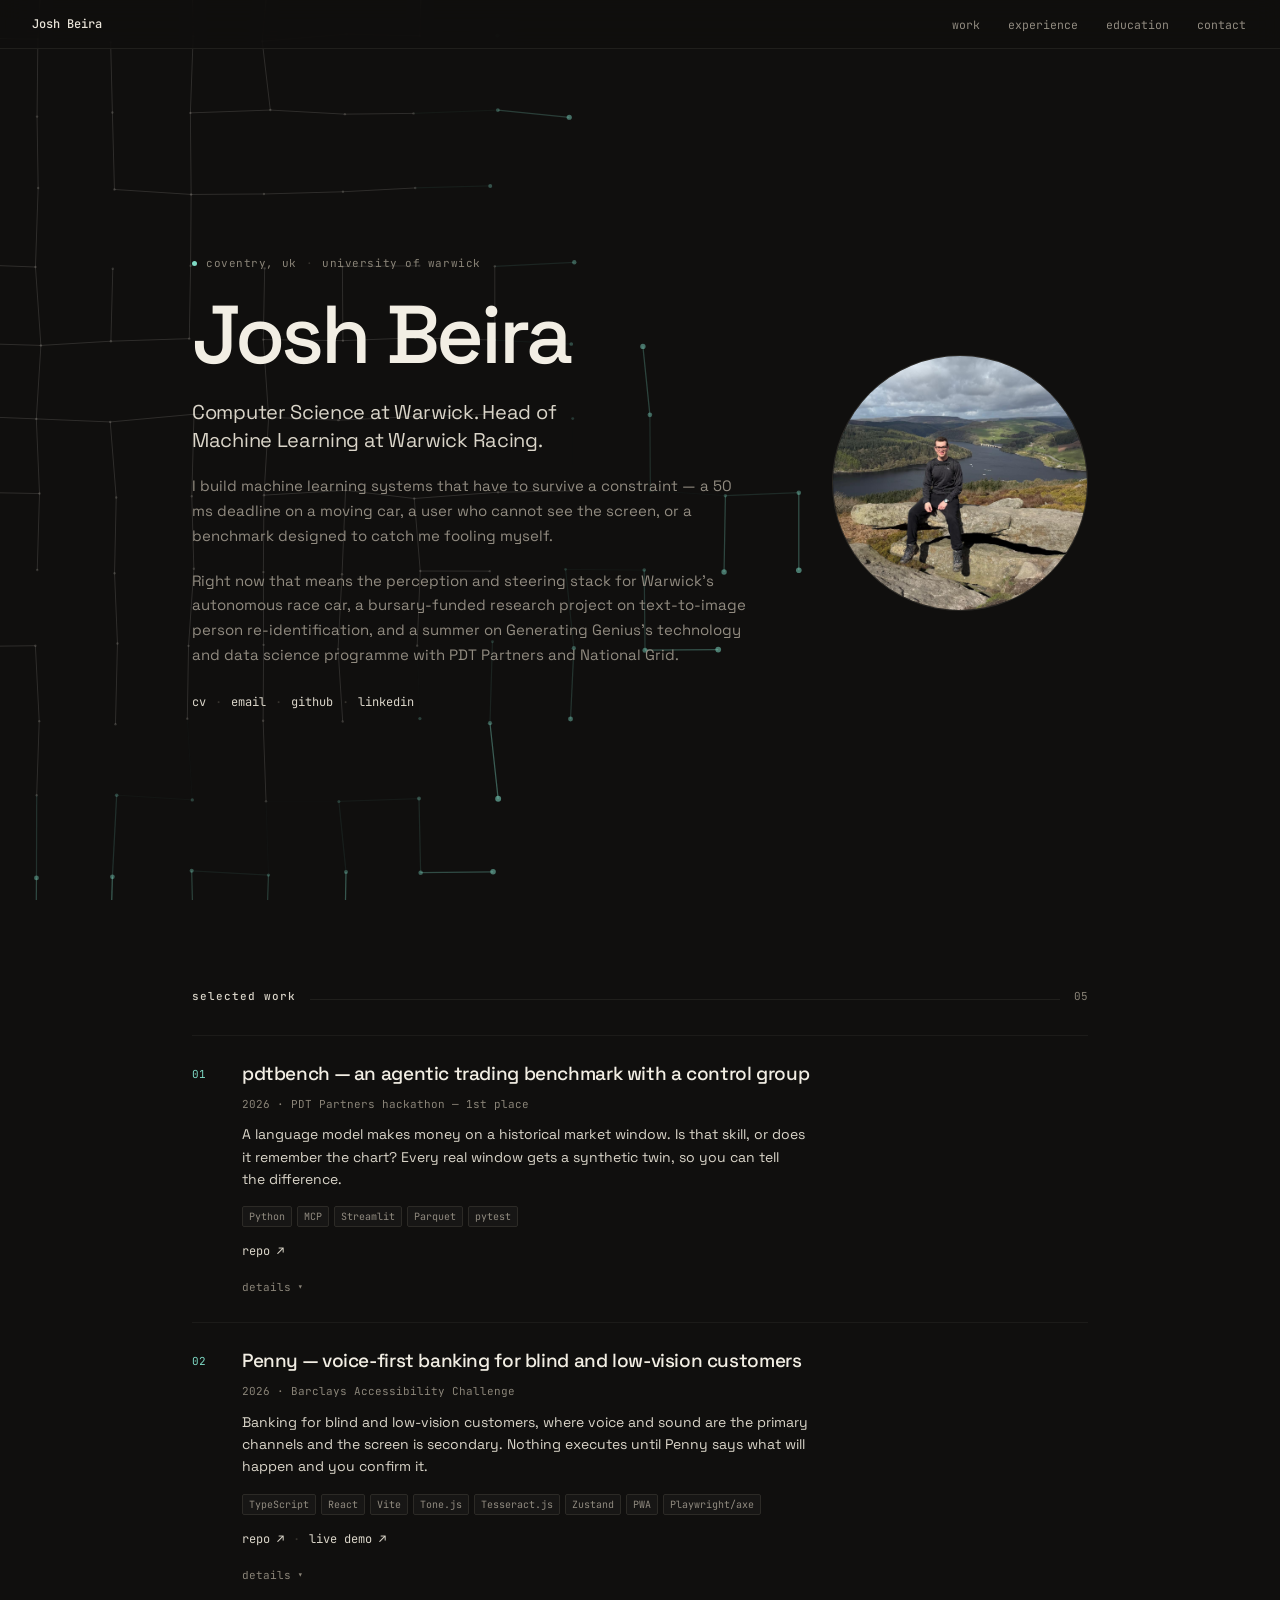
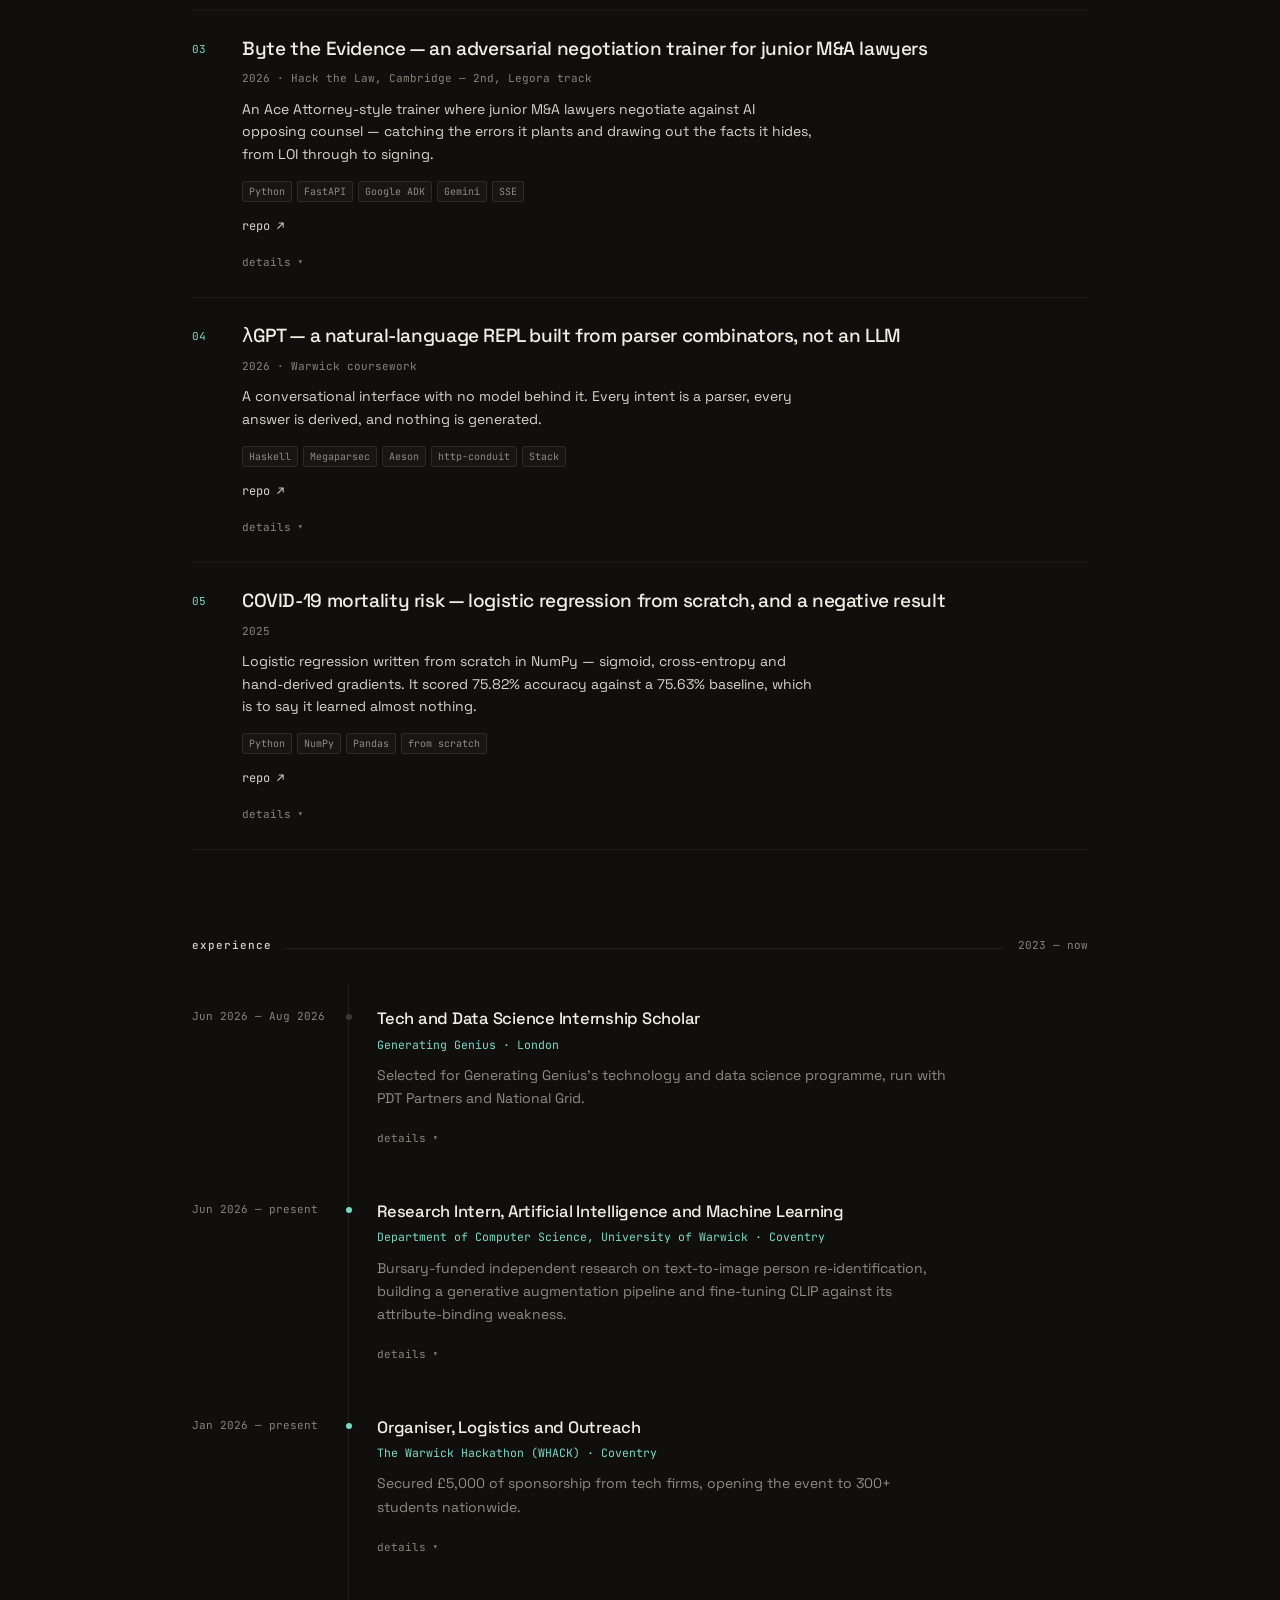
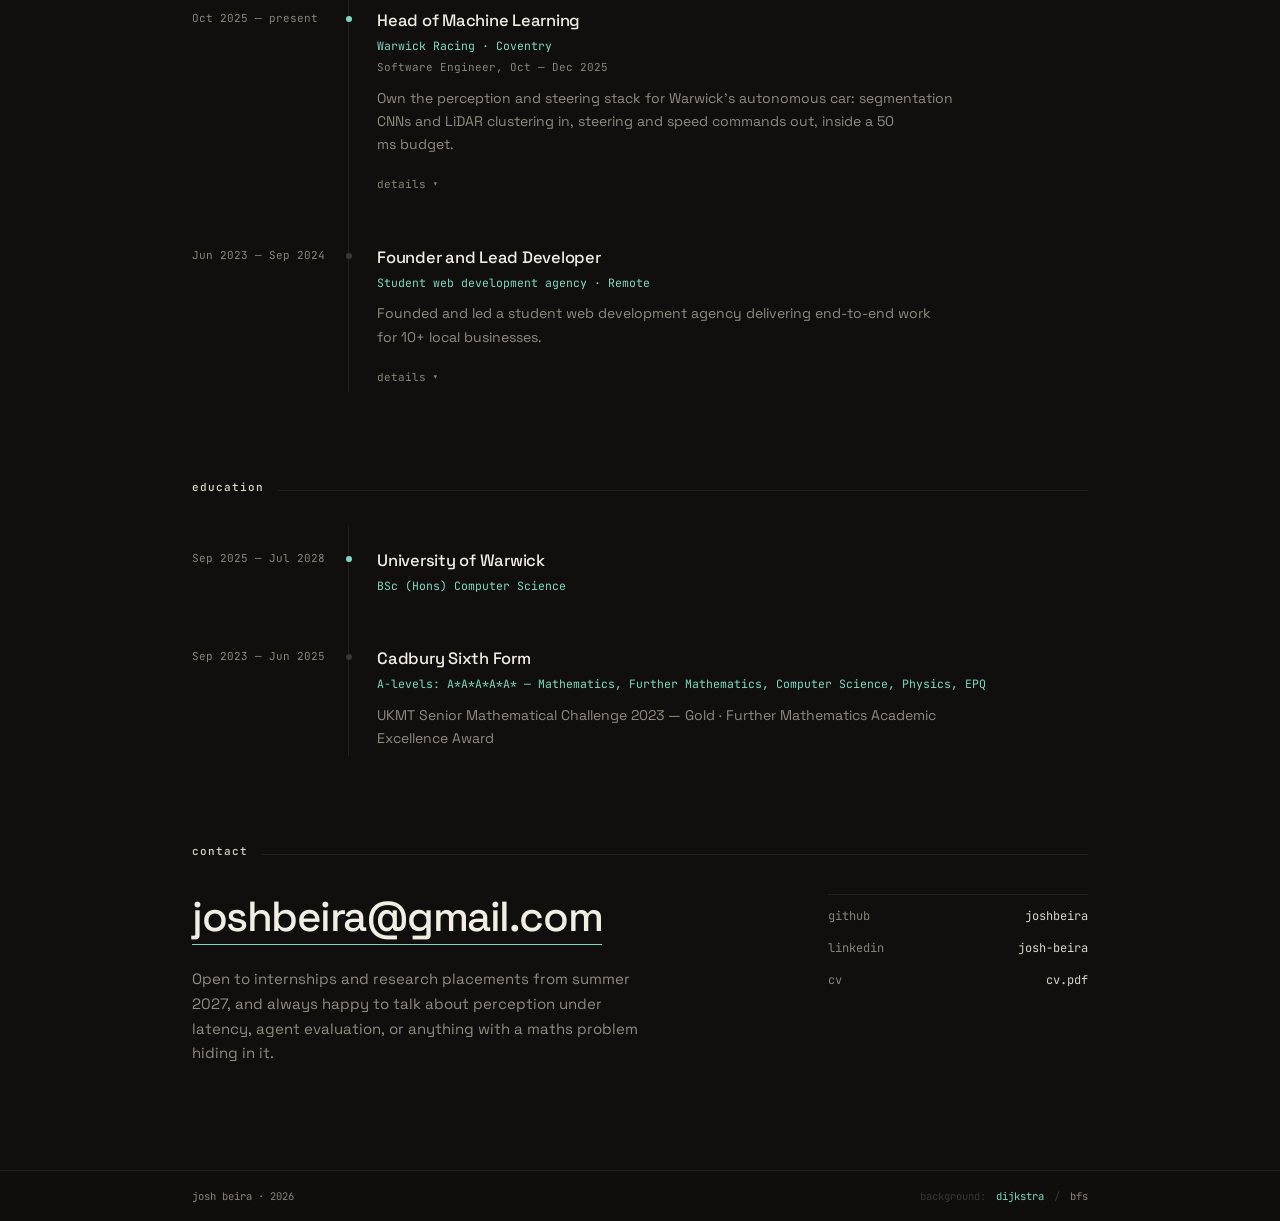
==== commit 4880b25e: "Rearrange the hero and enlarge the profile photo Layout only — every element and every word of the h" ====
--- a/index.html
+++ b/index.html
@@ -55,6 +55,7 @@
       <div class="hero__inner">
         <img class="hero__photo" src="profile.jpg" width="120" height="120"
              alt="Josh Beira" decoding="async">
+        <div class="hero__text">
         <p class="hero__meta">
           <span class="hero__pulse" aria-hidden="true"></span>
           <span>coventry, uk</span>
@@ -74,6 +75,7 @@
           <span class="hero__sep" aria-hidden="true">·</span>
           <a href="https://linkedin.com/in/josh-beira" rel="noopener" target="_blank">linkedin</a>
         </p>
+        </div>
       </div>
     </section>
 
--- a/styles.css
+++ b/styles.css
@@ -181,29 +181,37 @@
   display: flex;
   flex-direction: column;
   justify-content: center;
-  align-items: center;
-  text-align: center;
-}
-
-.hero__inner { width: 100%; max-width: 660px; }
+}
+
+/* Text column and photo side by side, both ranged left, so the two body
+   paragraphs read off a single left edge instead of a centred rag. */
+.hero__inner {
+  width: 100%;
+  display: grid;
+  grid-template-columns: minmax(0, 1fr) auto;
+  gap: clamp(26px, 4vw, 48px);
+  align-items: center;
+}
+
+.hero__text { grid-column: 1; grid-row: 1; min-width: 0; }
 
 .hero__photo {
   display: block;
-  width: 120px;
-  height: 120px;
-  margin: 0 auto 26px;
+  grid-column: 2;
+  grid-row: 1;
+  width: clamp(150px, 20vw, 260px);
+  aspect-ratio: 1;
+  height: auto;
+  margin: 0;
   border-radius: 50%;
   object-fit: cover;
+  object-position: 50% 70%;
   border: 1px solid var(--border);
-  filter: grayscale(1);
-  transition: filter 200ms ease;
-}
-.hero__photo:hover { filter: grayscale(0); }
+}
 
 .hero__meta {
   display: flex;
   flex-wrap: wrap;
-  justify-content: center;
   align-items: center;
   gap: 9px;
   font-family: var(--mono);
@@ -224,7 +232,7 @@
 }
 
 .hero__lead {
-  margin: 24px auto 0;
+  margin: 24px 0 0;
   max-width: 34ch;
   font-size: clamp(17px, 4.6vw, 20px);
   line-height: 1.4;
@@ -234,7 +242,7 @@
 }
 
 .hero__body {
-  margin: 20px auto 0;
+  margin: 20px 0 0;
   max-width: 56ch;
   font-size: 15px;
   line-height: 1.65;
@@ -245,7 +253,6 @@
 .hero__links {
   display: flex;
   flex-wrap: wrap;
-  justify-content: center;
   align-items: center;
   gap: 9px;
   margin-top: 26px;
@@ -538,6 +545,7 @@
 }
 
 .bg-toggle { display: flex; align-items: center; gap: 10px; }
+.bg-toggle__label { color: var(--dot-dim); }
 .bg-toggle__sep { color: var(--dot-dim); }
 
 .bg-btn {
@@ -560,12 +568,15 @@
   html { scroll-behavior: auto; }
   .skip,
   .work-row,
-  .disclose__caret,
-  .hero__photo { transition: none; }
+  .disclose__caret { transition: none; }
 }
 
 /* --- narrow ---------------------------------------------------------------- */
 
-@media (max-width: 640px) {
-  .hero__photo { width: 88px; height: 88px; }
-}
+/* Below this the text column gets too narrow to sit beside the photo, so the
+   photo goes back on top rather than being squeezed against the paragraphs. */
+@media (max-width: 820px) {
+  .hero__inner { grid-template-columns: minmax(0, 1fr); }
+  .hero__photo { grid-column: 1; grid-row: 1; width: 150px; }
+  .hero__text  { grid-column: 1; grid-row: 2; }
+}
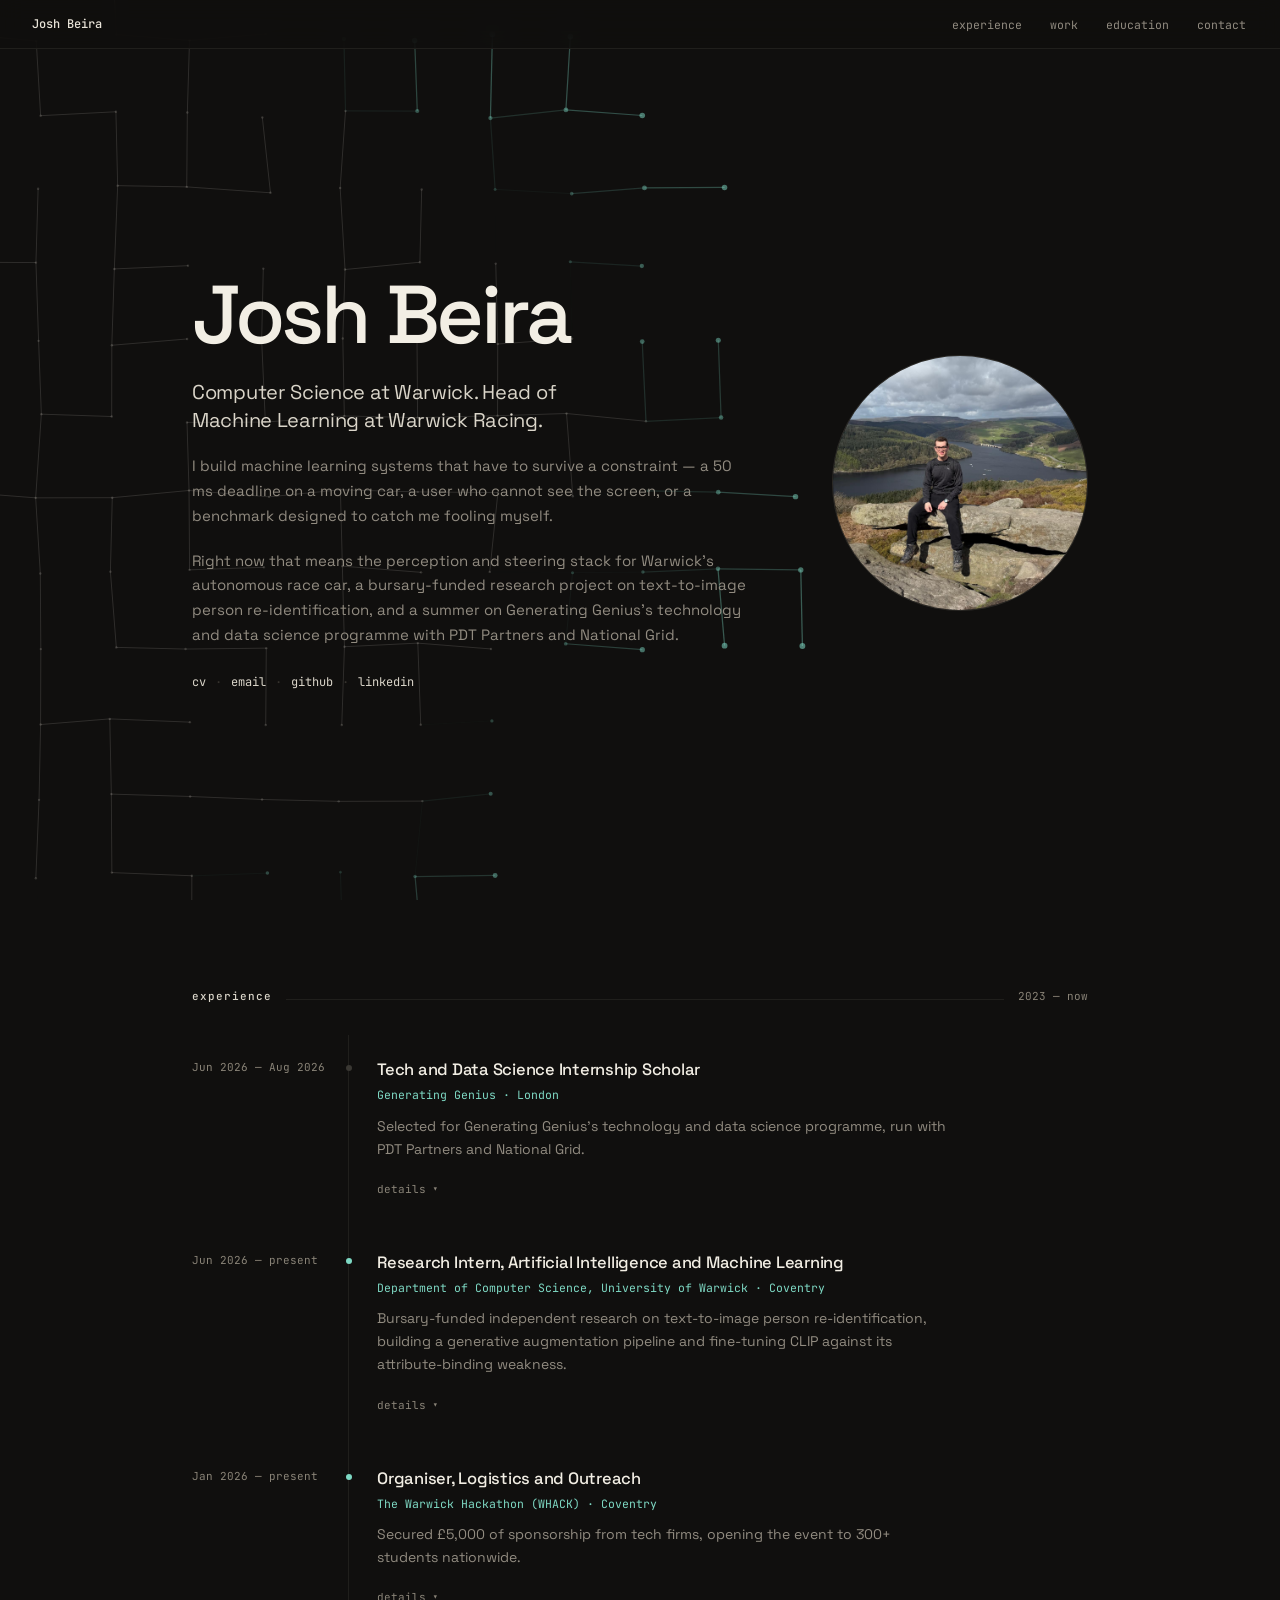
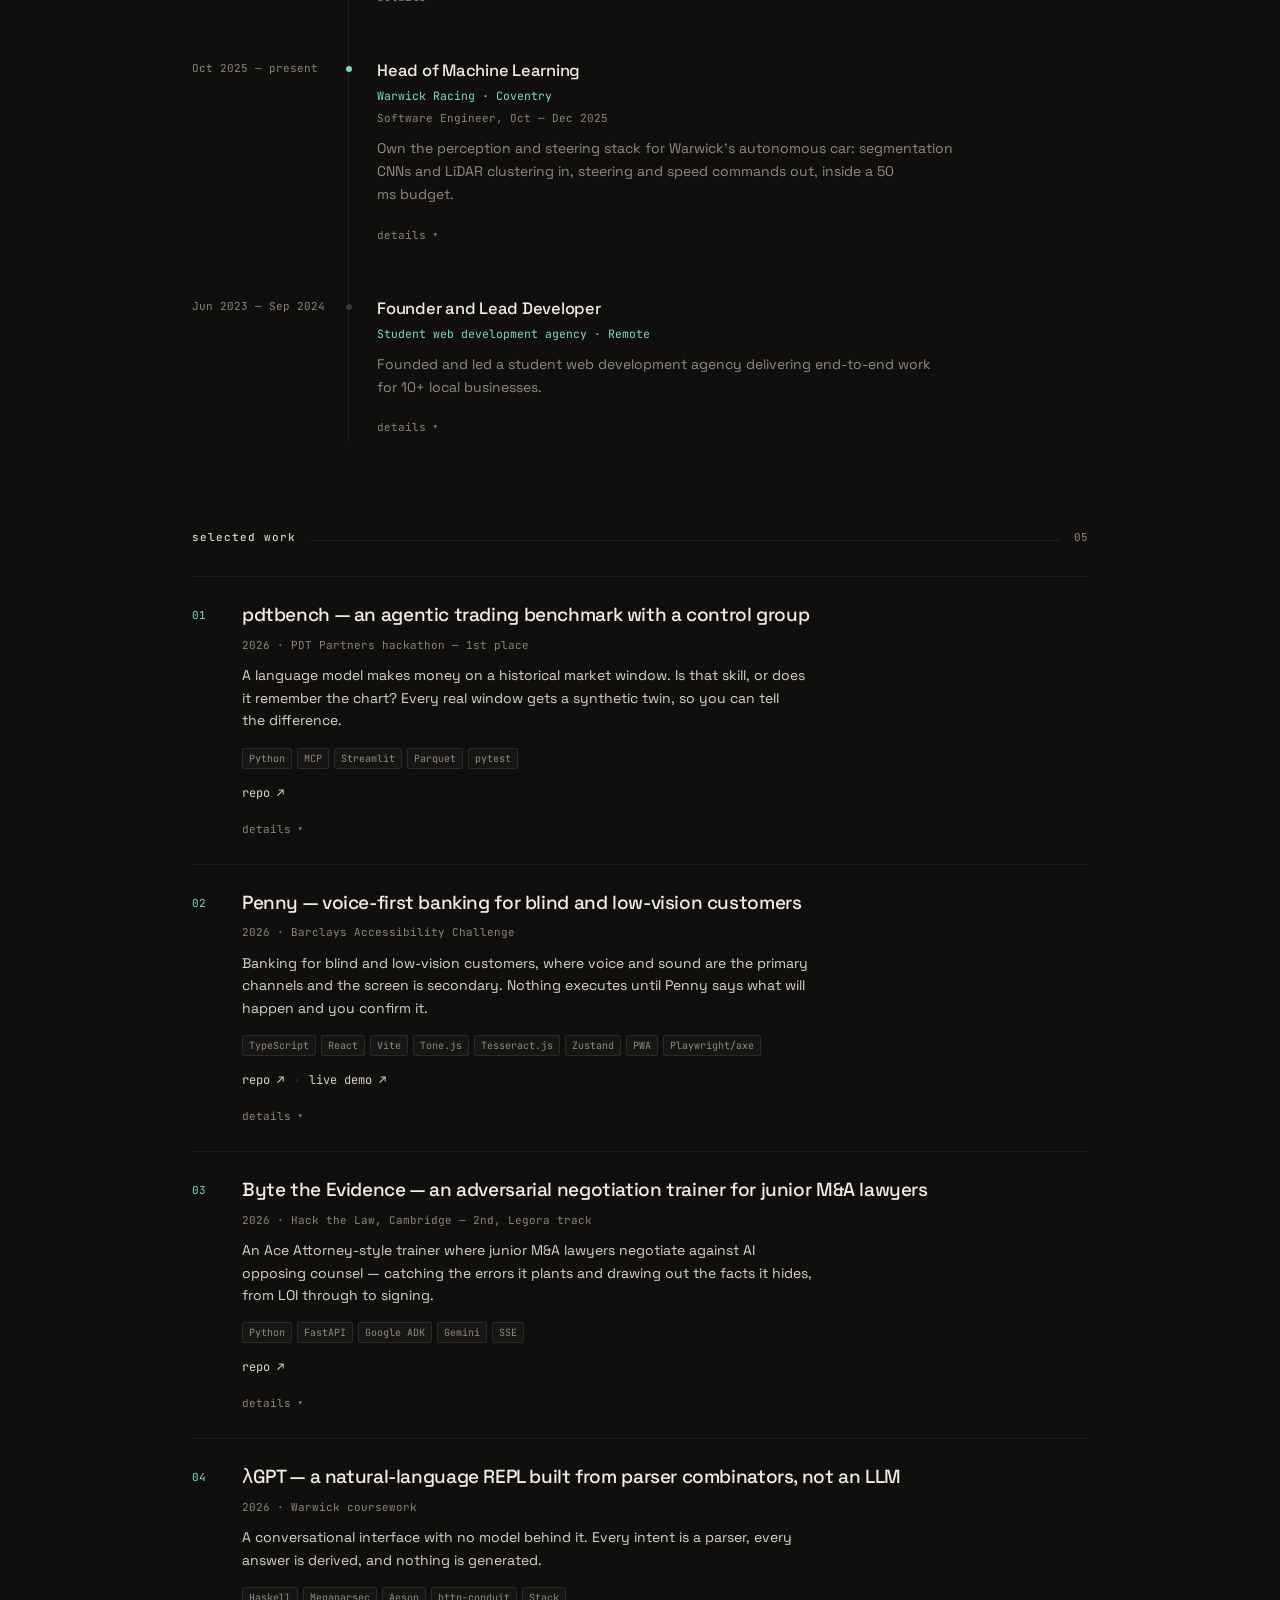
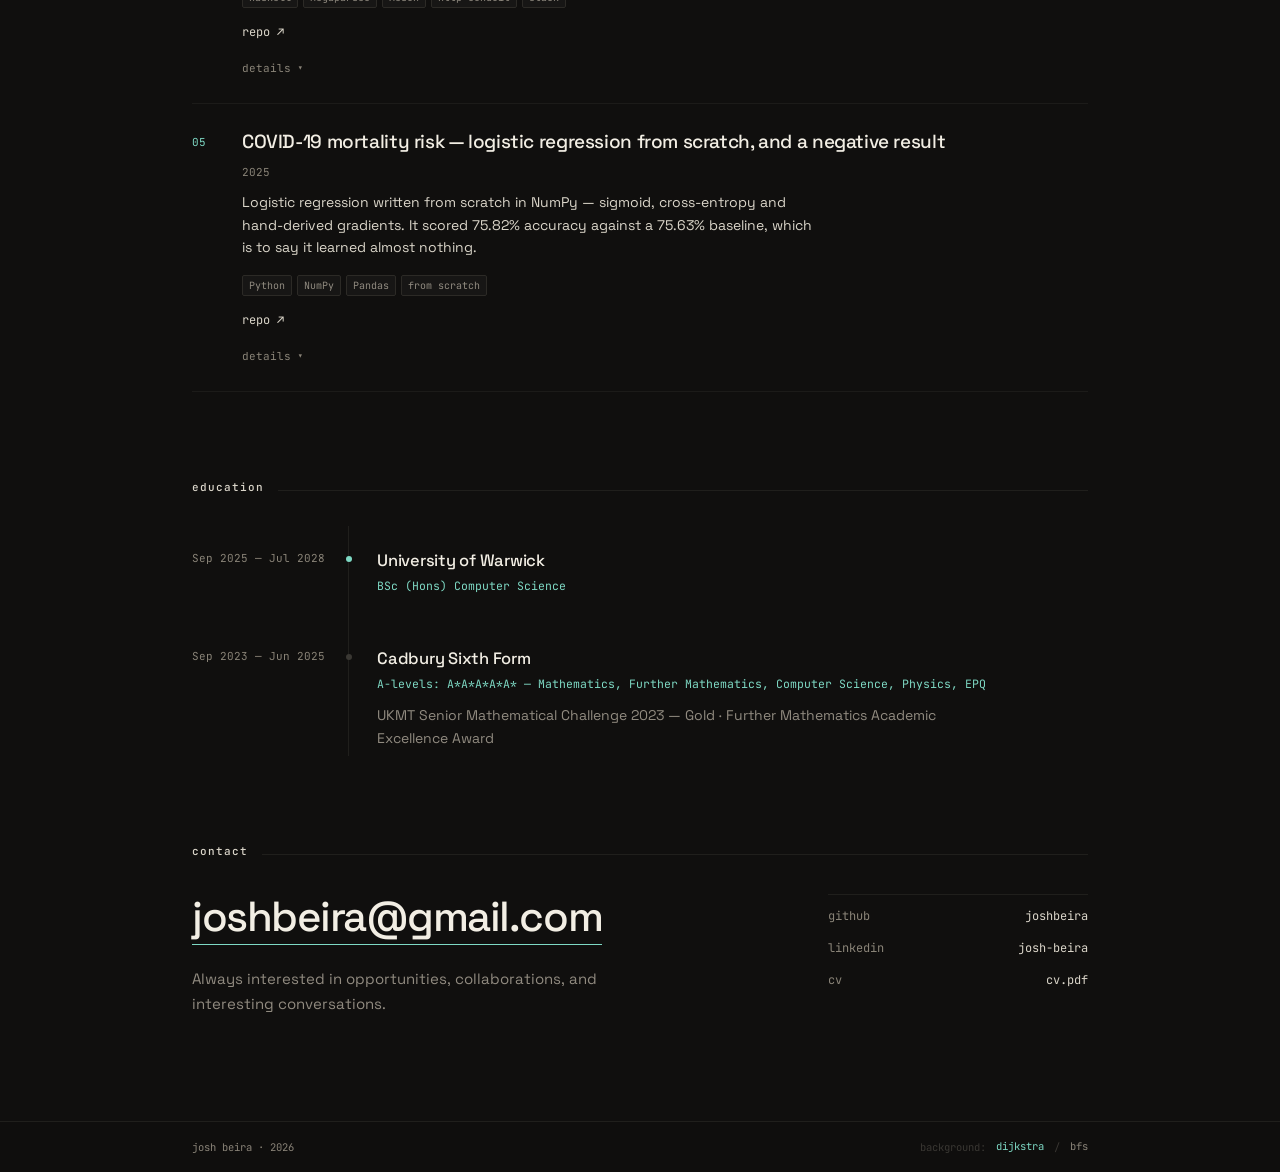
==== commit 33e48dd5: "Drop the hero location line, reorder experience above work, reword contact - Removed the "coventry, " ====
--- a/index.html
+++ b/index.html
@@ -42,8 +42,8 @@
       <span class="brand__name">Josh Beira</span>
     </a>
     <nav class="nav" aria-label="Sections">
+      <a href="#experience">experience</a>
       <a href="#work">work</a>
-      <a href="#experience">experience</a>
       <a href="#education">education</a>
       <a href="#contact">contact</a>
     </nav>
@@ -56,12 +56,6 @@
         <img class="hero__photo" src="profile.jpg" width="120" height="120"
              alt="Josh Beira" decoding="async">
         <div class="hero__text">
-        <p class="hero__meta">
-          <span class="hero__pulse" aria-hidden="true"></span>
-          <span>coventry, uk</span>
-          <span class="hero__sep" aria-hidden="true">·</span>
-          <span>university of warwick</span>
-        </p>
         <h1 class="hero__name">Josh Beira</h1>
         <p class="hero__lead">Computer Science at Warwick. Head of Machine Learning at Warwick Racing.</p>
         <p class="hero__body">I build machine learning systems that have to survive a constraint — a 50 ms deadline on a moving car, a user who cannot see the screen, or a benchmark designed to catch me fooling myself.</p>
@@ -77,171 +71,6 @@
         </p>
         </div>
       </div>
-    </section>
-
-    <section id="work" class="section">
-      <div class="section__head">
-        <h2>selected work</h2>
-        <span class="section__rule" aria-hidden="true"></span>
-        <span class="section__count">05</span>
-      </div>
-
-      <article class="work-row">
-        <span class="work-row__num" aria-hidden="true">01</span>
-        <div class="work-row__body">
-          <h3 class="work-row__title"><a href="https://github.com/joshbeira/Agentic-Trading-Benchmark-PDT-Hackathon-" rel="noopener" target="_blank">pdtbench — an agentic trading benchmark with a control group</a></h3>
-          <p class="work-row__meta">2026 · PDT Partners hackathon — 1st place</p>
-          <p class="work-row__summary">A language model makes money on a historical market window. Is that skill, or does it remember the chart? Every real window gets a synthetic twin, so you can tell the difference.</p>
-          <p class="work-row__tags">
-            <span class="work-row__tag">Python</span>
-            <span class="work-row__tag">MCP</span>
-            <span class="work-row__tag">Streamlit</span>
-            <span class="work-row__tag">Parquet</span>
-            <span class="work-row__tag">pytest</span>
-          </p>
-          <p class="work-row__links">
-            <a href="https://github.com/joshbeira/Agentic-Trading-Benchmark-PDT-Hackathon-" rel="noopener" target="_blank">repo ↗</a>
-          </p>
-          <details class="disclose">
-            <summary>details<span class="disclose__caret" aria-hidden="true">▾</span></summary>
-            <div class="disclose__panel">
-              <ul class="work-row__bullets">
-                <li>Every real window is paired with a synthetic twin — matched on total return (±3pp), volatility (±15%) and regime, so the trade to make is identical and only the identity differs. Beating the real window by more than its twin is the edge.</li>
-                <li>Regressing that gap against how often the model can name the window turns “is this memorisation?” into a slope you can measure.</li>
-                <li>The engine fills at the next unseen open and a read-audit test makes look-ahead impossible by construction. Baselines and the agent enter through the same in-process MCP server, so fee parity holds by construction rather than by assertion.</li>
-                <li>Sharpe is floored at 0.25 × buy-and-hold daily volatility, because plain Sharpe on a mostly-cash account rewards deploying 1% of capital for two lucky days. An agent that never trades scores exactly zero.</li>
-                <li>218 tests, none touching the network.</li>
-                <li>Environment, baselines and analysis complete; the live model batch is the next step.</li>
-              </ul>
-            </div>
-          </details>
-        </div>
-      </article>
-
-      <article class="work-row">
-        <span class="work-row__num" aria-hidden="true">02</span>
-        <div class="work-row__body">
-          <h3 class="work-row__title"><a href="https://github.com/joshbeira/Penny" rel="noopener" target="_blank">Penny — voice-first banking for blind and low-vision customers</a></h3>
-          <p class="work-row__meta">2026 · Barclays Accessibility Challenge</p>
-          <p class="work-row__summary">Banking for blind and low-vision customers, where voice and sound are the primary channels and the screen is secondary. Nothing executes until Penny says what will happen and you confirm it.</p>
-          <p class="work-row__tags">
-            <span class="work-row__tag">TypeScript</span>
-            <span class="work-row__tag">React</span>
-            <span class="work-row__tag">Vite</span>
-            <span class="work-row__tag">Tone.js</span>
-            <span class="work-row__tag">Tesseract.js</span>
-            <span class="work-row__tag">Zustand</span>
-            <span class="work-row__tag">PWA</span>
-            <span class="work-row__tag">Playwright/axe</span>
-          </p>
-          <p class="work-row__links">
-            <a href="https://github.com/joshbeira/Penny" rel="noopener" target="_blank">repo ↗</a>
-            <span class="hero__sep" aria-hidden="true">·</span>
-            <a href="https://hey-penny.vercel.app" rel="noopener" target="_blank">live demo ↗</a>
-          </p>
-          <details class="disclose">
-            <summary>details<span class="disclose__caret" aria-hidden="true">▾</span></summary>
-            <div class="disclose__panel">
-              <ul class="work-row__bullets">
-                <li><strong>Read-Back Rule</strong>: nothing executes until Penny states exactly what will happen and is confirmed. Every completed action writes a hash-chained, tamper-evident receipt.</li>
-                <li><strong>Post Box</strong>: photograph a letter, mask the sensitive digits on-device with Tesseract before anything leaves the phone, then hear it read back as a summary, verbatim, or explained — and act on it in the same flow.</li>
-                <li><strong>Layout Lock</strong>, a Playwright + axe CI gate that fails the build if the accessibility tree changes without a migration flag. The accessibility contract is enforced by the pipeline, not by remembering.</li>
-                <li>Account health is a two-second earcon rather than a number, and the week’s spending plays as a five-second stereo sonification. Quiet Mode swaps speech for high-contrast cards and three named haptic patterns.</li>
-                <li>Runs fully offline: no key, no network, no crash — the demo works in airplane mode.</li>
-              </ul>
-            </div>
-          </details>
-        </div>
-      </article>
-
-      <article class="work-row">
-        <span class="work-row__num" aria-hidden="true">03</span>
-        <div class="work-row__body">
-          <h3 class="work-row__title"><a href="https://github.com/joshbeira/byte-the-evidence-sol2" rel="noopener" target="_blank">Byte the Evidence — an adversarial negotiation trainer for junior M&amp;A lawyers</a></h3>
-          <p class="work-row__meta">2026 · Hack the Law, Cambridge — 2nd, Legora track</p>
-          <p class="work-row__summary">An Ace Attorney-style trainer where junior M&amp;A lawyers negotiate against AI opposing counsel — catching the errors it plants and drawing out the facts it hides, from LOI through to signing.</p>
-          <p class="work-row__tags">
-            <span class="work-row__tag">Python</span>
-            <span class="work-row__tag">FastAPI</span>
-            <span class="work-row__tag">Google ADK</span>
-            <span class="work-row__tag">Gemini</span>
-            <span class="work-row__tag">SSE</span>
-          </p>
-          <p class="work-row__links">
-            <a href="https://github.com/joshbeira/byte-the-evidence-sol2" rel="noopener" target="_blank">repo ↗</a>
-          </p>
-          <details class="disclose">
-            <summary>details<span class="disclose__caret" aria-hidden="true">▾</span></summary>
-            <div class="disclose__panel">
-              <ul class="work-row__bullets">
-                <li>Four Google ADK agents behind one session: a persona-driven negotiator that plants legal errors and guards hidden facts, an adjudicator scoring every turn, a phase-boundary coach, and a final evaluator producing per-clause grades and a debrief of everything you missed.</li>
-                <li>Catching a planted error, or drawing out a fact the other side is hiding, is the scoring mechanic — so the trainer rewards the actual skill rather than fluency.</li>
-                <li><code>MOCK_LLM=1</code> returns canned responses for the whole agent graph, so the demo never depended on an API key or a rate limit holding up on the day.</li>
-              </ul>
-            </div>
-          </details>
-        </div>
-      </article>
-
-      <article class="work-row">
-        <span class="work-row__num" aria-hidden="true">04</span>
-        <div class="work-row__body">
-          <h3 class="work-row__title"><a href="https://github.com/joshbeira/LambdaGPT" rel="noopener" target="_blank">λGPT — a natural-language REPL built from parser combinators, not an LLM</a></h3>
-          <p class="work-row__meta">2026 · Warwick coursework</p>
-          <p class="work-row__summary">A conversational interface with no model behind it. Every intent is a parser, every answer is derived, and nothing is generated.</p>
-          <p class="work-row__tags">
-            <span class="work-row__tag">Haskell</span>
-            <span class="work-row__tag">Megaparsec</span>
-            <span class="work-row__tag">Aeson</span>
-            <span class="work-row__tag">http-conduit</span>
-            <span class="work-row__tag">Stack</span>
-          </p>
-          <p class="work-row__links">
-            <a href="https://github.com/joshbeira/LambdaGPT" rel="noopener" target="_blank">repo ↗</a>
-          </p>
-          <details class="disclose">
-            <summary>details<span class="disclose__caret" aria-hidden="true">▾</span></summary>
-            <div class="disclose__panel">
-              <ul class="work-row__bullets">
-                <li>Megaparsec’s <code>try</code> lets the parser backtrack between “what is two plus two” and “what is the weather like today” without consuming input; <code>string'</code> and <code>optional</code> make it case-insensitive and tolerant of trailing punctuation, so valid input doesn’t fail on a missing question mark.</li>
-                <li>Arithmetic is evaluated over an AST with a <code>foldl</code> accumulator for left-to-right natural-language precedence. <code>evaluateExpr</code> returns <code>Either String Int</code>, so referencing “that” before any maths has happened is an error value rather than a runtime crash.</li>
-                <li>Went past the spec with a live Open-Meteo forecast, isolated in its own module and fetched with <code>httpJSONEither</code> — a dropped network returns a polite string instead of killing the REPL. Keyless by choice, so it can’t fail on someone else’s rate limit.</li>
-                <li>Memory is an explicit association list threaded through the loop by tail recursion rather than a <code>StateT</code> transformer over IO — less machinery, same guarantee.</li>
-              </ul>
-            </div>
-          </details>
-        </div>
-      </article>
-
-      <article class="work-row">
-        <span class="work-row__num" aria-hidden="true">05</span>
-        <div class="work-row__body">
-          <h3 class="work-row__title"><a href="https://github.com/joshbeira/COVID-Mortality-Risk-Model" rel="noopener" target="_blank">COVID-19 mortality risk — logistic regression from scratch, and a negative result</a></h3>
-          <p class="work-row__meta">2025</p>
-          <p class="work-row__summary">Logistic regression written from scratch in NumPy — sigmoid, cross-entropy and hand-derived gradients. It scored 75.82% accuracy against a 75.63% baseline, which is to say it learned almost nothing.</p>
-          <p class="work-row__tags">
-            <span class="work-row__tag">Python</span>
-            <span class="work-row__tag">NumPy</span>
-            <span class="work-row__tag">Pandas</span>
-            <span class="work-row__tag">from scratch</span>
-          </p>
-          <p class="work-row__links">
-            <a href="https://github.com/joshbeira/COVID-Mortality-Risk-Model" rel="noopener" target="_blank">repo ↗</a>
-          </p>
-          <details class="disclose">
-            <summary>details<span class="disclose__caret" aria-hidden="true">▾</span></summary>
-            <div class="disclose__panel">
-              <ul class="work-row__bullets">
-                <li>No scikit-learn in the model — the cost function and both partial derivatives are hand-derived, <code>StandardScaler</code> is the only thing borrowed, and only because unscaled age dominates the gradient and skews the cost surface.</li>
-                <li><strong>75.82% accuracy against a 75.63% majority-class baseline.</strong> Recall 2.35%: it found 27 of 1,148 deaths. On the metric that matters clinically it had learned almost nothing.</li>
-                <li>Diagnosed rather than buried: severe class imbalance, no class weighting, threshold left at 0.5. Written up in the README as unsuitable for clinical use, because it is.</li>
-              </ul>
-            </div>
-          </details>
-        </div>
-      </article>
-
-      <div class="list-end" aria-hidden="true"></div>
     </section>
 
     <section id="experience" class="section">
@@ -345,6 +174,171 @@
       </div>
     </section>
 
+    <section id="work" class="section">
+      <div class="section__head">
+        <h2>selected work</h2>
+        <span class="section__rule" aria-hidden="true"></span>
+        <span class="section__count">05</span>
+      </div>
+
+      <article class="work-row">
+        <span class="work-row__num" aria-hidden="true">01</span>
+        <div class="work-row__body">
+          <h3 class="work-row__title"><a href="https://github.com/joshbeira/Agentic-Trading-Benchmark-PDT-Hackathon-" rel="noopener" target="_blank">pdtbench — an agentic trading benchmark with a control group</a></h3>
+          <p class="work-row__meta">2026 · PDT Partners hackathon — 1st place</p>
+          <p class="work-row__summary">A language model makes money on a historical market window. Is that skill, or does it remember the chart? Every real window gets a synthetic twin, so you can tell the difference.</p>
+          <p class="work-row__tags">
+            <span class="work-row__tag">Python</span>
+            <span class="work-row__tag">MCP</span>
+            <span class="work-row__tag">Streamlit</span>
+            <span class="work-row__tag">Parquet</span>
+            <span class="work-row__tag">pytest</span>
+          </p>
+          <p class="work-row__links">
+            <a href="https://github.com/joshbeira/Agentic-Trading-Benchmark-PDT-Hackathon-" rel="noopener" target="_blank">repo ↗</a>
+          </p>
+          <details class="disclose">
+            <summary>details<span class="disclose__caret" aria-hidden="true">▾</span></summary>
+            <div class="disclose__panel">
+              <ul class="work-row__bullets">
+                <li>Every real window is paired with a synthetic twin — matched on total return (±3pp), volatility (±15%) and regime, so the trade to make is identical and only the identity differs. Beating the real window by more than its twin is the edge.</li>
+                <li>Regressing that gap against how often the model can name the window turns “is this memorisation?” into a slope you can measure.</li>
+                <li>The engine fills at the next unseen open and a read-audit test makes look-ahead impossible by construction. Baselines and the agent enter through the same in-process MCP server, so fee parity holds by construction rather than by assertion.</li>
+                <li>Sharpe is floored at 0.25 × buy-and-hold daily volatility, because plain Sharpe on a mostly-cash account rewards deploying 1% of capital for two lucky days. An agent that never trades scores exactly zero.</li>
+                <li>218 tests, none touching the network.</li>
+                <li>Environment, baselines and analysis complete; the live model batch is the next step.</li>
+              </ul>
+            </div>
+          </details>
+        </div>
+      </article>
+
+      <article class="work-row">
+        <span class="work-row__num" aria-hidden="true">02</span>
+        <div class="work-row__body">
+          <h3 class="work-row__title"><a href="https://github.com/joshbeira/Penny" rel="noopener" target="_blank">Penny — voice-first banking for blind and low-vision customers</a></h3>
+          <p class="work-row__meta">2026 · Barclays Accessibility Challenge</p>
+          <p class="work-row__summary">Banking for blind and low-vision customers, where voice and sound are the primary channels and the screen is secondary. Nothing executes until Penny says what will happen and you confirm it.</p>
+          <p class="work-row__tags">
+            <span class="work-row__tag">TypeScript</span>
+            <span class="work-row__tag">React</span>
+            <span class="work-row__tag">Vite</span>
+            <span class="work-row__tag">Tone.js</span>
+            <span class="work-row__tag">Tesseract.js</span>
+            <span class="work-row__tag">Zustand</span>
+            <span class="work-row__tag">PWA</span>
+            <span class="work-row__tag">Playwright/axe</span>
+          </p>
+          <p class="work-row__links">
+            <a href="https://github.com/joshbeira/Penny" rel="noopener" target="_blank">repo ↗</a>
+            <span class="hero__sep" aria-hidden="true">·</span>
+            <a href="https://hey-penny.vercel.app" rel="noopener" target="_blank">live demo ↗</a>
+          </p>
+          <details class="disclose">
+            <summary>details<span class="disclose__caret" aria-hidden="true">▾</span></summary>
+            <div class="disclose__panel">
+              <ul class="work-row__bullets">
+                <li><strong>Read-Back Rule</strong>: nothing executes until Penny states exactly what will happen and is confirmed. Every completed action writes a hash-chained, tamper-evident receipt.</li>
+                <li><strong>Post Box</strong>: photograph a letter, mask the sensitive digits on-device with Tesseract before anything leaves the phone, then hear it read back as a summary, verbatim, or explained — and act on it in the same flow.</li>
+                <li><strong>Layout Lock</strong>, a Playwright + axe CI gate that fails the build if the accessibility tree changes without a migration flag. The accessibility contract is enforced by the pipeline, not by remembering.</li>
+                <li>Account health is a two-second earcon rather than a number, and the week’s spending plays as a five-second stereo sonification. Quiet Mode swaps speech for high-contrast cards and three named haptic patterns.</li>
+                <li>Runs fully offline: no key, no network, no crash — the demo works in airplane mode.</li>
+              </ul>
+            </div>
+          </details>
+        </div>
+      </article>
+
+      <article class="work-row">
+        <span class="work-row__num" aria-hidden="true">03</span>
+        <div class="work-row__body">
+          <h3 class="work-row__title"><a href="https://github.com/joshbeira/byte-the-evidence-sol2" rel="noopener" target="_blank">Byte the Evidence — an adversarial negotiation trainer for junior M&amp;A lawyers</a></h3>
+          <p class="work-row__meta">2026 · Hack the Law, Cambridge — 2nd, Legora track</p>
+          <p class="work-row__summary">An Ace Attorney-style trainer where junior M&amp;A lawyers negotiate against AI opposing counsel — catching the errors it plants and drawing out the facts it hides, from LOI through to signing.</p>
+          <p class="work-row__tags">
+            <span class="work-row__tag">Python</span>
+            <span class="work-row__tag">FastAPI</span>
+            <span class="work-row__tag">Google ADK</span>
+            <span class="work-row__tag">Gemini</span>
+            <span class="work-row__tag">SSE</span>
+          </p>
+          <p class="work-row__links">
+            <a href="https://github.com/joshbeira/byte-the-evidence-sol2" rel="noopener" target="_blank">repo ↗</a>
+          </p>
+          <details class="disclose">
+            <summary>details<span class="disclose__caret" aria-hidden="true">▾</span></summary>
+            <div class="disclose__panel">
+              <ul class="work-row__bullets">
+                <li>Four Google ADK agents behind one session: a persona-driven negotiator that plants legal errors and guards hidden facts, an adjudicator scoring every turn, a phase-boundary coach, and a final evaluator producing per-clause grades and a debrief of everything you missed.</li>
+                <li>Catching a planted error, or drawing out a fact the other side is hiding, is the scoring mechanic — so the trainer rewards the actual skill rather than fluency.</li>
+                <li><code>MOCK_LLM=1</code> returns canned responses for the whole agent graph, so the demo never depended on an API key or a rate limit holding up on the day.</li>
+              </ul>
+            </div>
+          </details>
+        </div>
+      </article>
+
+      <article class="work-row">
+        <span class="work-row__num" aria-hidden="true">04</span>
+        <div class="work-row__body">
+          <h3 class="work-row__title"><a href="https://github.com/joshbeira/LambdaGPT" rel="noopener" target="_blank">λGPT — a natural-language REPL built from parser combinators, not an LLM</a></h3>
+          <p class="work-row__meta">2026 · Warwick coursework</p>
+          <p class="work-row__summary">A conversational interface with no model behind it. Every intent is a parser, every answer is derived, and nothing is generated.</p>
+          <p class="work-row__tags">
+            <span class="work-row__tag">Haskell</span>
+            <span class="work-row__tag">Megaparsec</span>
+            <span class="work-row__tag">Aeson</span>
+            <span class="work-row__tag">http-conduit</span>
+            <span class="work-row__tag">Stack</span>
+          </p>
+          <p class="work-row__links">
+            <a href="https://github.com/joshbeira/LambdaGPT" rel="noopener" target="_blank">repo ↗</a>
+          </p>
+          <details class="disclose">
+            <summary>details<span class="disclose__caret" aria-hidden="true">▾</span></summary>
+            <div class="disclose__panel">
+              <ul class="work-row__bullets">
+                <li>Megaparsec’s <code>try</code> lets the parser backtrack between “what is two plus two” and “what is the weather like today” without consuming input; <code>string'</code> and <code>optional</code> make it case-insensitive and tolerant of trailing punctuation, so valid input doesn’t fail on a missing question mark.</li>
+                <li>Arithmetic is evaluated over an AST with a <code>foldl</code> accumulator for left-to-right natural-language precedence. <code>evaluateExpr</code> returns <code>Either String Int</code>, so referencing “that” before any maths has happened is an error value rather than a runtime crash.</li>
+                <li>Went past the spec with a live Open-Meteo forecast, isolated in its own module and fetched with <code>httpJSONEither</code> — a dropped network returns a polite string instead of killing the REPL. Keyless by choice, so it can’t fail on someone else’s rate limit.</li>
+                <li>Memory is an explicit association list threaded through the loop by tail recursion rather than a <code>StateT</code> transformer over IO — less machinery, same guarantee.</li>
+              </ul>
+            </div>
+          </details>
+        </div>
+      </article>
+
+      <article class="work-row">
+        <span class="work-row__num" aria-hidden="true">05</span>
+        <div class="work-row__body">
+          <h3 class="work-row__title"><a href="https://github.com/joshbeira/COVID-Mortality-Risk-Model" rel="noopener" target="_blank">COVID-19 mortality risk — logistic regression from scratch, and a negative result</a></h3>
+          <p class="work-row__meta">2025</p>
+          <p class="work-row__summary">Logistic regression written from scratch in NumPy — sigmoid, cross-entropy and hand-derived gradients. It scored 75.82% accuracy against a 75.63% baseline, which is to say it learned almost nothing.</p>
+          <p class="work-row__tags">
+            <span class="work-row__tag">Python</span>
+            <span class="work-row__tag">NumPy</span>
+            <span class="work-row__tag">Pandas</span>
+            <span class="work-row__tag">from scratch</span>
+          </p>
+          <p class="work-row__links">
+            <a href="https://github.com/joshbeira/COVID-Mortality-Risk-Model" rel="noopener" target="_blank">repo ↗</a>
+          </p>
+          <details class="disclose">
+            <summary>details<span class="disclose__caret" aria-hidden="true">▾</span></summary>
+            <div class="disclose__panel">
+              <ul class="work-row__bullets">
+                <li>No scikit-learn in the model — the cost function and both partial derivatives are hand-derived, <code>StandardScaler</code> is the only thing borrowed, and only because unscaled age dominates the gradient and skews the cost surface.</li>
+                <li><strong>75.82% accuracy against a 75.63% majority-class baseline.</strong> Recall 2.35%: it found 27 of 1,148 deaths. On the metric that matters clinically it had learned almost nothing.</li>
+                <li>Diagnosed rather than buried: severe class imbalance, no class weighting, threshold left at 0.5. Written up in the README as unsuitable for clinical use, because it is.</li>
+              </ul>
+            </div>
+          </details>
+        </div>
+      </article>
+
+      <div class="list-end" aria-hidden="true"></div>
+    </section>
+
     <section id="education" class="section">
       <div class="section__head">
         <h2>education</h2>
@@ -384,7 +378,7 @@
       <div class="contact-grid">
         <div class="contact-main">
           <a class="contact-email" href="mailto:joshbeira@gmail.com">joshbeira@gmail.com</a>
-          <p class="contact-note">Open to internships and research placements from summer 2027, and always happy to talk about perception under latency, agent evaluation, or anything with a maths problem hiding in it.</p>
+          <p class="contact-note">Always interested in opportunities, collaborations, and interesting conversations.</p>
         </div>
         <div class="contact-links">
           <span class="contact-links__rule" aria-hidden="true"></span>
--- a/styles.css
+++ b/styles.css
@@ -209,18 +209,6 @@
   border: 1px solid var(--border);
 }
 
-.hero__meta {
-  display: flex;
-  flex-wrap: wrap;
-  align-items: center;
-  gap: 9px;
-  font-family: var(--mono);
-  font-size: 11px;
-  letter-spacing: 0.05em;
-  color: var(--faint);
-  margin-bottom: 26px;
-}
-.hero__pulse { width: 5px; height: 5px; border-radius: 50%; background: var(--accent); }
 .hero__sep { color: var(--sep); }
 
 .hero__name {
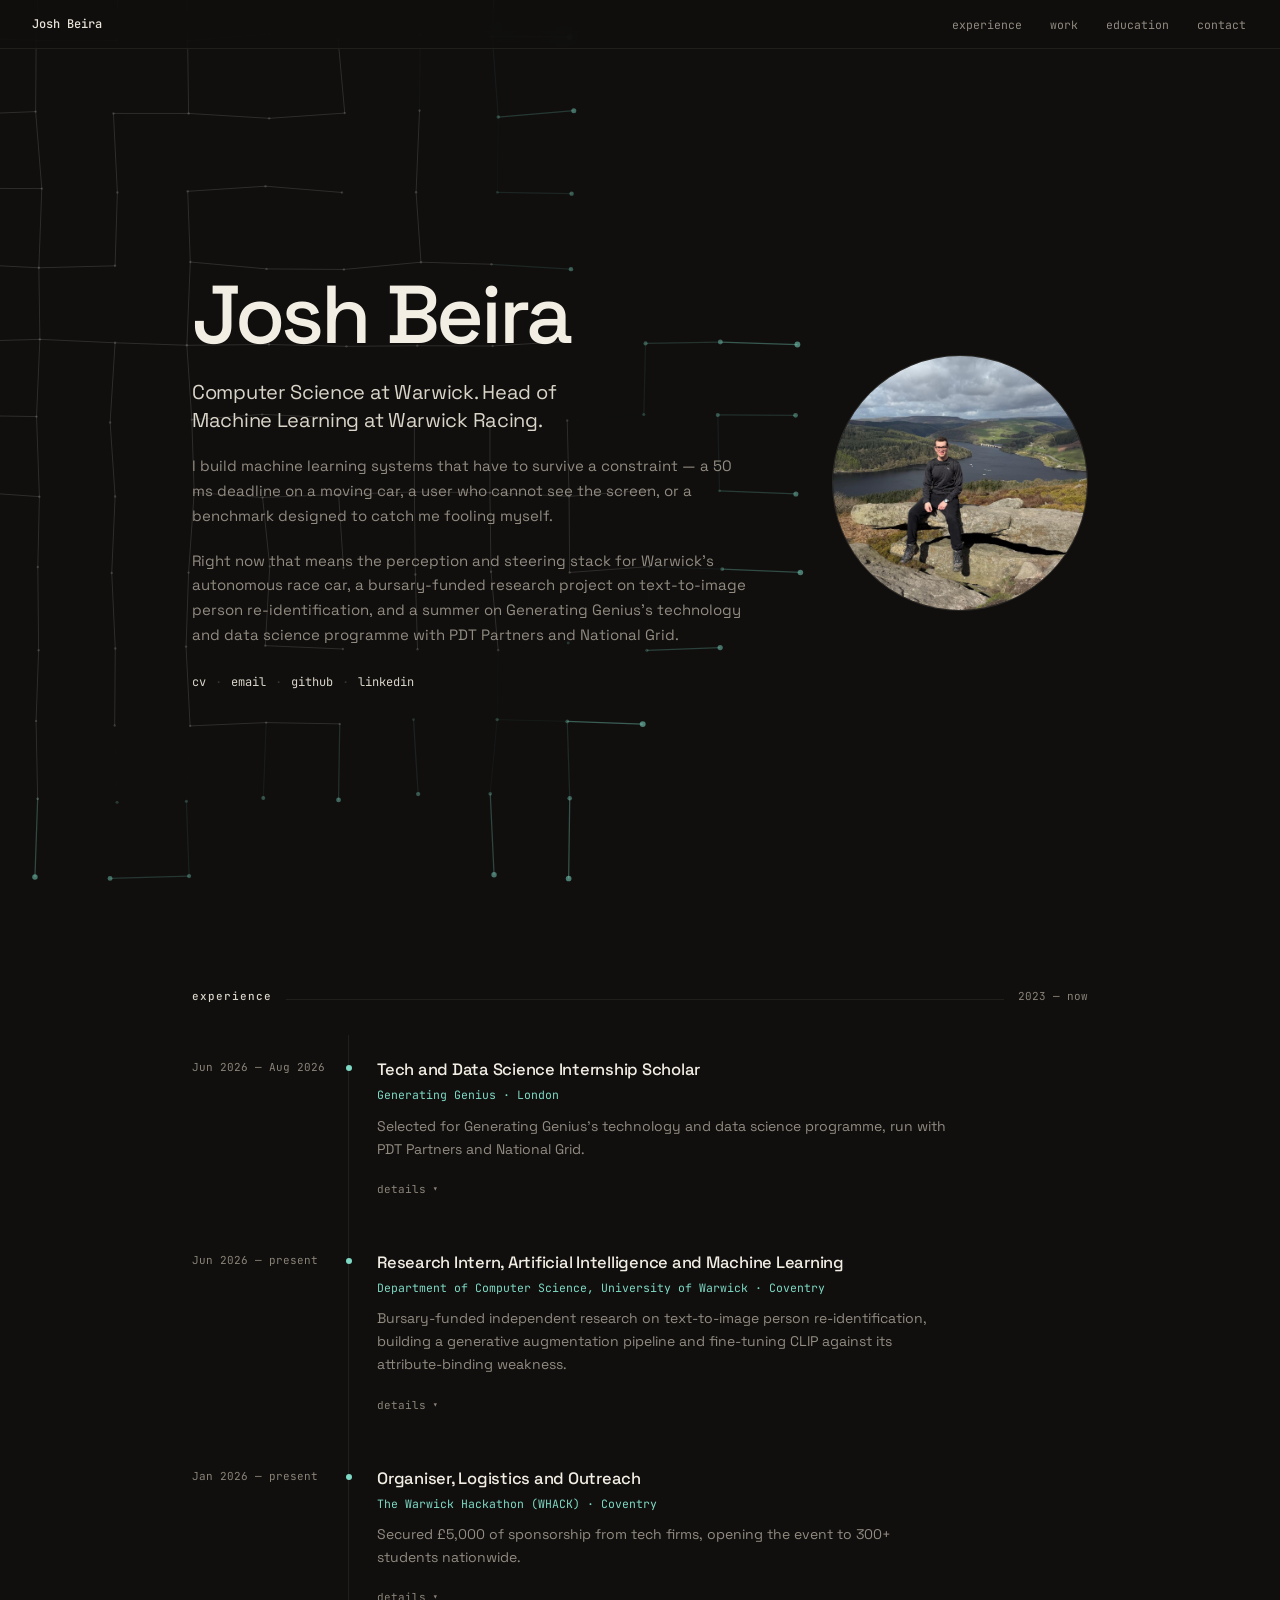
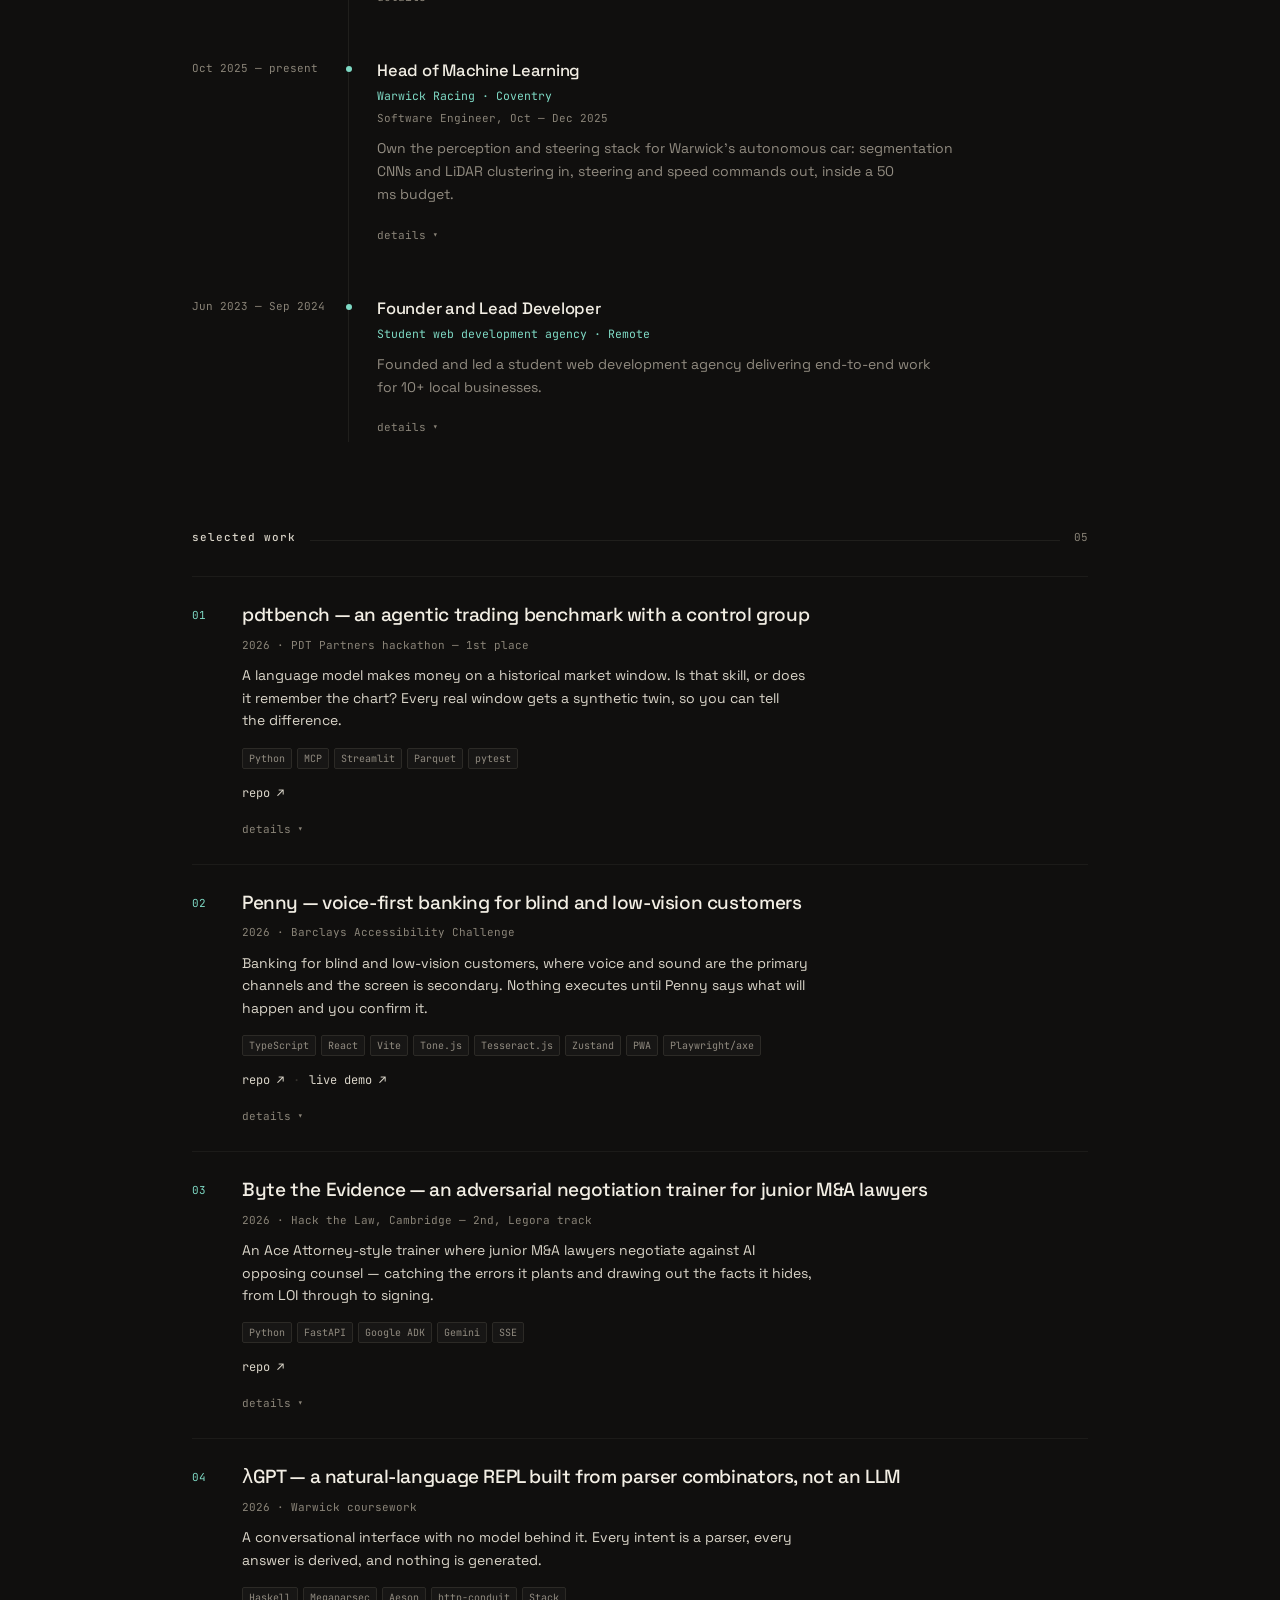
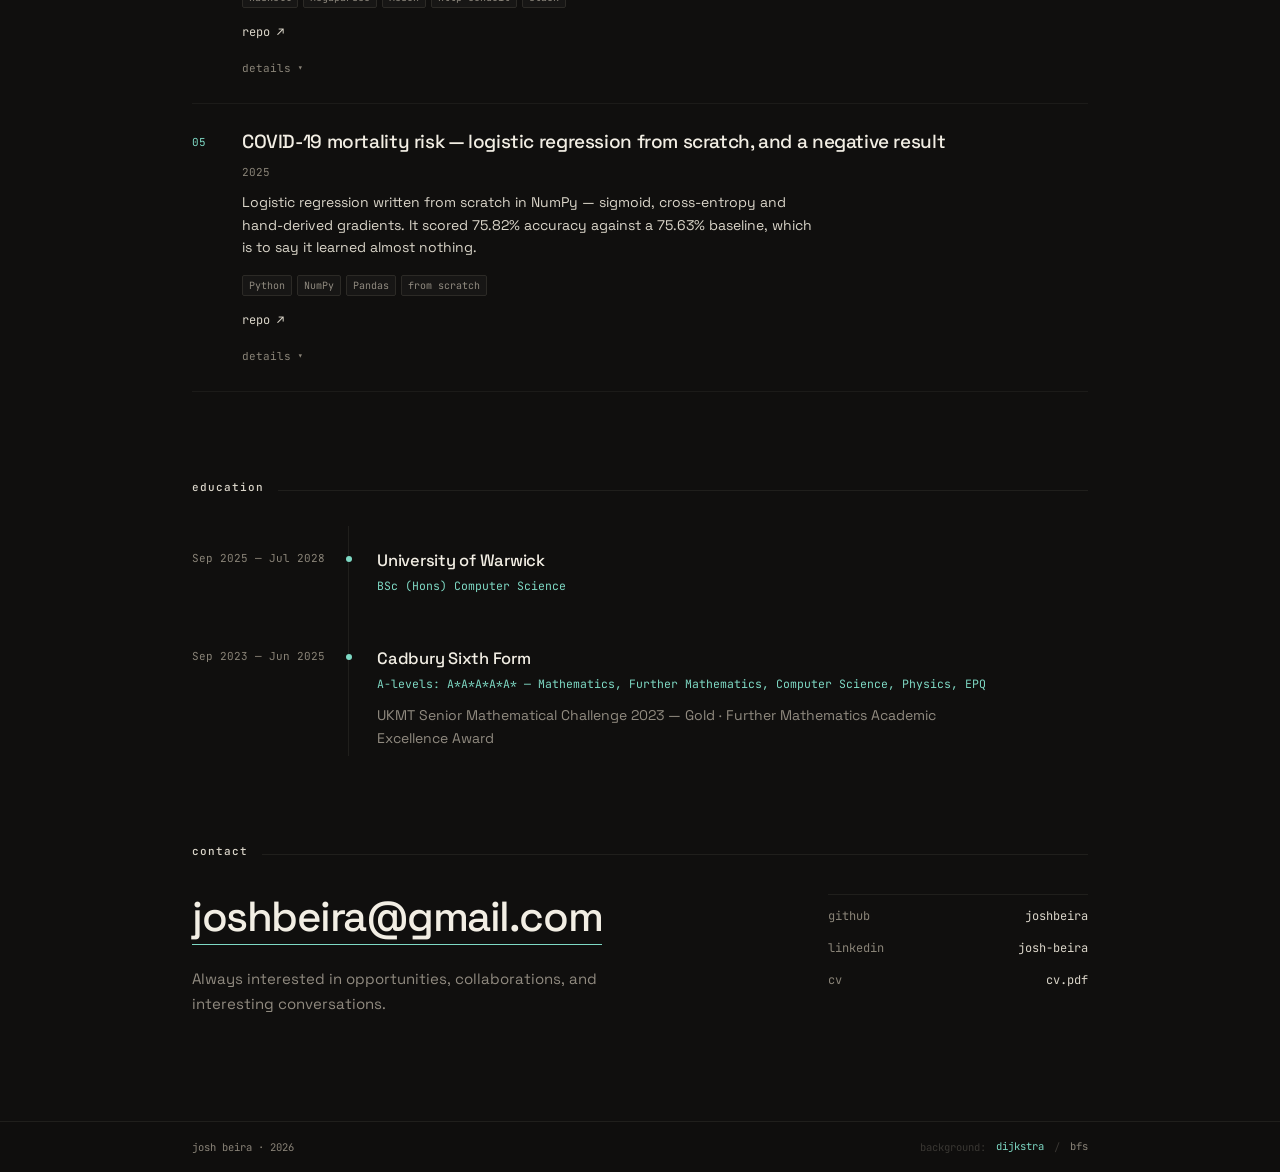
==== commit 44ca243e: "Update portfolio styles and content" ====
--- a/index.html
+++ b/index.html
@@ -85,7 +85,7 @@
         <article class="tl-item">
           <p class="tl-when"><time datetime="2026-06">Jun 2026</time> — <time datetime="2026-08">Aug 2026</time></p>
           <div class="tl-body">
-            <span class="tl-dot tl-dot--dim" aria-hidden="true"></span>
+            <span class="tl-dot" aria-hidden="true"></span>
             <h3 class="tl-role">Tech and Data Science Internship Scholar</h3>
             <p class="tl-org">Generating Genius · London</p>
             <p class="tl-item__summary">Selected for Generating Genius’s technology and data science programme, run with PDT Partners and National Grid.</p>
@@ -158,7 +158,7 @@
         <article class="tl-item">
           <p class="tl-when"><time datetime="2023-06">Jun 2023</time> — <time datetime="2024-09">Sep 2024</time></p>
           <div class="tl-body">
-            <span class="tl-dot tl-dot--dim" aria-hidden="true"></span>
+            <span class="tl-dot" aria-hidden="true"></span>
             <h3 class="tl-role">Founder and Lead Developer</h3>
             <p class="tl-org">Student web development agency · Remote</p>
             <p class="tl-item__summary">Founded and led a student web development agency delivering end-to-end work for 10+ local businesses.</p>
@@ -360,7 +360,7 @@
         <article class="tl-item">
           <p class="tl-when"><time datetime="2023-09">Sep 2023</time> — <time datetime="2025-06">Jun 2025</time></p>
           <div class="tl-body">
-            <span class="tl-dot tl-dot--dim" aria-hidden="true"></span>
+            <span class="tl-dot" aria-hidden="true"></span>
             <h3 class="tl-role">Cadbury Sixth Form</h3>
             <p class="tl-org">A-levels: A*A*A*A*A* — Mathematics, Further Mathematics, Computer Science, Physics, EPQ</p>
             <p class="tl-note">UKMT Senior Mathematical Challenge 2023 — Gold · Further Mathematics Academic Excellence Award</p>
--- a/styles.css
+++ b/styles.css
@@ -417,7 +417,6 @@
   border-radius: 50%;
   background: var(--accent);
 }
-.tl-dot--dim { background: var(--dot-dim); }
 
 .tl-role {
   font-size: clamp(15.5px, 4.2vw, 16.5px);
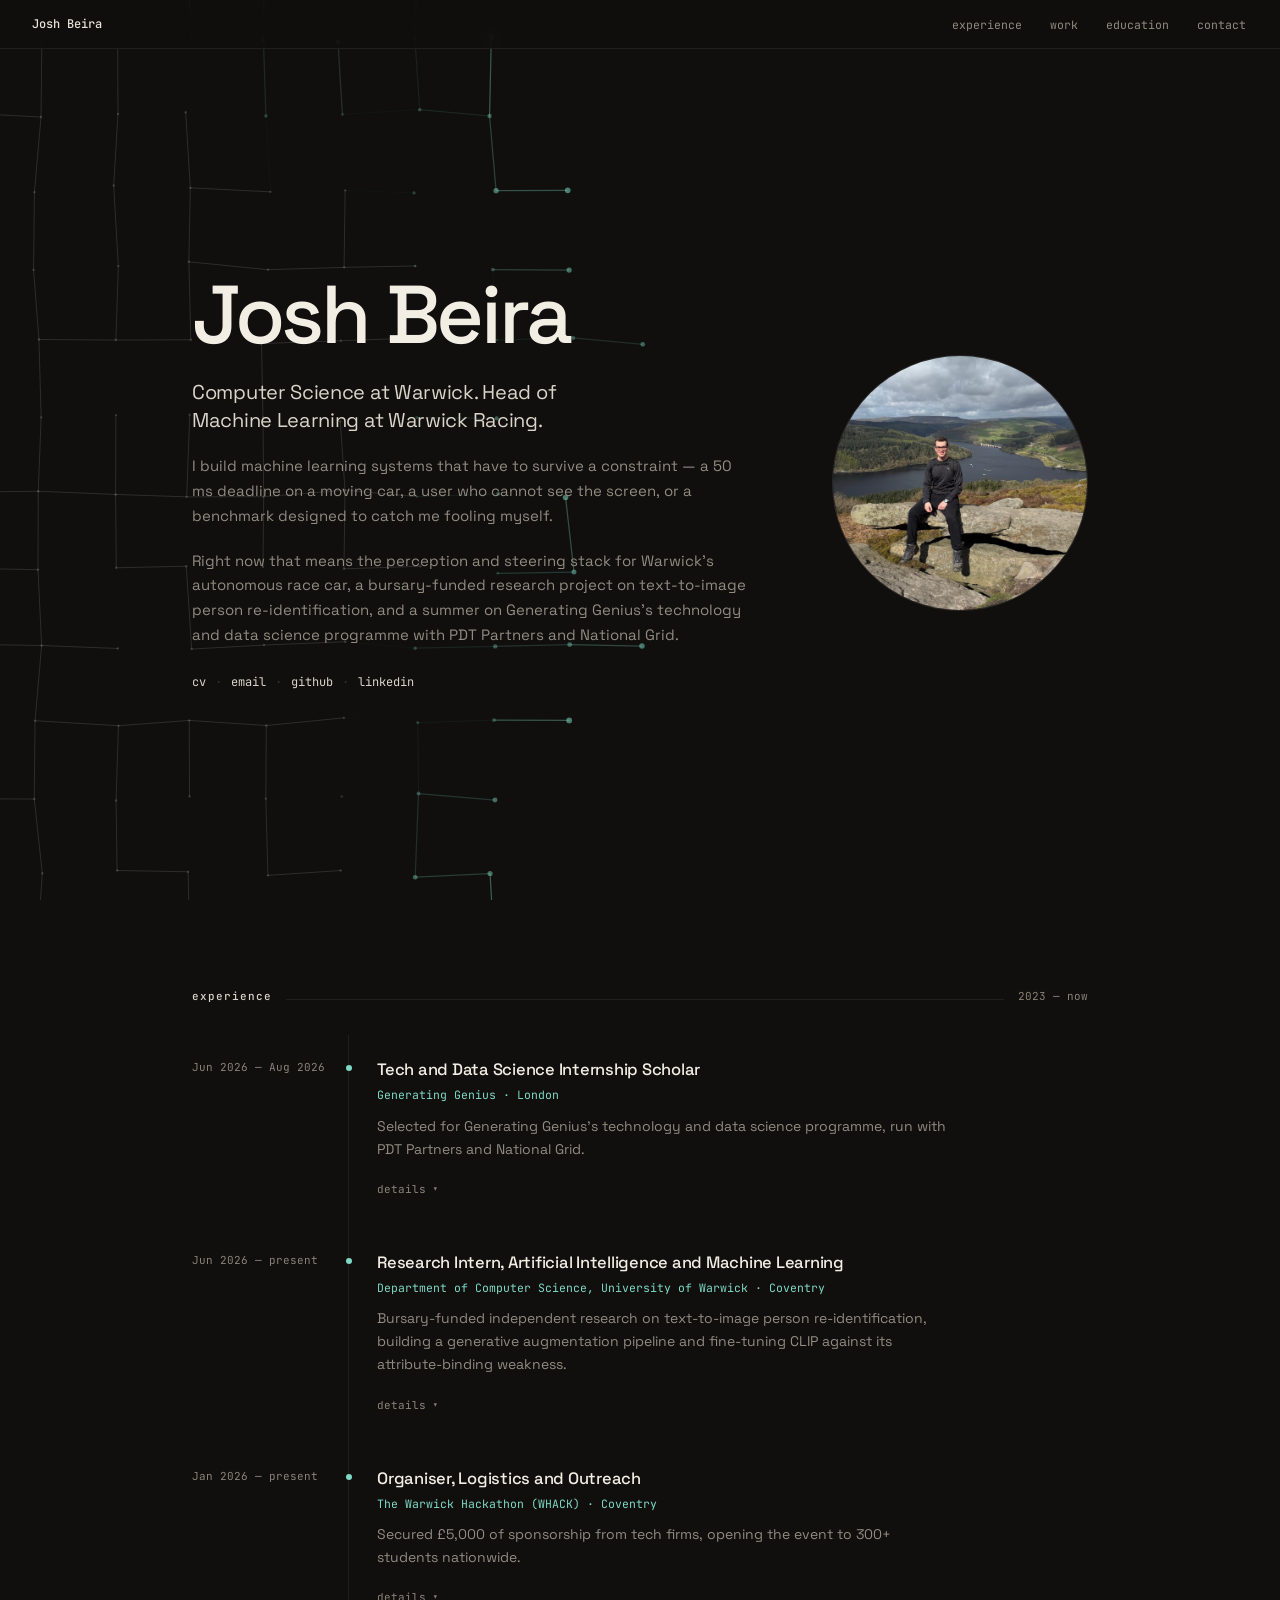
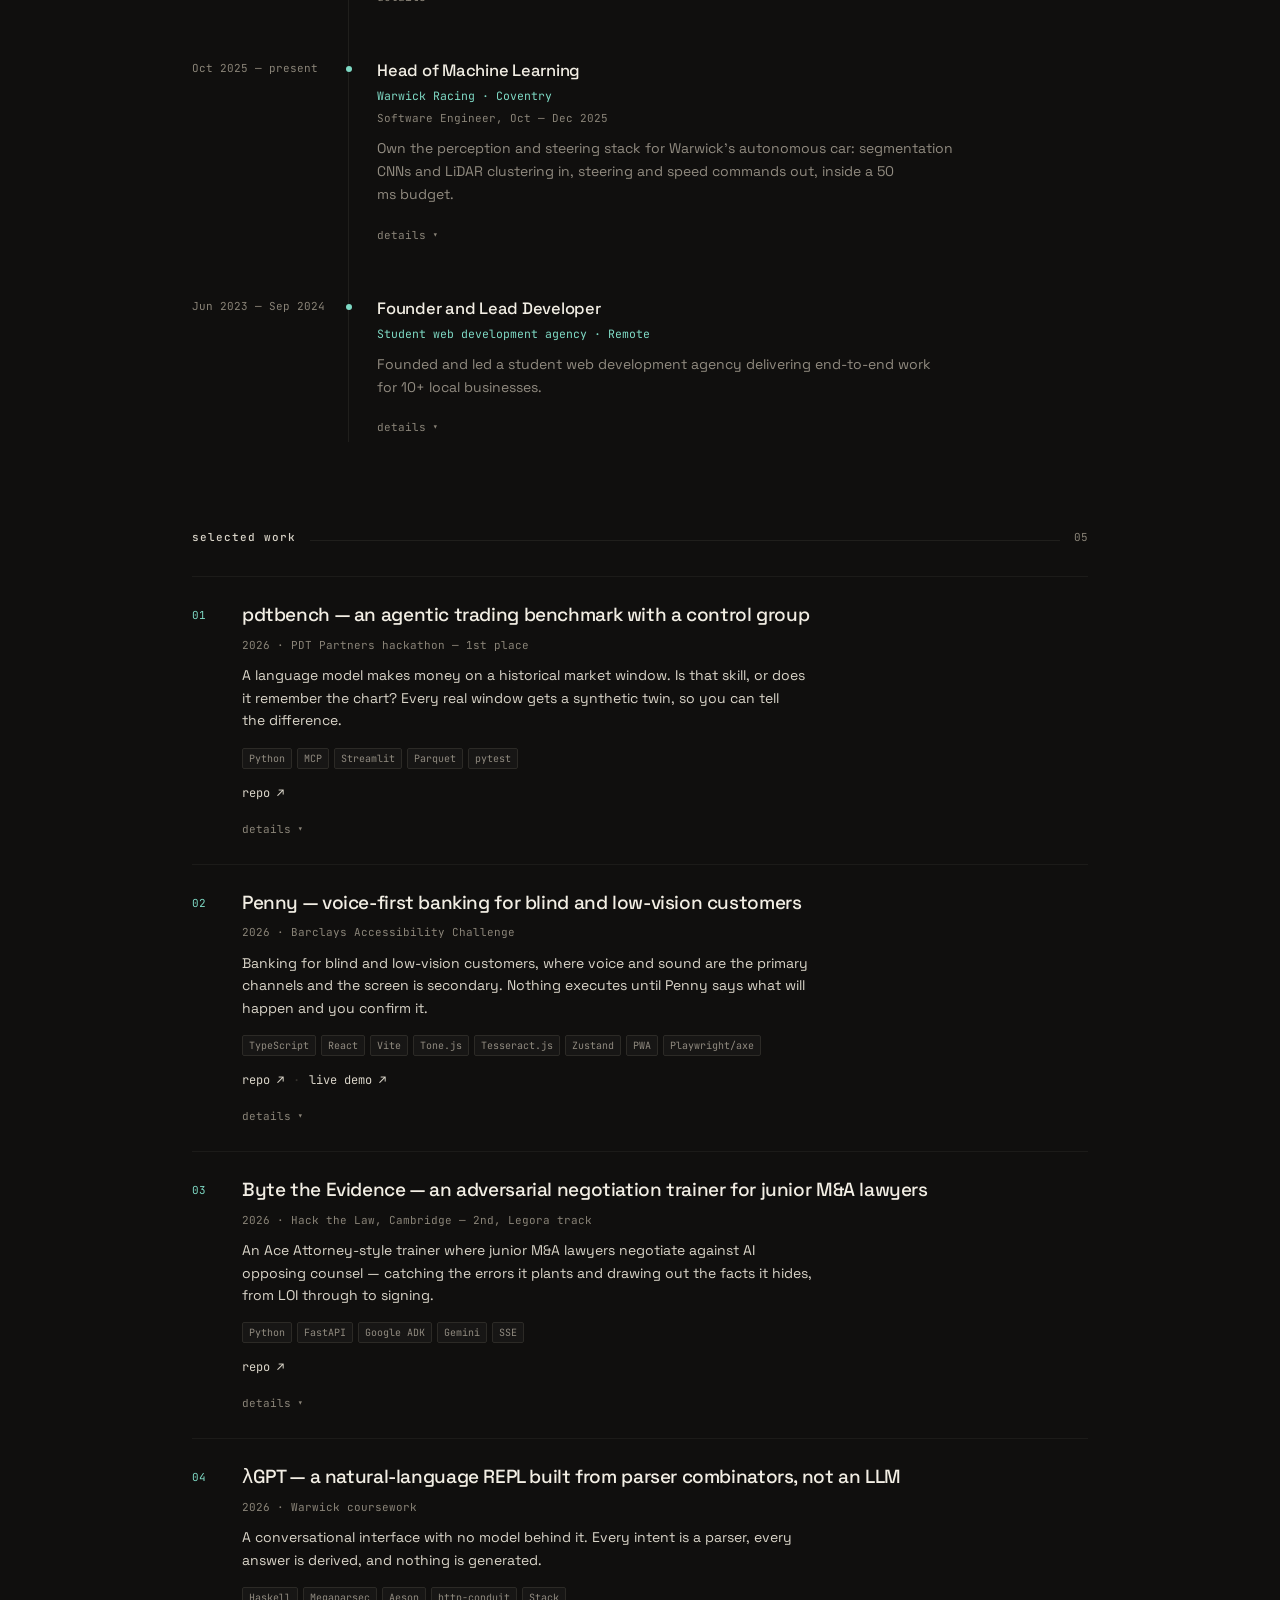
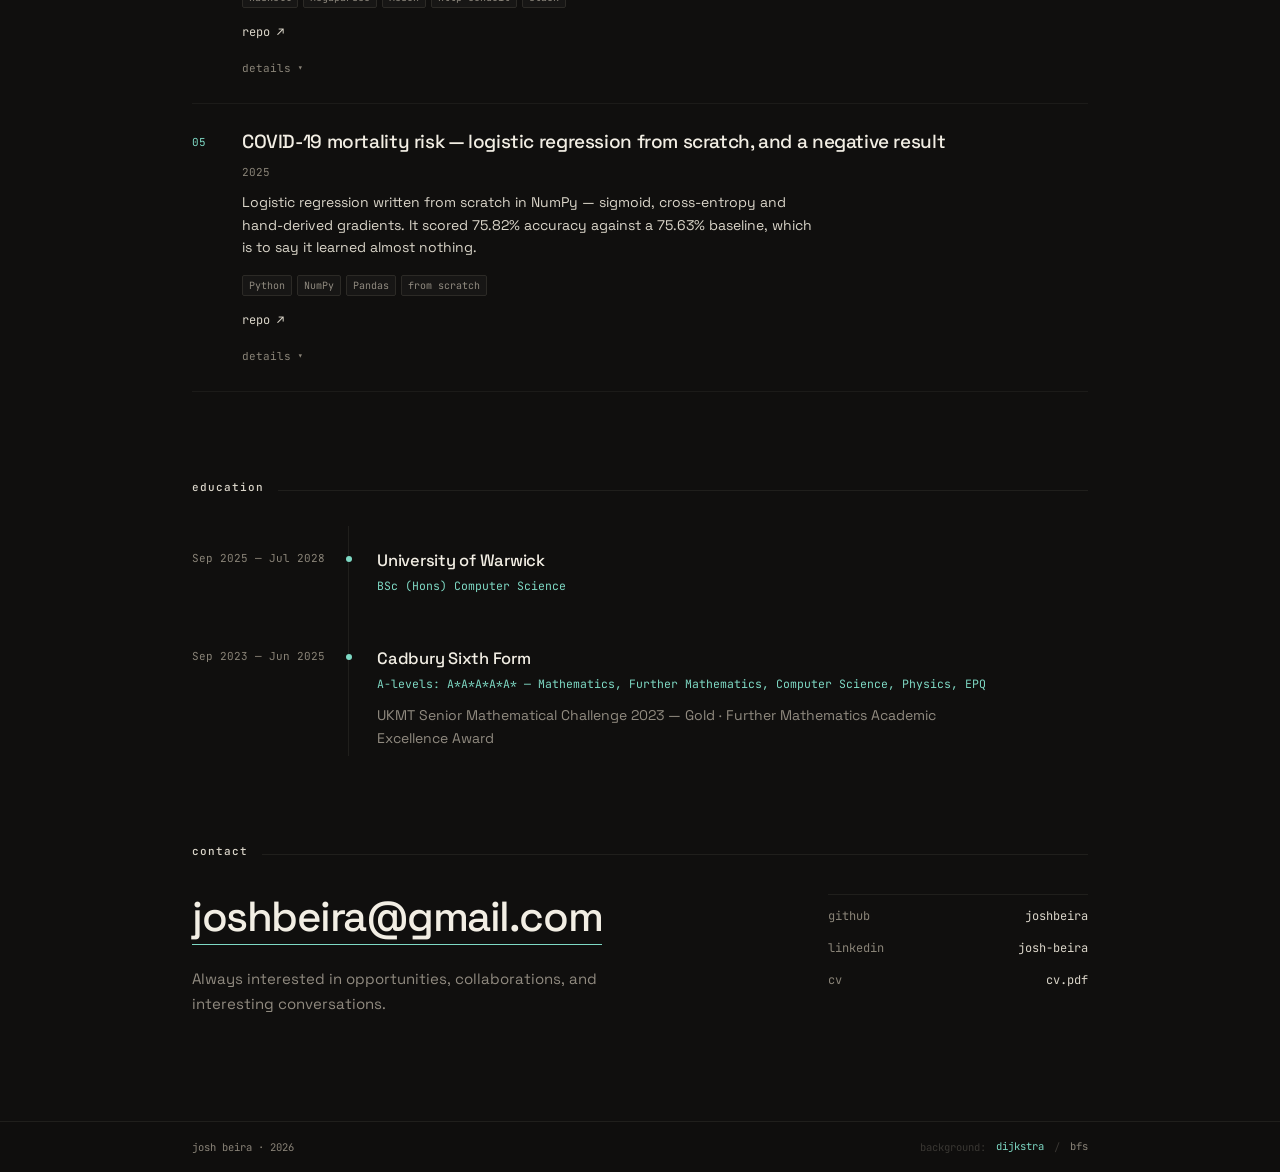
==== commit 4541b366: "Update favicon to use profile picture" ====
--- a/index.html
+++ b/index.html
@@ -23,7 +23,7 @@
 <meta name="twitter:description" content="Second-year CS at Warwick. Head of Machine Learning at Warwick Racing. Real-time perception, agentic benchmarks, and accessible interfaces.">
 <meta name="twitter:image" content="https://joshbeira.com/og.png">
 
-<link rel="icon" href="favicon.svg" type="image/svg+xml">
+<link rel="icon" href="profile.jpg" type="image/jpeg">
 <link rel="preconnect" href="https://fonts.googleapis.com">
 <link rel="preconnect" href="https://fonts.gstatic.com" crossorigin>
 <link href="https://fonts.googleapis.com/css2?family=Space+Grotesk:wght@400;500;600&family=JetBrains+Mono:wght@400;500&display=swap" rel="stylesheet">
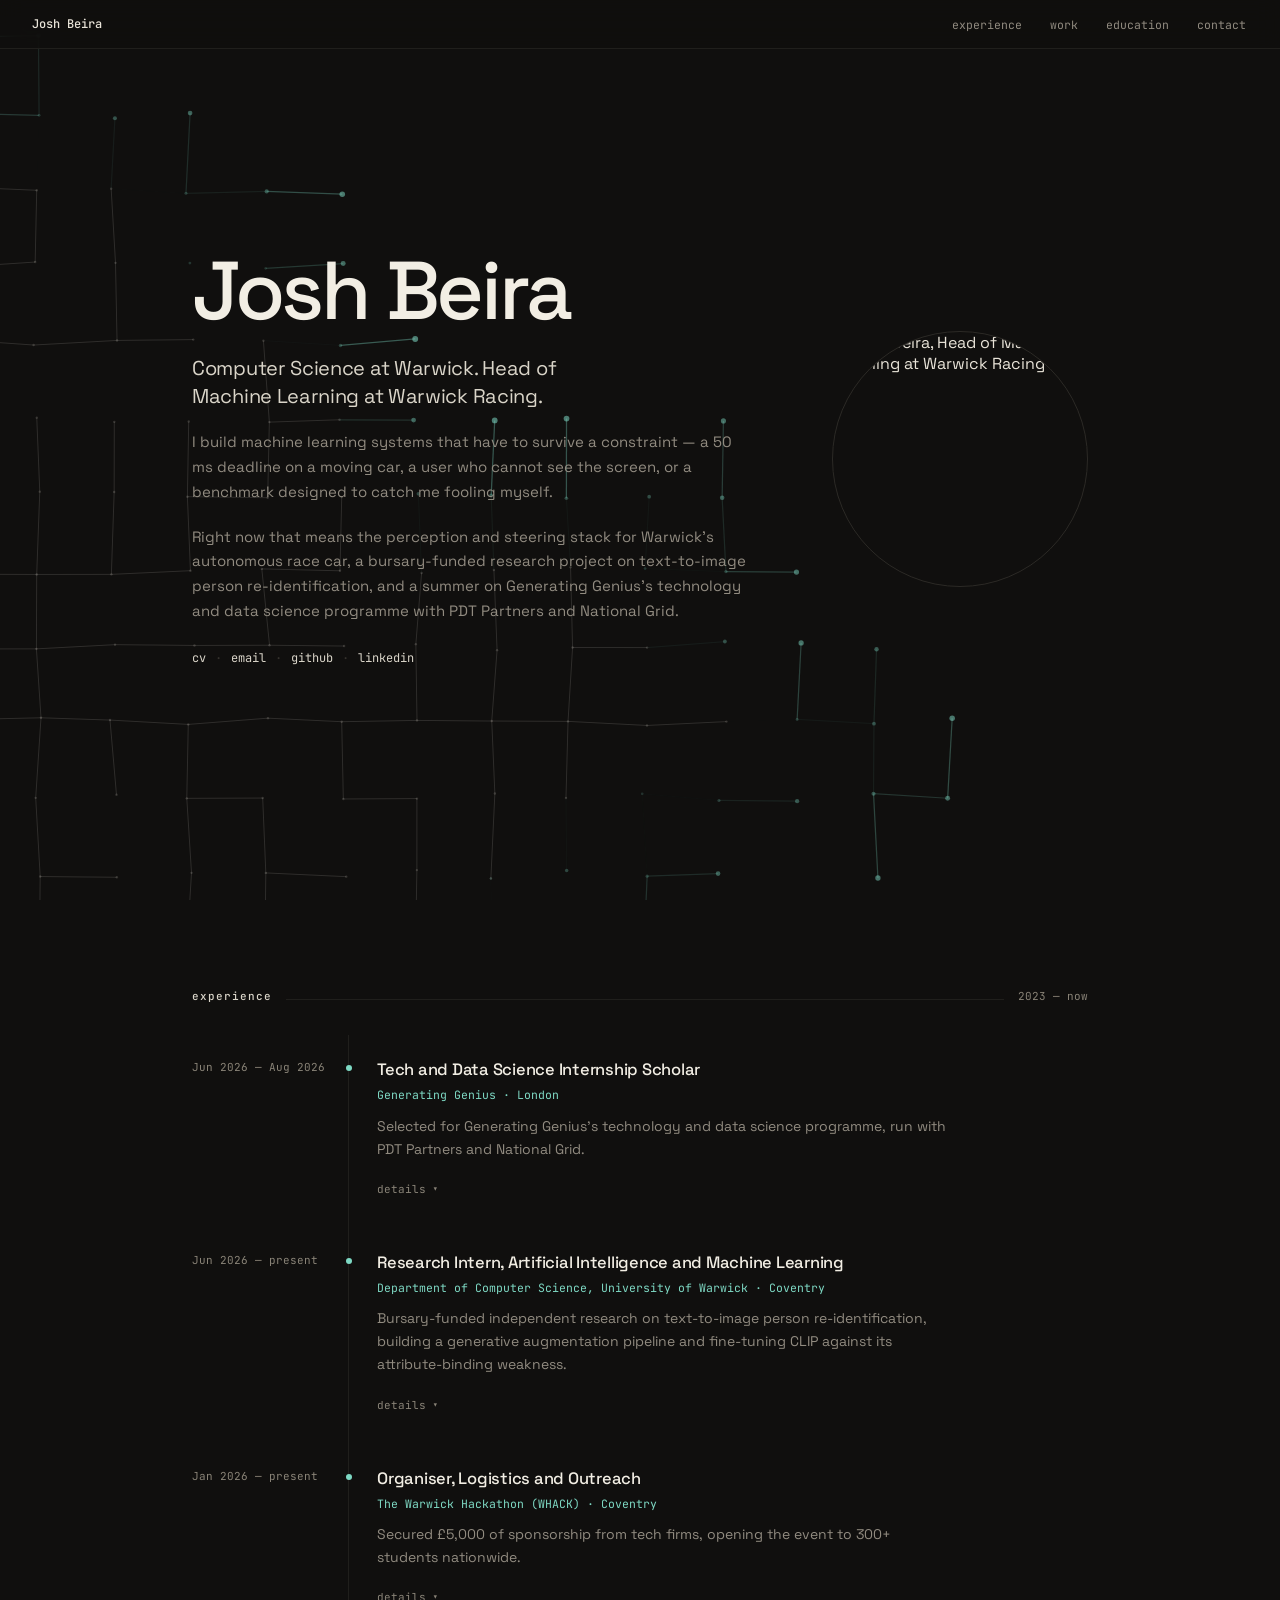
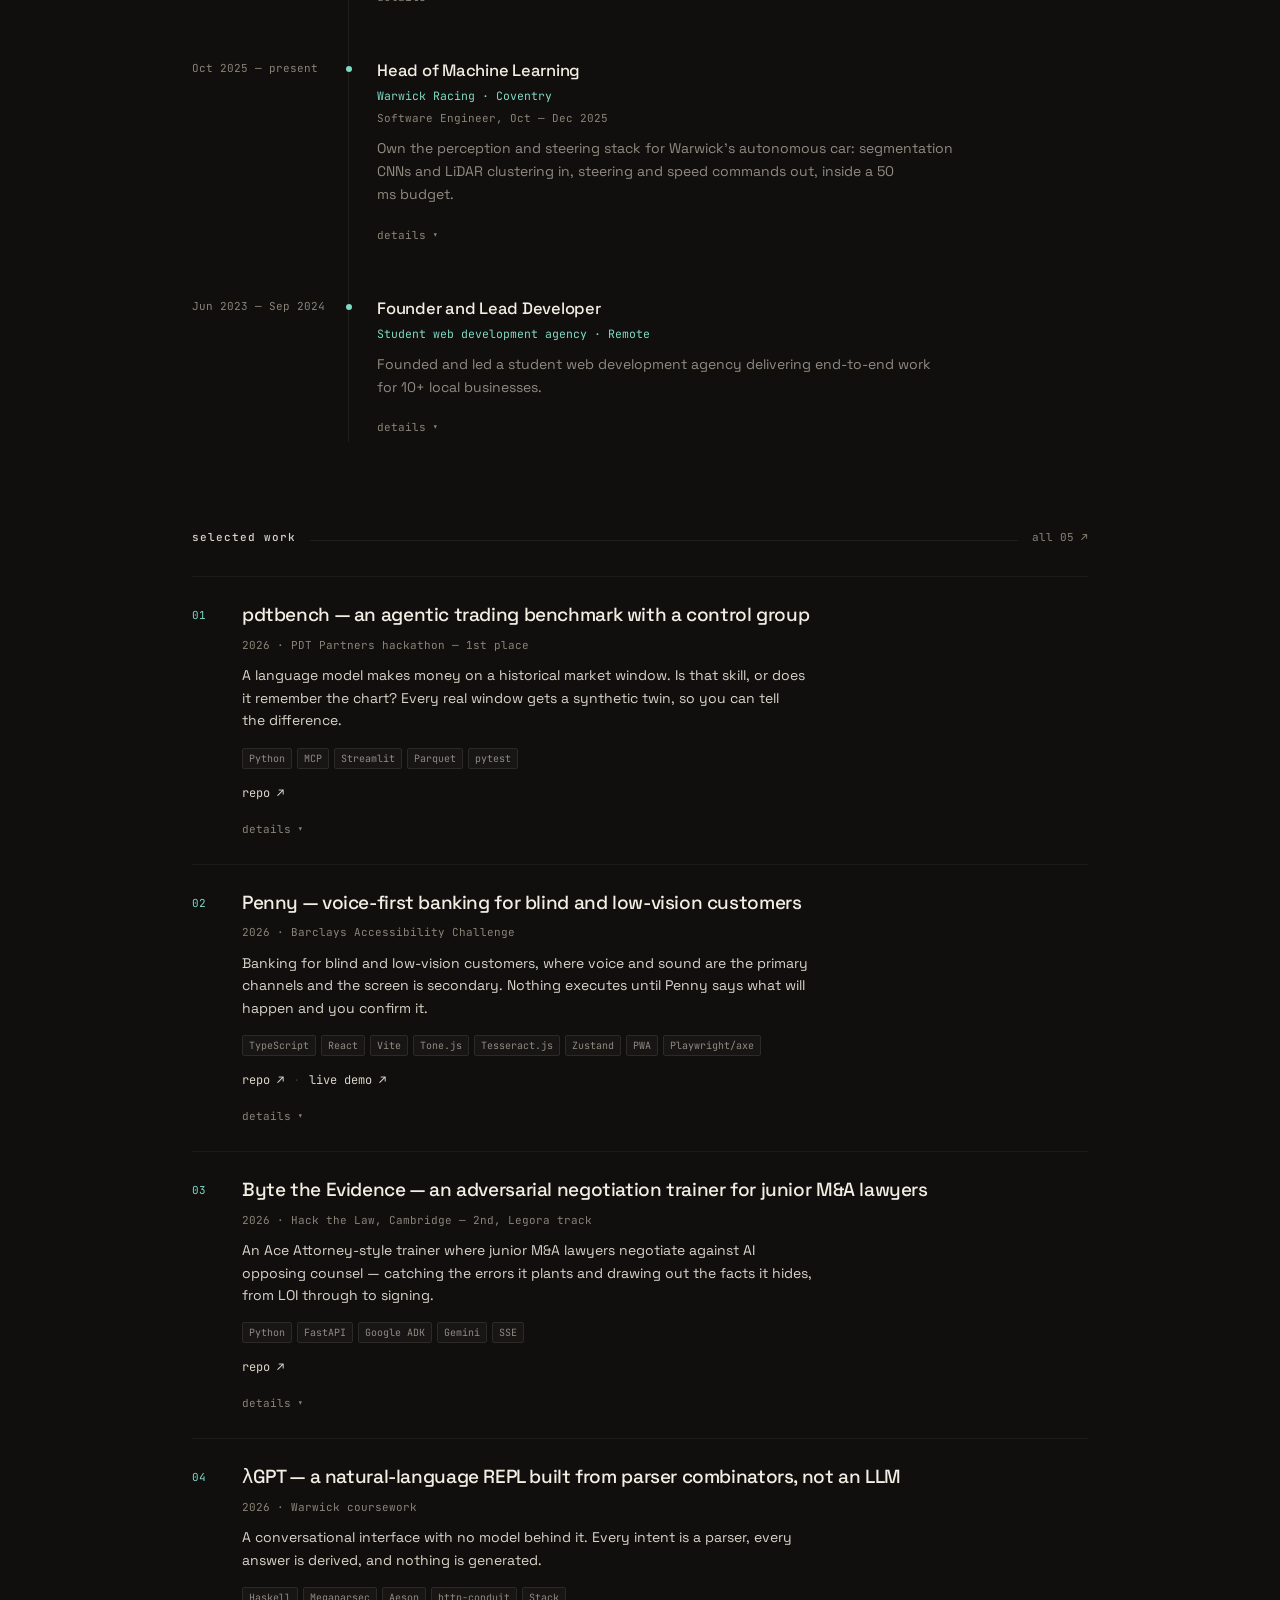
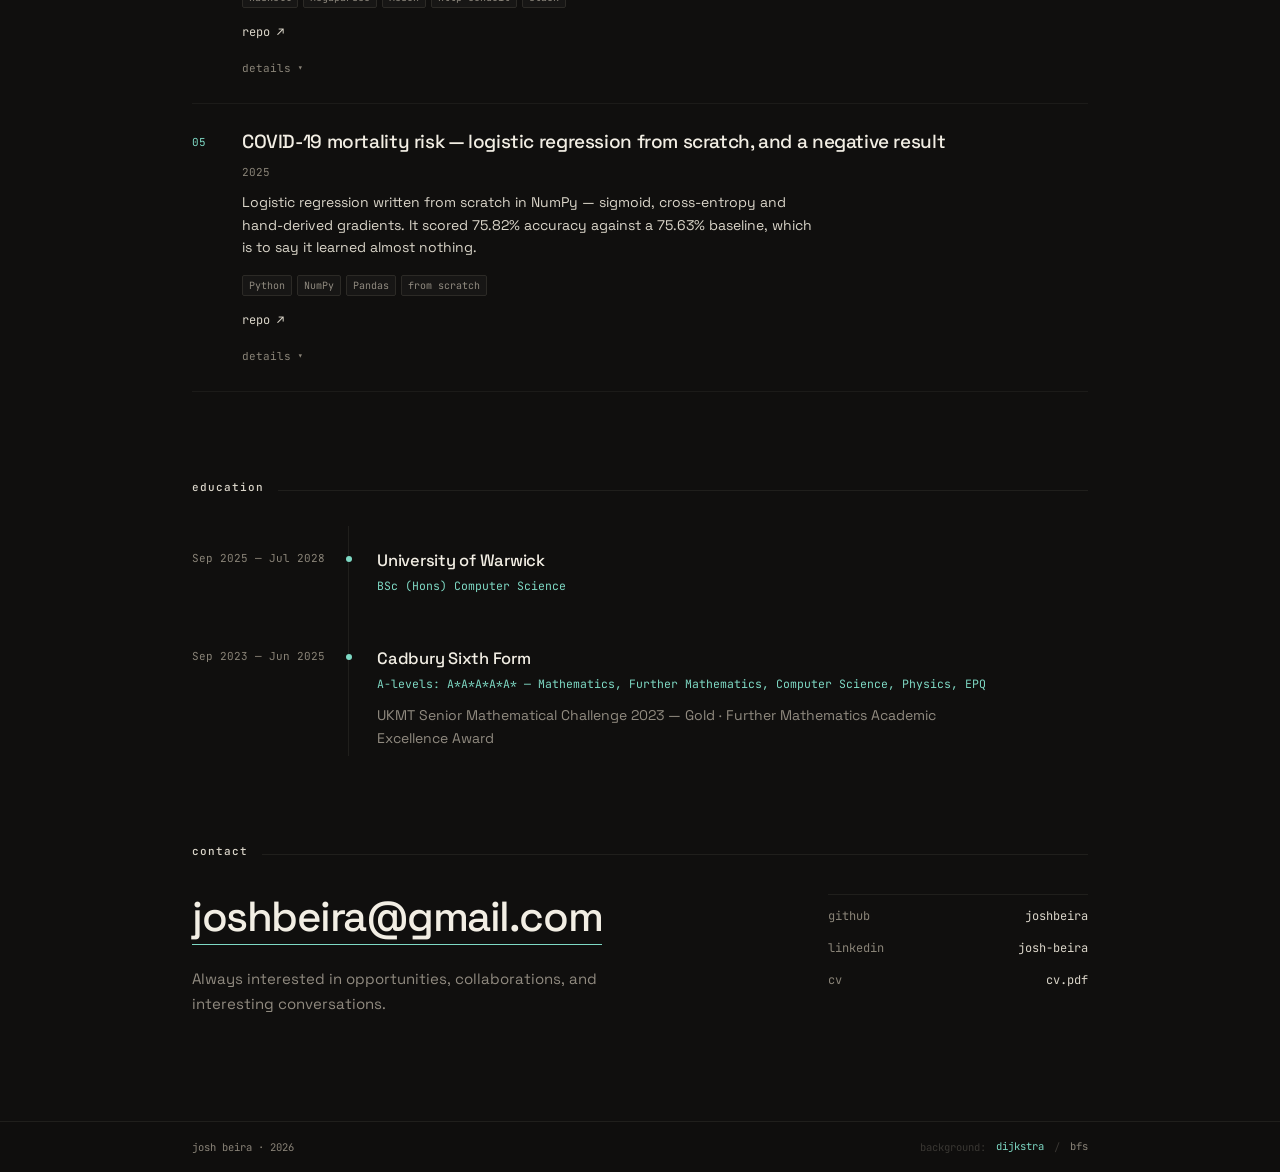
==== commit 33dc14ee: "Rebuild the site's SEO: structured data, project pages, crawlability The site was one page with no s" ====
--- a/index.html
+++ b/index.html
@@ -1,33 +1,192 @@
 <!DOCTYPE html>
-<html lang="en">
+<html lang="en-GB">
 <head>
 <meta charset="utf-8">
 <meta name="viewport" content="width=device-width, initial-scale=1">
 
-<title>Josh Beira — machine learning and real-time systems</title>
-<meta name="description" content="Josh Beira — second-year Computer Science student at the University of Warwick and Head of Machine Learning at Warwick Racing. Real-time perception, agentic benchmarks, and accessible interfaces.">
+<title>Josh Beira — machine learning, real-time systems, Warwick CS</title>
+<meta name="description" content="Josh Beira — Computer Science at Warwick, Head of Machine Learning at Warwick Racing. Real-time perception, agentic benchmarks, accessible interfaces.">
+<meta name="author" content="Josh Beira">
+<meta name="robots" content="index, follow, max-image-preview:large, max-snippet:-1, max-video-preview:-1">
 <meta name="theme-color" content="#100F0E">
 <meta name="color-scheme" content="dark">
+
+<!-- Google Search Console verification. Replace the content value with the token
+     from Search Console → Add property → HTML tag, then uncomment. See SEO.md. -->
+<!-- <meta name="google-site-verification" content="PASTE_TOKEN_HERE"> -->
 
 <link rel="canonical" href="https://joshbeira.com/">
 <meta property="og:url" content="https://joshbeira.com/">
 <meta property="og:type" content="website">
-<meta property="og:title" content="Josh Beira — machine learning and real-time systems">
-<meta property="og:description" content="Second-year CS at Warwick. Head of Machine Learning at Warwick Racing. Real-time perception, agentic benchmarks, and accessible interfaces.">
+<meta property="og:locale" content="en_GB">
+<meta property="og:title" content="Josh Beira — machine learning, real-time systems, Warwick CS">
+<meta property="og:description" content="Computer Science at Warwick. Head of Machine Learning at Warwick Racing. Real-time perception, agentic benchmarks, accessible interfaces.">
 <meta property="og:site_name" content="Josh Beira">
 <meta property="og:image" content="https://joshbeira.com/og.png">
 <meta property="og:image:width" content="1200">
 <meta property="og:image:height" content="630">
+<meta property="og:image:alt" content="Josh Beira — machine learning and real-time systems">
 <meta name="twitter:card" content="summary_large_image">
-<meta name="twitter:title" content="Josh Beira — machine learning and real-time systems">
-<meta name="twitter:description" content="Second-year CS at Warwick. Head of Machine Learning at Warwick Racing. Real-time perception, agentic benchmarks, and accessible interfaces.">
+<meta name="twitter:title" content="Josh Beira — machine learning, real-time systems, Warwick CS">
+<meta name="twitter:description" content="Computer Science at Warwick. Head of Machine Learning at Warwick Racing. Real-time perception, agentic benchmarks, accessible interfaces.">
 <meta name="twitter:image" content="https://joshbeira.com/og.png">
-
-<link rel="icon" href="profile.jpg" type="image/jpeg">
+<meta name="twitter:image:alt" content="Josh Beira — machine learning and real-time systems">
+
+<link rel="icon" href="/favicon-32.png" sizes="32x32" type="image/png">
+<link rel="icon" href="/icon-192.png" sizes="192x192" type="image/png">
+<link rel="apple-touch-icon" href="/apple-touch-icon.png">
+<link rel="manifest" href="/site.webmanifest">
+
 <link rel="preconnect" href="https://fonts.googleapis.com">
 <link rel="preconnect" href="https://fonts.gstatic.com" crossorigin>
+<link rel="preload" as="image" type="image/webp" fetchpriority="high"
+      imagesrcset="/img/profile-260.webp 1x, /img/profile-520.webp 2x">
 <link href="https://fonts.googleapis.com/css2?family=Space+Grotesk:wght@400;500;600&family=JetBrains+Mono:wght@400;500&display=swap" rel="stylesheet">
 <link rel="stylesheet" href="styles.css">
+
+<script type="application/ld+json">
+{
+  "@context": "https://schema.org",
+  "@graph": [
+    {
+      "@type": "Person",
+      "@id": "https://joshbeira.com/#person",
+      "name": "Josh Beira",
+      "givenName": "Josh",
+      "familyName": "Beira",
+      "url": "https://joshbeira.com/",
+      "mainEntityOfPage": "https://joshbeira.com/",
+      "image": {
+        "@type": "ImageObject",
+        "url": "https://joshbeira.com/img/profile-1024.jpg",
+        "width": 1024,
+        "height": 1024
+      },
+      "email": "mailto:joshbeira@gmail.com",
+      "jobTitle": "Head of Machine Learning, Warwick Racing",
+      "description": "Computer Science student at the University of Warwick and Head of Machine Learning at Warwick Racing, working on real-time perception for autonomous racing, text-to-image person re-identification, and agentic benchmarks.",
+      "knowsLanguage": "en-GB",
+      "nationality": { "@type": "Country", "name": "United Kingdom" },
+      "sameAs": [
+        "https://github.com/joshbeira",
+        "https://linkedin.com/in/josh-beira"
+      ],
+      "worksFor": {
+        "@type": "Organization",
+        "name": "Warwick Racing",
+        "url": "https://warwickracing.uk/",
+        "parentOrganization": {
+          "@type": "CollegeOrUniversity",
+          "name": "University of Warwick",
+          "url": "https://warwick.ac.uk/"
+        }
+      },
+      "affiliation": [
+        {
+          "@type": "CollegeOrUniversity",
+          "name": "University of Warwick",
+          "sameAs": "https://en.wikipedia.org/wiki/University_of_Warwick",
+          "url": "https://warwick.ac.uk/"
+        },
+        { "@type": "Organization", "name": "Warwick Racing", "url": "https://warwickracing.uk/" },
+        { "@type": "Organization", "name": "The Warwick Hackathon (WHACK)" }
+      ],
+      "alumniOf": [
+        {
+          "@type": "CollegeOrUniversity",
+          "name": "University of Warwick",
+          "url": "https://warwick.ac.uk/"
+        },
+        { "@type": "EducationalOrganization", "name": "Cadbury Sixth Form", "address": "Birmingham, United Kingdom" }
+      ],
+      "hasOccupation": {
+        "@type": "Occupation",
+        "name": "Machine Learning Engineer",
+        "occupationalCategory": "15-2051.00",
+        "skills": "Computer vision, deep learning, reinforcement learning, real-time perception, LLM agents, software engineering"
+      },
+      "knowsAbout": [
+        "Machine learning",
+        "Deep learning",
+        "Computer vision",
+        "Real-time perception",
+        "Autonomous vehicles",
+        "Driverless racing",
+        "Convolutional neural networks",
+        "Semantic segmentation",
+        "LiDAR clustering",
+        "Sensor fusion",
+        "SLAM",
+        "Reinforcement learning",
+        "Sim-to-real transfer",
+        "CLIP",
+        "Vision-language models",
+        "Text-to-image person re-identification",
+        "Stable Diffusion",
+        "Generative data augmentation",
+        "Large language model agents",
+        "Agentic benchmarks",
+        "LLM evaluation",
+        "Model Context Protocol",
+        "Quantitative trading research",
+        "Accessibility engineering",
+        "Screen-reader-first interfaces",
+        "Software engineering",
+        "Python",
+        "Haskell",
+        "TypeScript",
+        "React",
+        "PyTorch",
+        "NumPy",
+        "Parser combinators",
+        "Functional programming"
+      ],
+      "award": [
+        "1st place, PDT Partners hackathon 2026",
+        "2nd place, Legora track, Hack the Law Cambridge 2026",
+        "UKMT Senior Mathematical Challenge 2023 — Gold",
+        "Further Mathematics Academic Excellence Award",
+        "A-levels A*A*A*A*A*"
+      ]
+    },
+    {
+      "@type": "WebSite",
+      "@id": "https://joshbeira.com/#website",
+      "url": "https://joshbeira.com/",
+      "name": "Josh Beira",
+      "description": "Portfolio of Josh Beira — machine learning, real-time systems and accessible software.",
+      "inLanguage": "en-GB",
+      "publisher": { "@id": "https://joshbeira.com/#person" },
+      "copyrightHolder": { "@id": "https://joshbeira.com/#person" }
+    },
+    {
+      "@type": "ProfilePage",
+      "@id": "https://joshbeira.com/#profilepage",
+      "url": "https://joshbeira.com/",
+      "name": "Josh Beira — machine learning, real-time systems, Warwick CS",
+      "isPartOf": { "@id": "https://joshbeira.com/#website" },
+      "about": { "@id": "https://joshbeira.com/#person" },
+      "mainEntity": { "@id": "https://joshbeira.com/#person" },
+      "inLanguage": "en-GB",
+      "primaryImageOfPage": "https://joshbeira.com/og.png"
+    },
+    {
+      "@type": "ItemList",
+      "@id": "https://joshbeira.com/#selected-work",
+      "name": "Selected work by Josh Beira",
+      "itemListOrder": "https://schema.org/ItemListOrderDescending",
+      "numberOfItems": 5,
+      "itemListElement": [
+        { "@type": "ListItem", "position": 1, "url": "https://joshbeira.com/work/pdtbench/", "name": "pdtbench — an agentic trading benchmark with a control group" },
+        { "@type": "ListItem", "position": 2, "url": "https://joshbeira.com/work/penny/", "name": "Penny — voice-first banking for blind and low-vision customers" },
+        { "@type": "ListItem", "position": 3, "url": "https://joshbeira.com/work/byte-the-evidence/", "name": "Byte the Evidence — an adversarial negotiation trainer for junior M&A lawyers" },
+        { "@type": "ListItem", "position": 4, "url": "https://joshbeira.com/work/lambdagpt/", "name": "λGPT — a natural-language REPL built from parser combinators" },
+        { "@type": "ListItem", "position": 5, "url": "https://joshbeira.com/work/covid-mortality-risk-model/", "name": "COVID-19 mortality risk — logistic regression from scratch, and a negative result" }
+      ]
+    }
+  ]
+}
+</script>
 </head>
 <body>
 
@@ -53,8 +212,13 @@
 
     <section class="hero">
       <div class="hero__inner">
-        <img class="hero__photo" src="profile.jpg" width="120" height="120"
-             alt="Josh Beira" decoding="async">
+        <picture class="hero__pic">
+          <source type="image/webp" srcset="/img/profile-260.webp 1x, /img/profile-520.webp 2x">
+          <img class="hero__photo" src="/img/profile-260.jpg"
+               srcset="/img/profile-260.jpg 1x, /img/profile-520.jpg 2x"
+               width="260" height="260" fetchpriority="high" decoding="async"
+               alt="Josh Beira, Head of Machine Learning at Warwick Racing">
+        </picture>
         <div class="hero__text">
         <h1 class="hero__name">Josh Beira</h1>
         <p class="hero__lead">Computer Science at Warwick. Head of Machine Learning at Warwick Racing.</p>
@@ -178,13 +342,13 @@
       <div class="section__head">
         <h2>selected work</h2>
         <span class="section__rule" aria-hidden="true"></span>
-        <span class="section__count">05</span>
+        <a class="section__count" href="/work/">all 05 ↗</a>
       </div>
 
       <article class="work-row">
         <span class="work-row__num" aria-hidden="true">01</span>
         <div class="work-row__body">
-          <h3 class="work-row__title"><a href="https://github.com/joshbeira/Agentic-Trading-Benchmark-PDT-Hackathon-" rel="noopener" target="_blank">pdtbench — an agentic trading benchmark with a control group</a></h3>
+          <h3 class="work-row__title"><a href="/work/pdtbench/">pdtbench — an agentic trading benchmark with a control group</a></h3>
           <p class="work-row__meta">2026 · PDT Partners hackathon — 1st place</p>
           <p class="work-row__summary">A language model makes money on a historical market window. Is that skill, or does it remember the chart? Every real window gets a synthetic twin, so you can tell the difference.</p>
           <p class="work-row__tags">
@@ -216,7 +380,7 @@
       <article class="work-row">
         <span class="work-row__num" aria-hidden="true">02</span>
         <div class="work-row__body">
-          <h3 class="work-row__title"><a href="https://github.com/joshbeira/Penny" rel="noopener" target="_blank">Penny — voice-first banking for blind and low-vision customers</a></h3>
+          <h3 class="work-row__title"><a href="/work/penny/">Penny — voice-first banking for blind and low-vision customers</a></h3>
           <p class="work-row__meta">2026 · Barclays Accessibility Challenge</p>
           <p class="work-row__summary">Banking for blind and low-vision customers, where voice and sound are the primary channels and the screen is secondary. Nothing executes until Penny says what will happen and you confirm it.</p>
           <p class="work-row__tags">
@@ -252,7 +416,7 @@
       <article class="work-row">
         <span class="work-row__num" aria-hidden="true">03</span>
         <div class="work-row__body">
-          <h3 class="work-row__title"><a href="https://github.com/joshbeira/byte-the-evidence-sol2" rel="noopener" target="_blank">Byte the Evidence — an adversarial negotiation trainer for junior M&amp;A lawyers</a></h3>
+          <h3 class="work-row__title"><a href="/work/byte-the-evidence/">Byte the Evidence — an adversarial negotiation trainer for junior M&amp;A lawyers</a></h3>
           <p class="work-row__meta">2026 · Hack the Law, Cambridge — 2nd, Legora track</p>
           <p class="work-row__summary">An Ace Attorney-style trainer where junior M&amp;A lawyers negotiate against AI opposing counsel — catching the errors it plants and drawing out the facts it hides, from LOI through to signing.</p>
           <p class="work-row__tags">
@@ -281,7 +445,7 @@
       <article class="work-row">
         <span class="work-row__num" aria-hidden="true">04</span>
         <div class="work-row__body">
-          <h3 class="work-row__title"><a href="https://github.com/joshbeira/LambdaGPT" rel="noopener" target="_blank">λGPT — a natural-language REPL built from parser combinators, not an LLM</a></h3>
+          <h3 class="work-row__title"><a href="/work/lambdagpt/">λGPT — a natural-language REPL built from parser combinators, not an LLM</a></h3>
           <p class="work-row__meta">2026 · Warwick coursework</p>
           <p class="work-row__summary">A conversational interface with no model behind it. Every intent is a parser, every answer is derived, and nothing is generated.</p>
           <p class="work-row__tags">
@@ -311,7 +475,7 @@
       <article class="work-row">
         <span class="work-row__num" aria-hidden="true">05</span>
         <div class="work-row__body">
-          <h3 class="work-row__title"><a href="https://github.com/joshbeira/COVID-Mortality-Risk-Model" rel="noopener" target="_blank">COVID-19 mortality risk — logistic regression from scratch, and a negative result</a></h3>
+          <h3 class="work-row__title"><a href="/work/covid-mortality-risk-model/">COVID-19 mortality risk — logistic regression from scratch, and a negative result</a></h3>
           <p class="work-row__meta">2025</p>
           <p class="work-row__summary">Logistic regression written from scratch in NumPy — sigmoid, cross-entropy and hand-derived gradients. It scored 75.82% accuracy against a 75.63% baseline, which is to say it learned almost nothing.</p>
           <p class="work-row__tags">
--- a/styles.css
+++ b/styles.css
@@ -567,3 +567,198 @@
   .hero__photo { grid-column: 1; grid-row: 1; width: 150px; }
   .hero__text  { grid-column: 1; grid-row: 2; }
 }
+
+/* --- responsive hero picture ------------------------------------------------
+   display:contents drops the <picture> out of the grid so the <img> inside stays
+   the grid item and every .hero__photo rule above still applies unchanged. */
+.hero__pic { display: contents; }
+
+/* --- case-study pages (/work/…) --------------------------------------------
+   Own page type, but every value below is an existing token; nothing new is
+   introduced to the palette or the type scale. */
+
+.crumbs {
+  margin: clamp(28px, 6vw, 44px) 0 0;
+  font-family: var(--mono);
+  font-size: 11px;
+  letter-spacing: 0.04em;
+  color: var(--faint);
+}
+.crumbs ol {
+  display: flex;
+  flex-wrap: wrap;
+  gap: 8px;
+  margin: 0;
+  padding: 0;
+  list-style: none;
+}
+.crumbs li + li::before { content: "/"; margin-right: 8px; color: var(--sep); }
+.crumbs a { color: var(--muted); }
+.crumbs a:hover { color: var(--accent); }
+.crumbs [aria-current="page"] { color: var(--ink-dim); }
+
+.case { padding: clamp(26px, 5vw, 40px) 0 0; }
+
+.case__kicker {
+  font-family: var(--mono);
+  font-size: 11px;
+  letter-spacing: 0.09em;
+  color: var(--accent);
+}
+
+.case__title {
+  margin-top: 16px;
+  max-width: 22ch;
+  font-size: clamp(30px, 7.2vw, 54px);
+  line-height: 1.02;
+  letter-spacing: -0.035em;
+  font-weight: 500;
+  color: var(--ink-bright);
+  text-wrap: pretty;
+}
+
+.case__lead {
+  margin: 22px 0 0;
+  max-width: 52ch;
+  font-size: clamp(16px, 4.4vw, 19px);
+  line-height: 1.5;
+  letter-spacing: -0.012em;
+  color: var(--ink-dim);
+  text-wrap: pretty;
+}
+
+.case__tags {
+  display: flex;
+  flex-wrap: wrap;
+  gap: 7px;
+  margin-top: 24px;
+}
+
+.case__links {
+  display: flex;
+  flex-wrap: wrap;
+  align-items: center;
+  gap: 9px;
+  margin-top: 20px;
+  font-family: var(--mono);
+  font-size: 12px;
+}
+
+.case__body {
+  margin-top: clamp(40px, 7vw, 60px);
+  padding-top: clamp(30px, 5vw, 40px);
+  border-top: 1px solid var(--rule-soft);
+  max-width: 68ch;
+}
+
+.case__body h2 {
+  margin: clamp(34px, 6vw, 48px) 0 0;
+  font-size: clamp(17px, 4.4vw, 20px);
+  line-height: 1.3;
+  letter-spacing: -0.02em;
+  font-weight: 500;
+  color: var(--ink-bright);
+  text-wrap: pretty;
+}
+.case__body h2:first-child { margin-top: 0; }
+
+.case__body p {
+  margin-top: 14px;
+  font-size: 15px;
+  line-height: 1.7;
+  color: var(--muted);
+  text-wrap: pretty;
+}
+.case__body strong { color: var(--ink-dim); font-weight: 500; }
+
+.case__body ul {
+  margin: 16px 0 0;
+  padding: 0;
+  list-style: none;
+}
+.case__body ul li {
+  position: relative;
+  padding-left: 20px;
+  margin-top: 10px;
+  font-size: 15px;
+  line-height: 1.7;
+  color: var(--muted);
+  text-wrap: pretty;
+}
+.case__body ul li::before {
+  content: "";
+  position: absolute;
+  left: 2px;
+  top: 11px;
+  width: 5px;
+  height: 1px;
+  background: var(--accent);
+}
+
+/* prev / next */
+
+.case-nav {
+  display: flex;
+  justify-content: space-between;
+  gap: 20px;
+  margin-top: clamp(56px, 9vw, 84px);
+  padding-top: 22px;
+  border-top: 1px solid var(--rule-soft);
+}
+.case-nav a { display: block; max-width: 24ch; color: var(--ink-dim); }
+.case-nav__next { text-align: right; }
+.case-nav__dir {
+  display: block;
+  font-family: var(--mono);
+  font-size: 10.5px;
+  letter-spacing: 0.09em;
+  color: var(--faint);
+}
+.case-nav__name {
+  display: block;
+  margin-top: 6px;
+  font-size: 15px;
+  letter-spacing: -0.015em;
+  text-wrap: pretty;
+}
+.case-nav a:hover .case-nav__name { color: var(--accent); }
+
+.case-back {
+  display: flex;
+  flex-wrap: wrap;
+  align-items: center;
+  gap: 9px;
+  margin: 30px 0 clamp(60px, 10vw, 96px);
+  font-family: var(--mono);
+  font-size: 12px;
+}
+.case-back a { color: var(--muted); }
+.case-back a:hover { color: var(--accent); }
+
+/* work hub */
+
+.section--hub { padding-top: clamp(30px, 5vw, 44px); }
+.section__head h1 {
+  font-family: var(--mono);
+  font-size: 11px;
+  font-weight: 500;
+  letter-spacing: 0.09em;
+  color: var(--ink-dim);
+}
+a.section__count { color: var(--faint); }
+a.section__count:hover { color: var(--accent); }
+
+.hub__intro {
+  max-width: 60ch;
+  margin: -10px 0 6px;
+  font-size: 15px;
+  line-height: 1.65;
+  color: var(--muted);
+  text-wrap: pretty;
+}
+.section--hub .work-row__title { font-size: clamp(17px, 4.4vw, 19px); }
+
+@media (max-width: 560px) {
+  .case-nav { flex-direction: column; }
+  .case-nav__next { text-align: left; }
+}
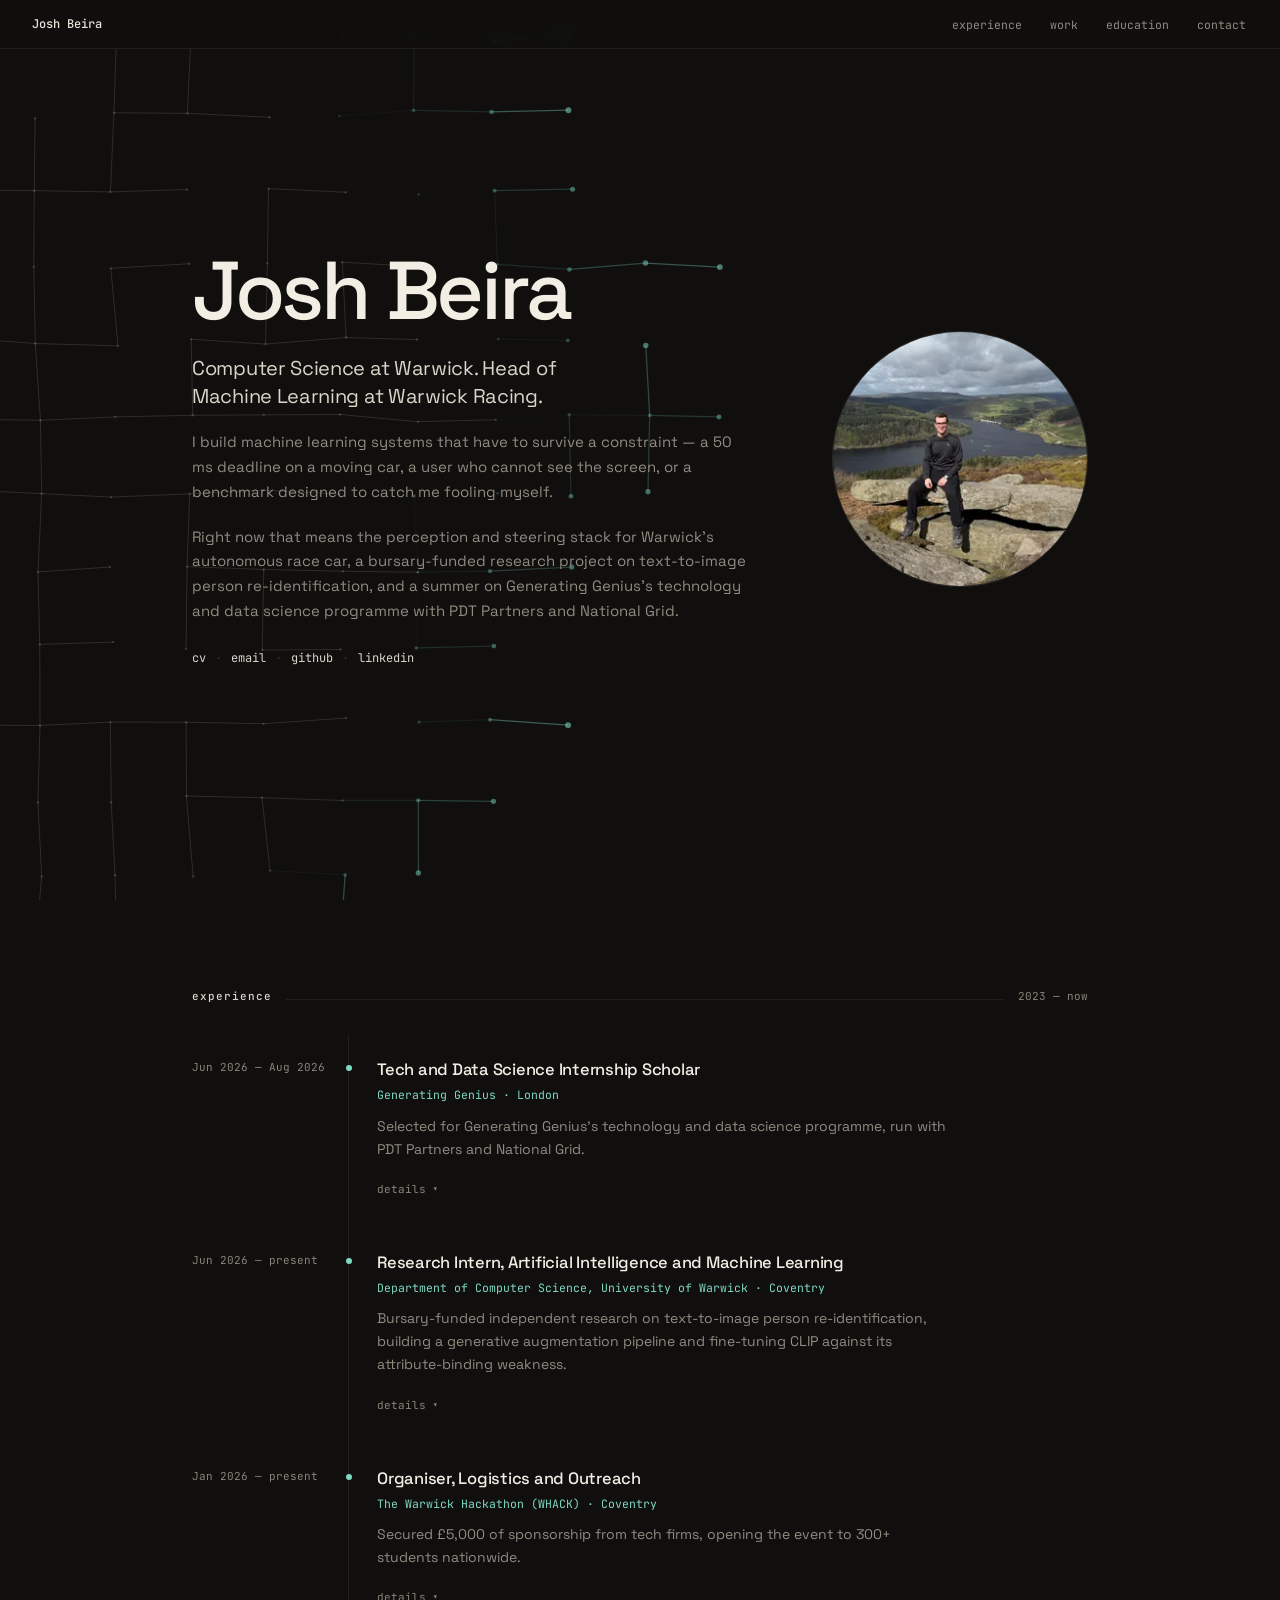
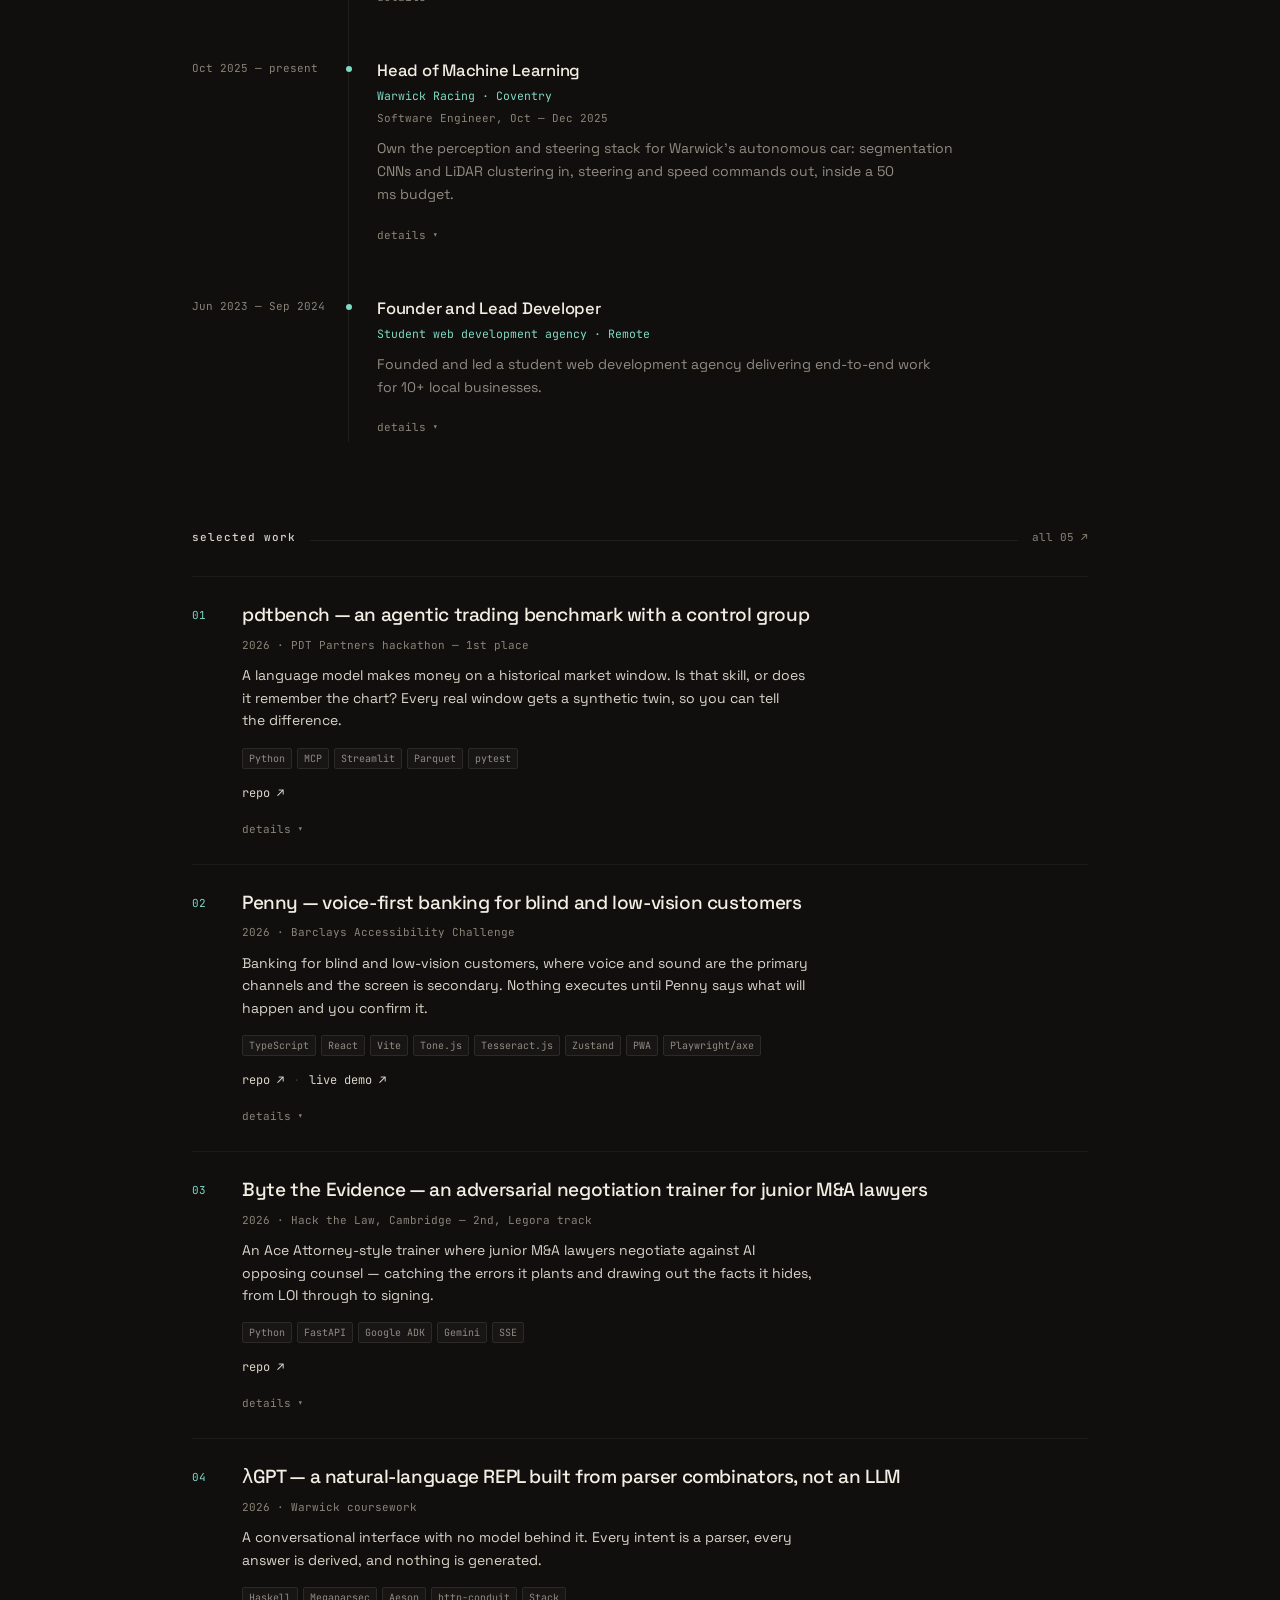
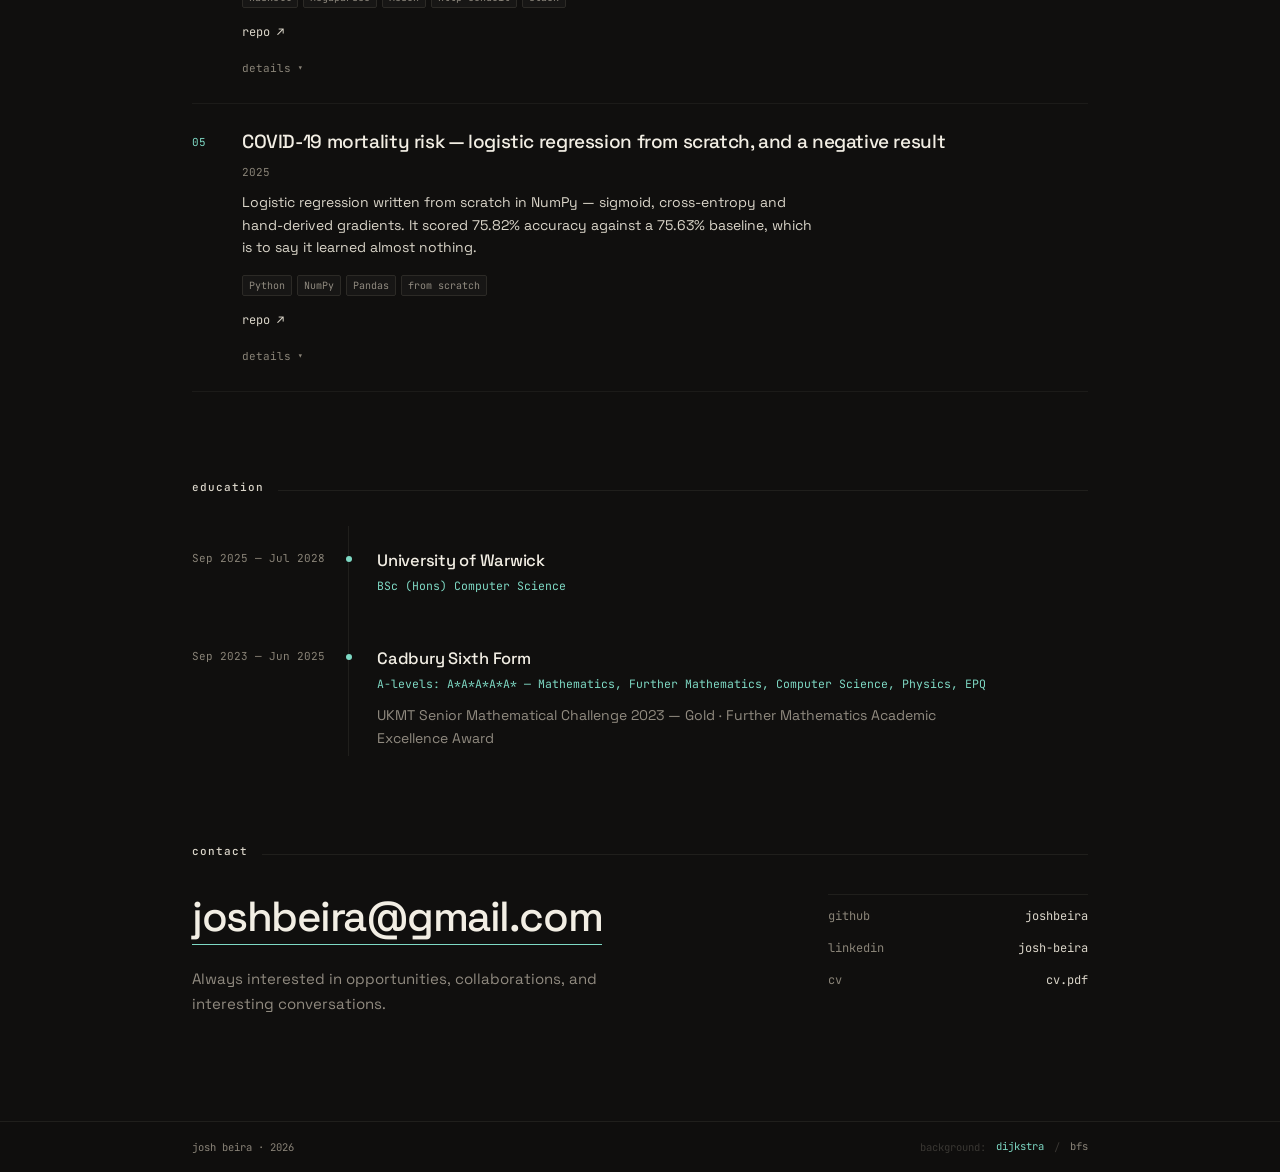
==== commit 787c4b23: "Merge seo-overhaul: structured data, project pages, crawlability, GSC verification Co-Authored-By: C" ====
--- a/index.html
+++ b/index.html
@@ -11,8 +11,9 @@
 <meta name="theme-color" content="#100F0E">
 <meta name="color-scheme" content="dark">
 
-<!-- Google Search Console verification. Replace the content value with the token
-     from Search Console → Add property → HTML tag, then uncomment. See SEO.md. -->
+<!-- Google Search Console is verified by the file /googled2f802e0fa480847.html, not
+     by a tag. That file must stay at the repo root — deleting it revokes access. This
+     slot is a fallback if a second method is ever needed. See SEO.md. -->
 <!-- <meta name="google-site-verification" content="PASTE_TOKEN_HERE"> -->
 
 <link rel="canonical" href="https://joshbeira.com/">
